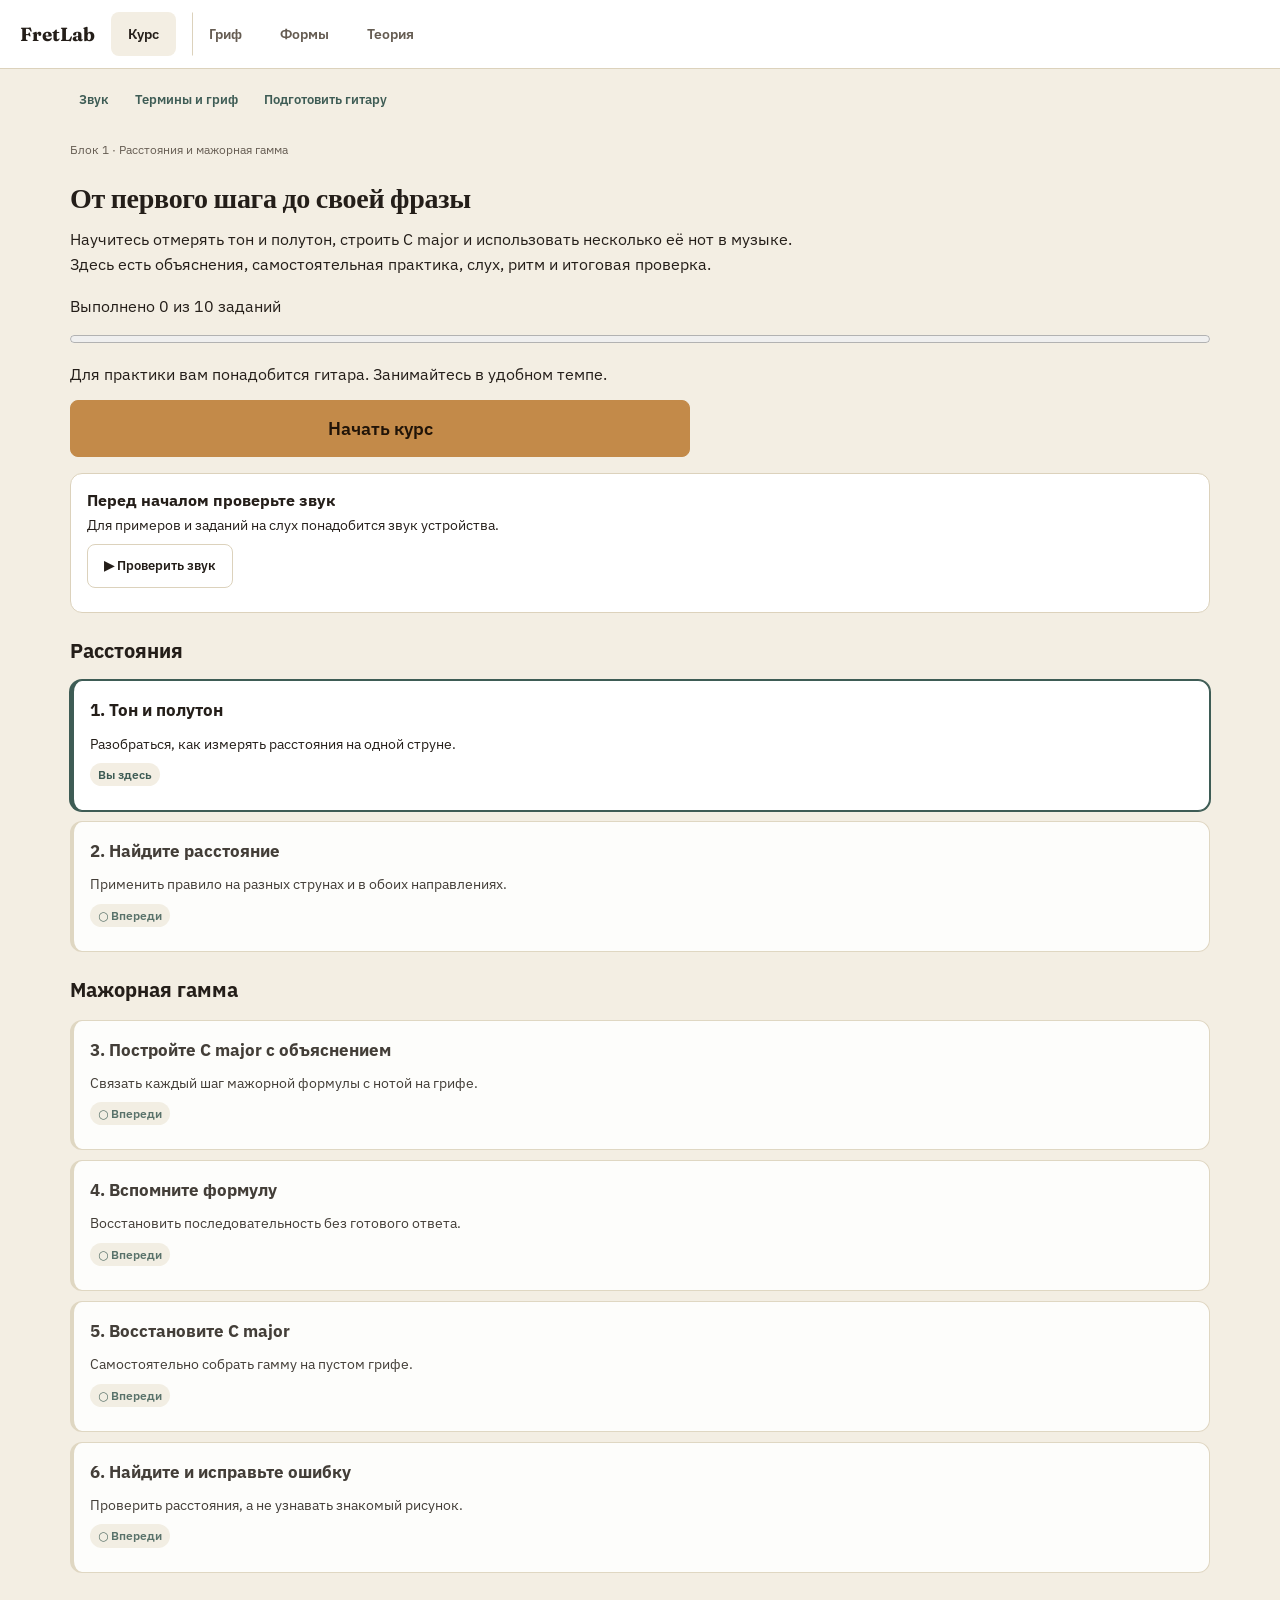
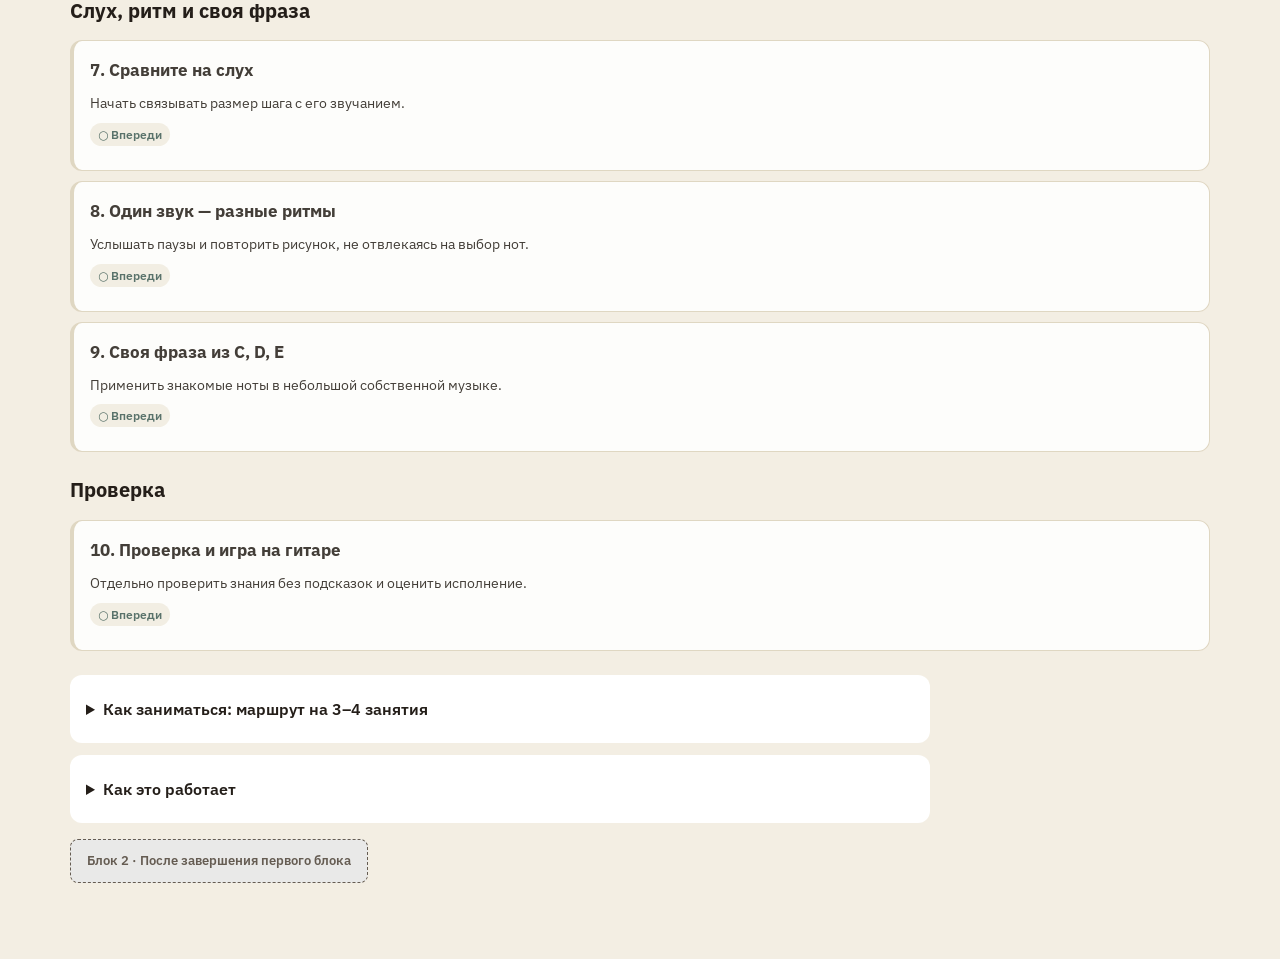
==== course-lab.html @ e0a8e633 "Address full course review: navigation, feedback and accessible controls" ====
<!DOCTYPE html>
<html lang="ru">
<head>
<meta charset="UTF-8">
<meta name="viewport" content="width=device-width, initial-scale=1, viewport-fit=cover">
<title>Fretlab — рабочая песочница курса</title>
<link rel="preconnect" href="https://fonts.googleapis.com">
<link href="https://fonts.googleapis.com/css2?family=Fraunces:opsz,wght@9..144,400;9..144,500;9..144,600&family=IBM+Plex+Sans:wght@400;500;600&family=IBM+Plex+Mono:wght@400;500;600&display=swap" rel="stylesheet">
<style>
  :root{
    --bg:#F3EEE3; --panel:#FFFFFF; --ink:#241E19; --muted:#655C52;
    --wood:#D8C9A8; --wood-dark:#6E472C; --wood-mid:#8E603A; --wood-light:#B88958;
    --brass:#C38A49; --teal:#3E5C55; --tonic-note:#F2C14E; --chord-note:#2F6F69;
    --border:#DCD2BC; --string:#D8D0C2; --fret-wire:#D2C7B4; --danger:#B3453A;
    --warn:#8A6A1E; --warn-bg:#F3E6C4;
    --ov-outside:#D45F43; --ov-common:#3E5C55;
  }
  @media (prefers-color-scheme: dark){
    :root:not([data-theme="light"]){
      --bg:#1B1714; --panel:#241E19; --ink:#EDE7DA; --muted:#B7ADA0;
      --wood:#3B2A20; --wood-dark:#291A12; --wood-mid:#4A2E1E; --wood-light:#6D4931; --brass:#D68C4C; --teal:#6FA093; --tonic-note:#F2C14E; --chord-note:#4A9488;
      --border:#3A3128; --string:#D8D2C4; --fret-wire:#8F8672; --danger:#D97C6F;
      --warn:#E3C878; --warn-bg:#3A2F16;
      --ov-outside:#F07A5A; --ov-common:#6FA093;
    }
  }
  :root[data-theme="dark"]{
    --bg:#1B1714; --panel:#241E19; --ink:#EDE7DA; --muted:#B7ADA0;
    --wood:#3B2A20; --wood-dark:#291A12; --wood-mid:#4A2E1E; --wood-light:#6D4931; --brass:#D68C4C; --teal:#6FA093; --tonic-note:#F2C14E; --chord-note:#4A9488;
    --border:#3A3128; --string:#D8D2C4; --fret-wire:#8F8672; --danger:#D97C6F;
    --warn:#E3C878; --warn-bg:#3A2F16;
    --ov-outside:#F07A5A; --ov-common:#6FA093;
  }
  *{box-sizing:border-box;}
  body{
    margin:0; background:var(--bg); color:var(--ink);
    font-family:'IBM Plex Sans', system-ui, sans-serif;
    padding:28px 20px 60px;
  }
  button{ font-family:inherit; -webkit-appearance:none; appearance:none; margin:0; }
  button:focus-visible{ outline:2px solid var(--teal); outline-offset:2px; }
  .wrap{max-width:980px; margin:0 auto;}
  h1{
    font-family:'Fraunces', Georgia, serif; font-weight:600; font-size:28px;
    margin:0 0 4px; letter-spacing:-0.01em;
  }
  .sub{color:var(--muted); font-size:14px; margin:0 0 28px; max-width:60ch; line-height:1.5;}

  .controls{
    display:grid; grid-template-columns: repeat(auto-fit, minmax(160px,1fr));
    gap:14px; background:var(--panel); border:1px solid var(--border);
    border-radius:10px; padding:18px; margin-bottom:16px;
  }
  .scale-compare-grid{
    display:grid; grid-template-columns:minmax(0,1fr) auto minmax(0,1fr);
    gap:12px; align-items:stretch; margin-bottom:16px;
  }
  .scale-card{
    background:var(--panel); border:1px solid var(--border); border-radius:10px; padding:16px;
  }
  .scale-card.inactive{opacity:.5;}
  .scale-card h2{font-family:'Fraunces',serif; font-size:17px; margin:0 0 12px;}
  .scale-card-fields{display:grid; grid-template-columns:110px 1fr; gap:12px;}
  .scale-card .formula-field{grid-column:1 / -1;}
  .comparison-action{display:flex; align-items:center; justify-content:center;}
  .comparison-details{background:var(--panel); border:1px solid var(--border); border-radius:10px; padding:14px 16px; margin-bottom:16px;}
  @media (max-width:760px){
    .scale-compare-grid{grid-template-columns:1fr;}
    .comparison-action{justify-content:flex-start;}
  }
  label{display:block; font-size:11px; text-transform:uppercase; letter-spacing:.06em; color:var(--muted); margin-bottom:6px;}
  select, input[type=text], input[type=number]{
    width:100%; font-size:15px; padding:9px 10px; border-radius:6px;
    border:1px solid var(--border); background:var(--bg); color:var(--ink);
    font-family:'IBM Plex Mono', monospace;
  }
  select{font-family:'IBM Plex Sans', sans-serif;}
  input:focus-visible, select:focus-visible{outline:2px solid var(--teal); outline-offset:1px;}

  .pill-row{display:flex; gap:5px; margin-bottom:8px; flex-wrap:wrap;}
  .pill{
    flex:1; min-width:38px; text-align:center; padding:10px 4px; border-radius:7px;
    border:1px solid var(--border); background:var(--panel); color:var(--muted);
    font-family:'IBM Plex Mono',monospace; font-size:12px; font-weight:600; cursor:pointer;
    user-select:none;
  }
  .pill.black{background:var(--wood-dark); color:var(--wood);}
  .pill.active{background:var(--teal); color:#fff; border-color:var(--teal);}
  .pill.active.root-pill{background:var(--brass); border-color:var(--brass);}
  .hint{color:var(--muted); font-size:12px; margin:0 0 22px; line-height:1.5;}

  .toggles{display:flex; gap:18px; align-items:center; flex-wrap:wrap; margin-bottom:18px;}
  .toggle-group{
    display:inline-flex; border:1px solid var(--border); border-radius:8px; overflow:hidden;
  }
  .toggle-group button{
    background:var(--panel); color:var(--muted); border:none; padding:8px 14px;
    font-size:13px; font-family:'IBM Plex Sans',sans-serif; cursor:pointer;
  }
  .toggle-group button.active{background:var(--teal); color:#fff;}
  .play-btn{
    padding:8px 16px; border-radius:8px; border:1px solid var(--brass); background:var(--brass);
    color:#211408; font-weight:600; font-size:13px; cursor:pointer; font-family:'IBM Plex Sans',sans-serif;
  }
  .play-btn:hover{opacity:.85;}
  .play-btn:disabled{opacity:.4; cursor:not-allowed;}
  .play-btn.outside{border-color:var(--ov-outside); background:var(--ov-outside); color:#241505;}

  .overlay-toggle-row{margin-bottom:14px;}
  .overlay-btn{
    padding:8px 16px; border-radius:8px; border:1px solid var(--teal); background:var(--panel);
    color:var(--teal); font-weight:600; font-size:13px; cursor:pointer; font-family:'IBM Plex Sans',sans-serif;
  }
  .overlay-btn.active{background:var(--teal); color:#fff;}
  .overlay-panel{
    background:var(--panel); border:1px solid var(--border); border-radius:10px;
    padding:16px; margin-bottom:16px;
  }
  .overlay-grid{display:grid; grid-template-columns: repeat(auto-fit, minmax(160px,1fr)); gap:14px; margin-bottom:12px;}
  .legend{display:flex; gap:16px; flex-wrap:wrap; font-size:12px; color:var(--muted); margin-top:8px;}
  .legend-item{display:flex; align-items:center; gap:6px;}
  .swatch{width:14px; height:14px; border-radius:50%; display:inline-block; border:1px solid rgba(0,0,0,.2);}
  .sw-inside{background:#EFE7D6;} .sw-outside{background:var(--ov-outside);}
  .sw-common{background:var(--ov-common);} .sw-root{background:var(--panel); box-shadow:0 0 0 2px var(--ink) inset;}
  .overlay-lists{display:flex; gap:24px; flex-wrap:wrap; font-family:'IBM Plex Mono',monospace; font-size:12px; color:var(--muted); margin-top:10px;}

  .readout{
    display:flex; flex-direction:column; gap:6px; margin-bottom:22px; font-family:'IBM Plex Mono',monospace;
    font-size:13px; color:var(--muted);
  }
  .readout strong{color:var(--ink); font-weight:600;}
  .degree-table-card{
    margin:0 0 16px; padding:14px 16px; background:var(--panel);
    border:1px solid var(--border); border-radius:10px;
  }
  .degree-table-card h2{margin:0 0 10px; font:600 16px 'Fraunces',serif;}
  .degree-table-scroll{overflow-x:auto;}
  .degree-table{width:100%; min-width:520px; border-collapse:separate; border-spacing:4px; table-layout:fixed;}
  .degree-table th,.degree-table td{
    min-width:54px; padding:9px 8px; text-align:center; border-radius:7px;
    font-family:'IBM Plex Mono',monospace; font-size:13px;
  }
  .degree-table th[scope="row"]{width:92px; text-align:left; color:var(--muted); font-family:'IBM Plex Sans',sans-serif; font-weight:600;}
  .degree-table td{background:var(--bg); border:1px solid var(--border); color:var(--ink); font-weight:600;}
  .degree-table td.degree-root{background:var(--brass); color:#211408; border-color:var(--brass);}
  .err{color:var(--danger); font-size:13px; margin-bottom:14px; font-family:'IBM Plex Mono',monospace; padding:10px 12px; border:1px solid var(--danger); border-radius:8px;}
  .warn{color:var(--warn); font-size:13px; margin-bottom:14px; font-family:'IBM Plex Mono',monospace; padding:10px 12px; border:1px solid var(--warn); background:var(--warn-bg); border-radius:8px;}

  .board-outer{
    position:relative;
    background:
      repeating-linear-gradient(2deg, transparent 0 5px, rgba(255,255,255,.025) 6px, transparent 7px 12px),
      repeating-linear-gradient(178deg, transparent 0 17px, rgba(43,24,12,.09) 18px, transparent 20px 30px),
      linear-gradient(90deg, var(--wood-dark), var(--wood-mid) 16%, var(--wood-light) 48%, var(--wood-mid) 78%, var(--wood-dark));
    border:1px solid rgba(74,43,24,.65); border-radius:14px; padding:20px 16px 26px;
    overflow-x:auto; min-height:322px; contain:layout paint;
    box-shadow:inset 0 1px 0 rgba(255,255,255,.18), inset 0 -12px 24px rgba(36,20,10,.22), 0 8px 22px rgba(50,34,22,.12);
  }
  .board{
    display:grid; min-width:760px;
  }
  .fret-label{
    font-family:'IBM Plex Mono',monospace; font-size:11px;
    color:#F4E8D5; text-align:center; padding-bottom:7px; text-shadow:0 1px 2px rgba(0,0,0,.45);
  }
  .open-label{
    display:flex; align-items:center; justify-content:center;
    font-family:'IBM Plex Mono',monospace; font-size:12px; color:#F4E8D5; text-shadow:0 1px 2px rgba(0,0,0,.5);
  }
  .cell{
    position:relative; height:46px; border-right:2px solid rgba(225,216,198,.66);
    display:flex; align-items:center; justify-content:center;
  }
  .cell::after{
    content:""; position:absolute; top:0; right:-2px; bottom:0; width:2px;
    background:linear-gradient(90deg,rgba(72,58,45,.55),rgba(255,250,236,.72),rgba(92,76,60,.5));
    box-shadow:1px 0 1px rgba(25,15,8,.28); z-index:0;
  }
  .cell.nut{border-right:4px solid #E9DDC4;}
  .cell.nut::after{right:-4px;width:4px;background:linear-gradient(90deg,#BDAF94,#FFF8E8 45%,#B9AA8E);}
  .cell.dimmed{opacity:.28;}
  .string-line{
    position:absolute; left:0; right:0; top:50%; height:var(--string-thickness,1px);
    background:linear-gradient(180deg,#F3EEE4 0%,var(--string) 42%,#776E62 100%);
    transform:translateY(-50%); z-index:0; box-shadow:0 1px 1px rgba(31,20,12,.42);
  }
  .marker-dot{
    position:absolute; bottom:4px; width:6px; height:6px; border-radius:50%;
    background:rgba(240,226,198,.72); opacity:.72; left:50%; transform:translateX(-50%);
    box-shadow:0 1px 2px rgba(30,18,9,.45);
  }
  .note{
    position:relative; z-index:1; width:28px; height:28px; border-radius:50%;
    display:flex; align-items:center; justify-content:center; cursor:pointer;
    font-family:'IBM Plex Mono',monospace; font-size:11px; font-weight:600;
    background:#F5EEDF; color:#241E19; border:1px solid rgba(52,35,22,.28);
    box-shadow:0 2px 5px rgba(30,18,9,.28), inset 0 1px 0 rgba(255,255,255,.7);
    animation:noteSwapIn .18s ease-out;
    transition:background-color .18s ease, color .18s ease, box-shadow .18s ease, transform .14s ease;
  }
  @keyframes noteSwapIn{from{opacity:0;transform:scale(.72)}to{opacity:1;transform:scale(1)}}
  @media (prefers-reduced-motion:reduce){.note{animation:none;transition:none;}}
  .note:active{ transform: scale(0.88); }
  .note.root{ background:var(--tonic-note); color:#211408; font-weight:700; box-shadow:0 0 0 2px rgba(255,250,234,.92), 0 3px 8px rgba(35,20,10,.4); }
  .note.route-note::after{
    content:attr(data-order); position:absolute; right:-7px; top:-8px; min-width:16px; height:16px;
    padding:0 3px; border-radius:9px; background:var(--teal); color:#fff; border:1px solid var(--panel);
    font:600 9px/14px 'IBM Plex Mono',monospace; text-align:center;
  }
  .mode-banner{
    display:flex; align-items:center; justify-content:space-between; gap:12px; flex-wrap:wrap;
    background:var(--panel); border:1px solid var(--border); border-radius:8px; padding:10px 12px;
  }
  .note.ov-inside{ background:#EFE7D6; color:#241E19; }
  .note.ov-outside{ background:var(--ov-outside); color:#241505; }
  .note.ov-common{ background:var(--ov-common); color:#fff; }
  .note.ov-is-root{ box-shadow:0 0 0 2px var(--ink), 0 0 0 4px var(--wood); }

  .chords-section{margin-top:24px;}
  .chords-section h2{font-family:'Fraunces',serif; font-size:16px; font-weight:600; margin:0 0 10px;}
  .chip-row{display:flex; flex-wrap:wrap; gap:6px;}
  .chip{
    padding:6px 10px; border-radius:8px; border:1px solid var(--border);
    background:var(--panel); color:var(--ink); font-family:'IBM Plex Mono',monospace; font-size:13px;
  }
  .chip.clickable{cursor:pointer;}
  .chip.clickable:hover{border-color:var(--teal);}
  .chip.active{background:var(--teal); color:#fff; border-color:var(--teal);}
  .chip.disabled{opacity:.45; cursor:not-allowed;}
  button.chip:disabled{opacity:.4; cursor:not-allowed;}
  .note.dual-label{width:38px; font-size:9px; letter-spacing:-.04em;}
  .range-controls{display:flex; gap:8px; align-items:center; margin-top:8px; flex-wrap:wrap;}
  .range-controls input[type=number]{width:70px;}
  .range-controls label{margin:0; display:inline;}
  .route-info{
    width:100%; margin:4px 0 0; padding:8px 10px; border-radius:8px;
    background:var(--panel); border:1px solid var(--border); color:var(--muted);
    font:12px/1.5 'IBM Plex Mono',monospace;
  }
  .route-info strong{color:var(--ink);}
  .route-tag{display:inline-block; margin-left:6px; color:var(--teal); font-size:11px;}
  .chip.active .route-tag{color:#fff; opacity:.8;}
  .study-picker{
    margin:0 0 14px; padding:14px; border:1px solid var(--border); border-radius:10px; background:var(--panel);
  }
  .study-picker-title{font:600 16px 'Fraunces',serif; margin-bottom:4px;}
  .study-picker .hint{margin:0 0 10px;}
  .study-picker .chip{background:var(--bg);}
  .study-picker .chip.active{background:var(--teal);}
  #rangePresetRow{margin-top:10px; padding-top:10px; border-top:1px solid var(--border);}
  #chordsSection{
    margin:0 0 14px; padding:14px; border:1px solid var(--border); border-radius:10px; background:var(--panel);
  }

  /* ---------- v2 redesign: tab shell + Learn panel (additive, does not restyle Explore) ---------- */
  .v2-topbar{display:flex; align-items:center; gap:16px; padding:12px 20px; flex-wrap:wrap; background:var(--panel); border-bottom:1px solid var(--border); position:sticky; top:0; z-index:20;}
  .v2-brand{font-family:'Fraunces',serif; font-weight:700; font-size:19px; color:var(--ink);}
  .v2-tabs{display:flex; gap:4px;}
  .v2-tab-btn{min-height:44px; padding:9px 16px; border-radius:8px; border:1px solid transparent; background:transparent; color:var(--muted); font-size:14px; font-weight:600; cursor:pointer; font-family:inherit;}
  .v2-tab-btn[aria-selected="true"]{background:var(--bg); color:var(--ink);}
  [role="tabpanel"]{display:none;}
  [role="tabpanel"].v2-active{display:block;}
  .v2-wrap{max-width:1180px; margin:0 auto; padding:20px;}
  .v2-selector-row{display:flex; gap:14px; flex-wrap:wrap; align-items:flex-end; margin-bottom:14px;}
  .v2-field{display:flex; flex-direction:column; gap:6px;}
  .v2-field label{font-size:11px; text-transform:uppercase; letter-spacing:.05em; color:var(--muted); font-weight:600;}
  .v2-form-btns{display:flex; gap:6px; flex-wrap:wrap;}
  .v2-form-btn{width:44px; height:44px; border-radius:8px; border:1px solid var(--border); background:var(--panel); color:var(--ink); font-family:'IBM Plex Mono',monospace; font-weight:700; font-size:15px; cursor:pointer;}
  .v2-form-btn[aria-pressed="true"]{background:var(--teal); color:#fff; border-color:var(--teal);}
  .v2-content-toggle{display:flex; gap:6px; margin:4px 0 16px; flex-wrap:wrap;}
  .v2-content-btn{min-height:44px; padding:10px 16px; border-radius:20px; border:1px solid var(--border); background:var(--panel); color:var(--ink); font-size:14px; font-weight:600; cursor:pointer; font-family:inherit;}
  .v2-content-btn[aria-pressed="true"]{background:var(--root-color,#C2872E); color:#2A1B04; border-color:var(--root-color,#C2872E);}
  .v2-legend{display:flex; gap:16px; flex-wrap:wrap; font-size:12px; color:var(--muted); margin-bottom:14px; min-height:18px;}
  .v2-hint{background:var(--bg); border:1px solid var(--border); border-radius:8px; padding:10px 14px; font-size:13px; margin-bottom:14px;}
  .note.chord-tone{ background:var(--chord-note); color:#fff; border-color:rgba(9,45,40,.55); box-shadow:0 2px 6px rgba(20,45,40,.34), inset 0 1px 0 rgba(255,255,255,.24); }
  .note.chord-tone.root{ background:var(--tonic-note); color:#211408; box-shadow:0 0 0 2px #FFF7E5, 0 3px 8px rgba(35,20,10,.4); }
  .v2-legend .sw-outside{background:var(--chord-note);}
  @media (max-width:480px){
    .v2-topbar{padding:10px 12px;}
    .v2-brand{font-size:15px; flex-basis:100%;}
    .v2-tabs{flex-basis:100%;}
    .v2-wrap{padding:12px;}
    .degree-table-card{padding:12px;}
  }

</style>
</head>
<body>

<div class="v2-topbar">
  <div class="v2-brand">FretLab</div>
  <nav class="v2-tabs" role="tablist" aria-label="Разделы">
    <button class="v2-tab-btn" id="tab-block" role="tab" aria-selected="true" aria-controls="panel-block" tabindex="0">Курс</button>
    <button class="v2-tab-btn" id="tab-sandbox" role="tab" aria-selected="false" aria-controls="panel-sandbox" tabindex="-1">Гриф</button>
    <button class="v2-tab-btn" id="tab-learn" role="tab" aria-selected="false" aria-controls="panel-learn" tabindex="-1">Формы</button>
    <button class="v2-tab-btn" id="tab-explore" role="tab" aria-selected="false" aria-controls="panel-explore" tabindex="-1">Теория</button>
  </nav>
  <button type="button" id="tabsMore" class="play-btn tabs-more" aria-label="Прокрутить разделы вправо" hidden>→</button>
</div>

<section id="panel-block" role="tabpanel" aria-labelledby="tab-block" class="v2-active">
  <div class="course-helpbar v2-wrap"><button type="button" class="play-btn text-btn" data-course-help="sound">Звук</button><button type="button" class="play-btn text-btn" data-course-help="terms">Термины и гриф</button><button type="button" class="play-btn text-btn" data-course-help="setup">Подготовить гитару</button></div>
  <div class="v2-wrap block-wrap" id="blockRoute">
    <div id="blockOverview">
    <p class="hint">Блок 1 · Расстояния и мажорная гамма</p>
    <h1>От первого шага до своей фразы</h1>
    <p class="lesson-copy">Научитесь отмерять тон и полутон, строить C major и использовать несколько её нот в музыке. Здесь есть объяснения, самостоятельная практика, слух, ритм и итоговая проверка.</p>
    <section id="blockCelebration" class="course-celebration" hidden aria-labelledby="blockCelebrationTitle"><span class="reward-seal" aria-hidden="true">✦</span><h2 id="blockCelebrationTitle">Первый блок пройден!</h2><p>От полутона до своей фразы: все 10 заданий завершены. Практика на гитаре отмечена вами отдельно.</p><p>Следующий шаг — ступени и позиция.</p></section>
    <p id="blockSummary" class="sandbox-readout" role="status" aria-live="polite"></p>
    <progress id="blockProgress" max="10" value="0" aria-label="Завершённые части блока"></progress>
    <p>Для практики вам понадобится гитара. Занимайтесь в удобном темпе.</p>
    <p><button type="button" class="play-btn primary-btn" id="blockResume"></button></p>
    <section class="sound-welcome" aria-label="Проверка звука"><strong>Перед началом проверьте звук</strong><p>Для примеров и заданий на слух понадобится звук устройства.</p><button type="button" class="play-btn" data-course-help="sound">▶ Проверить звук</button><span id="courseSoundStatus" role="status"></span></section>
    <div id="blockActivities" class="block-activities" aria-label="Уроки и практика блока"></div>
    <details class="block-plan"><summary>Как заниматься: маршрут на 3–4 занятия</summary>
      <ol><li>Тон и полутон: первый урок, поиск расстояний, затем повторение на гитаре.</li><li>C major: второй урок, восстановление формулы и гаммы. Вернитесь к расстояниям без подсказок.</li><li>Слух, ритм и своя фраза из C, D, E. Повторите построение гаммы перед игрой.</li><li>На следующем занятии пройдите итоговую проверку. При затруднениях вернитесь к соответствующему упражнению.</li></ol>
      <p>Ориентир на занятие: 5 минут повторения, 5 минут объяснения, 10 минут игры, 5 минут слуха/ритма и 5 минут своей музыки. Двигайтесь в удобном темпе и возвращайтесь к трудным заданиям.</p>
    </details>
    <details class="block-plan"><summary>Как это работает</summary><p>Ответы на экране проверяет приложение. Игра и пение — ваша самопроверка или работа с преподавателем.</p><p id="blockStorage" class="hint"></p></details>
    <p><button type="button" class="play-btn text-btn" id="blockNextLesson">Дальше: Блок 2 · Ступени и позиция →</button></p>
    </div>
    <section id="blockWorkspace" class="block-workspace" aria-labelledby="blockTaskTitle" hidden>
      <button type="button" class="play-btn text-btn" id="blockClose">← К маршруту блока</button>
      <h2 id="blockTaskTitle" tabindex="-1"></h2>
      <p id="blockTaskExplanation" class="lesson-copy"></p>
      <p id="blockTaskInstruction" class="task-card"></p>
      <div id="blockTaskBody"></div>
      <p id="blockTaskFeedback" class="sandbox-readout" role="status" aria-live="polite"></p>
      <div class="sandbox-controls" id="blockTaskActions"></div>
    </section>

  </div>
<section id="panel-lesson" role="region" aria-labelledby="lessonTitle" hidden>
  <div class="v2-wrap lesson-wrap">
    <p class="course-breadcrumb"><button type="button" class="play-btn text-btn" id="lessonRoute">← К маршруту</button><span id="lessonBreadcrumb"></span><button type="button" id="lessonReturn" class="play-btn text-btn" hidden>Вернуться к упражнению →</button></p>
    <progress id="lessonProgress" max="9" value="1" aria-label="Шаг урока"></progress>
    <p id="lessonPosition" class="hint"></p>
    <div class="lesson-layout"><div class="lesson-text">
    <h1 id="lessonTitle" tabindex="-1"></h1>
    <p id="lessonExplanation" class="lesson-copy"></p>
    <details id="lessonAlternative" class="lesson-purpose" hidden><summary>Если верхние лады недоступны</summary><p id="lessonAlternativeText"></p></details>
    </div><div class="lesson-work">
    <p id="lessonInstruction" class="task-card" data-label="Послушайте"></p>
    <div id="lessonFormula" class="lesson-formula" aria-label="Формула и текущий шаг"></div>
    <div class="board-outer"><div class="board" id="lessonBoard" aria-label="Учебный гриф, первая струна сверху"></div></div>
    <p class="board-legend"><span class="legend-start">●</span> исходный звук · <span class="legend-answer">●</span> показанные ноты / ваш выбор</p>
    <p id="lessonFeedback" class="sandbox-readout" role="status" aria-live="polite"></p>
    <label id="lessonPracticeLabel" class="lesson-practice"><input type="checkbox" id="lessonPractice"> Я сыграл упражнение на гитаре и проверил себя по критериям выше</label>
    <nav class="sandbox-controls" aria-label="Шаги урока">
      <button type="button" class="play-btn" id="lessonListen">▶ Послушать пример</button>
      <button type="button" class="play-btn text-btn" id="lessonHint">Подсказка</button>

      <button type="button" class="play-btn text-btn" id="lessonBack">← Назад</button>
      <div class="lesson-next-action"><button type="button" class="play-btn primary-btn" id="lessonNext" aria-describedby="lessonNextHelp">Далее →</button><p id="lessonNextHelp" role="status"></p></div>
      <button type="button" class="play-btn text-btn" id="lessonRestart">Начать заново</button>
      <button type="button" class="play-btn primary-btn" id="lessonContinue" hidden>Следующий урок →</button>
    </nav>
    </div></div>
    <p class="hint">Номер струны считаем от тонкой: первая E сверху, шестая E снизу. Номера ладов указаны над грифом. Ноты звучат после нажатия.</p>
    <details class="lesson-purpose"><summary>Другие объяснения</summary>    <label class="lesson-picker">Перейти к объяснению
      <select id="lessonSelect"><option value="0">Блок 1 · Тон и полутон</option><option value="1">Блок 1 · Построение C major</option><option value="2">Блок 2 · Ступени и позиция</option></select>
    </label>
</details>
    <p id="lessonStorage" class="hint">Шаг урока сохраняется в этом браузере. После перезагрузки откройте урок, чтобы продолжить.</p>
  </div>
</section>
</section>
<section id="panel-sandbox" role="tabpanel" aria-labelledby="tab-sandbox">
  <div class="v2-wrap">
    <h1>Свободный гриф</h1>
    <p>Нажмите на любой лад: нота появится и прозвучит. Повторное нажатие убирает её.</p>
    <div class="sandbox-controls">
      <label>Действие <select id="sandboxAction"><option value="mark">Ставить и убирать ноты</option><option value="listen">Только слушать</option><option value="measure">Измерить интервал</option></select></label>
      <label>Названия <select id="sandboxSpelling"><option value="sharp">С диезами ♯</option><option value="flat">С бемолями ♭</option></select></label>
      <button type="button" class="play-btn text-btn" id="sandboxClear">Очистить гриф</button>
    </div>
    <p class="hint" id="sandboxHelp">Отмечайте любые ноты на всех шести струнах. С клавиатуры: Tab — вход на гриф, стрелки — выбор лада и струны, Enter — нота.</p>
    <div class="board-outer"><div class="board" id="sandboxBoard" aria-label="Интерактивный гриф, первая струна сверху"></div></div>
    <div class="sandbox-readout" id="sandboxReadout" role="status" aria-live="polite"></div>
    <div class="sandbox-controls">
      <button type="button" class="play-btn" id="sandboxSequence">▶ По очереди</button>
      <button type="button" class="play-btn" id="sandboxTogether">▶ Вместе</button>
    </div>
    <p class="hint">Первая струна — тонкая E сверху. Лад 0 — открытая струна. В режиме интервала золотая нота — начало, бирюзовая — конец. Название интервала зависит и от букв нот, и от числа полутонов.</p>
  </div>
</section>
<section id="panel-learn" role="tabpanel" aria-labelledby="tab-learn">
  <div class="v2-wrap">
    <div class="v2-selector-row">
      <div class="v2-field">
        <label for="learnRoot">Тоника</label>
        <select id="learnRoot"></select>
      </div>
      <div class="v2-field">
        <label for="learnMode">Лад</label>
        <select id="learnMode"></select>
      </div>
      <div class="v2-field">
        <label id="learnFormLabel">Форма</label>
        <div class="v2-form-btns" id="learnFormBtns" role="group" aria-labelledby="learnFormLabel"></div>
      </div>
    </div>

    <div class="v2-content-toggle" id="contentToggle" role="group" aria-label="Что показать"></div>

    <div class="toggles">
      <div class="toggle-group" id="learnDisplayToggle" role="group" aria-label="Ноты или ступени">
        <button data-mode="notes" class="active" aria-pressed="true">Ноты</button>
        <button data-mode="degrees" aria-pressed="false">Ступени</button>
      </div>
      <button id="learnPlayBtn" class="play-btn">▶ Играть форму</button>
    </div>

    <p class="hint" id="learnExplain" aria-live="polite" style="font-size:15px; color:var(--ink);"></p>
    <div id="learnHintBanner" aria-live="polite"></div>
    <div class="v2-legend" id="learnLegend"></div>
    <div class="board-outer"><div class="board" id="learnBoard"></div></div>

    <div class="chords-section" id="learnDetails" style="display:none;">
      <div class="detail-grid" id="learnDetailGrid" style="display:flex; gap:20px; flex-wrap:wrap; font-family:'IBM Plex Mono',monospace; font-size:13px; color:var(--muted);"></div>
    </div>

    <p class="hint">Нужна вся гамма целиком, пресеты, гаммы Холдсворта или гармонизация? Загляните в «Исследовать».</p>
  </div>
</section>

<section id="panel-explore" role="tabpanel" aria-labelledby="tab-explore">
<div class="wrap">
  <h1>Fretlab — формулы на грифе</h1>
  <p class="sub">Выберите тонику и задайте интервальную формулу — приложение правильно назовёт ноты и покажет их на грифе. Можно вводить любую формулу: <span style="font-family:'IBM Plex Mono',monospace">1 2 b3 4 5 6 7</span> или <span style="font-family:'IBM Plex Mono',monospace">1-b3-5-bb7</span>.</p>

  <div class="scale-compare-grid">
    <section class="scale-card" aria-labelledby="mainScaleHeading">
      <h2 id="mainScaleHeading">Основной лад</h2>
      <div class="scale-card-fields">
        <div>
          <label for="root">Тоника</label>
          <select id="root"></select>
        </div>
        <div>
          <label for="mainScalePreset">Лад</label>
          <select id="mainScalePreset"></select>
        </div>
        <div class="formula-field">
          <label for="formula">Формула</label>
          <input type="text" id="formula" value="1 2 b3 4 5 6 7">
        </div>
      </div>
    </section>

    <div class="comparison-action">
      <button id="overlayToggleBtn" class="overlay-btn" aria-pressed="false">Добавить аутсайд-лад →</button>
    </div>

    <section class="scale-card inactive" id="overlayPanel" aria-labelledby="tensionScaleHeading">
      <h2 id="tensionScaleHeading">Аутсайд-лад</h2>
      <div class="scale-card-fields">
        <div>
          <label for="outsideRoot">Тоника</label>
          <select id="outsideRoot" disabled></select>
        </div>
        <div>
          <label for="outsideScalePreset">Лад</label>
          <select id="outsideScalePreset" disabled></select>
        </div>
        <div class="formula-field">
          <label for="outsideFormula">Формула</label>
          <input type="text" id="outsideFormula" value="1 b2 b3 3 b5 5 6 b7" disabled>
        </div>
      </div>
    </section>
  </div>

  <div class="pill-row" id="pillRow" role="group" aria-label="Выбор хроматических ступеней"></div>
  <p class="hint">Нажмите на ступень, чтобы добавить или убрать её. Формулу также можно вводить вручную через пробелы, дефисы или запятые.</p>

  <div class="toggles">
    <div class="toggle-group" id="displayToggle" role="group" aria-label="Ноты или ступени">
      <button data-mode="notes" class="active" aria-pressed="true">Ноты</button>
      <button data-mode="degrees" aria-pressed="false">Ступени</button>
    </div>
    <button id="playBtn" class="play-btn">▶ Играть</button>
    <button id="playInsideBtn" class="play-btn" style="display:none;">▶ Основной лад</button>
    <button id="playOutsideBtn" class="play-btn outside" style="display:none;">▶ Аутсайд-лад</button>
  </div>

  <div class="comparison-details" id="comparisonDetails" style="display:none;">
    <div class="legend" aria-hidden="true">
      <span class="legend-item"><span class="swatch sw-inside"></span> Основной лад</span>
      <span class="legend-item"><span class="swatch sw-common"></span> Общие ноты</span>
      <span class="legend-item"><span class="swatch sw-outside"></span> Ноты аутсайд-лада</span>
      <span class="legend-item"><span class="swatch sw-root"></span> Тоника</span>
    </div>
    <p class="hint" style="margin:10px 0 0;">Общие ноты входят в оба лада. Ноты аутсайд-лада появляются только при выходе из основного лада.</p>
    <div class="overlay-lists" id="overlayLists"></div>
  </div>

  <div id="errorBox" class="err" style="display:none;" role="alert"></div>
  <div id="warnBox" class="warn" style="display:none;" role="status"></div>

  <div class="readout" id="readout"></div>

  <section class="degree-table-card" aria-labelledby="exploreDegreeTableTitle">
    <h2 id="exploreDegreeTableTitle">Ступени выбранного лада</h2>
    <div class="degree-table-scroll">
      <table class="degree-table" id="exploreDegreeTable">
        <tbody id="exploreDegreeTableBody" aria-live="polite"></tbody>
      </table>
    </div>
  </section>

  <div class="study-picker" id="studyPicker">
    <div class="study-picker-title">Что хотите изучить?</div>
    <p class="hint" id="modeGuideText">Выберите отображение: вся гамма, готовая позиционная форма или арпеджио аккорда.</p>
    <div class="chip-row" id="viewModeRow" role="group" aria-label="Режим изучения"></div>
    <div class="chip-row" id="rangePresetRow" role="group" aria-label="Диапазон ладов" style="display:none;"></div>
  </div>

  <div class="chords-section" id="chordsSection" style="display:none;">
    <h2 id="triadsHeading">1. Выберите трезвучие</h2>
    <div class="chip-row" id="triadsRow"></div>
    <h2 style="margin-top:16px;" id="tetradsHeading">Или выберите септаккорд</h2>
    <div class="chip-row" id="tetradsRow"></div>
    <p class="hint" style="margin-top:8px;" id="harmonizationHint"></p>
  </div>

  <div class="chip-row" id="scaleFormRow" role="group" aria-label="Форма гаммы" style="display:none; margin:8px 0 6px;"></div>
  <div class="route-info" id="scaleRouteInfo" style="display:none;"></div>
  <div class="chip-row" id="arpeggioFormRow" role="group" aria-label="Настройки арпеджио" style="display:none; margin:8px 0 6px;"></div>
  <div class="route-info" id="arpeggioRouteInfo" style="display:none;"></div>
  <div class="range-controls" id="customRangeControls" style="display:none;">
    <label for="rangeFromInput" style="display:inline; margin:0;">От лада</label>
    <input type="number" id="rangeFromInput" min="0" max="16" value="0">
    <label for="rangeToInput" style="display:inline; margin:0;">До лада</label>
    <input type="number" id="rangeToInput" min="0" max="16" value="4">
  </div>
  <p class="hint" id="formWarning" style="display:none;"></p>

  <div class="board-outer">
    <div class="board" id="board"></div>
  </div>

</div>
</section>

<script>
const LETTERS = ['C','D','E','F','G','A','B'];
const NATURAL_PC = {C:0,D:2,E:4,F:5,G:7,A:9,B:11};
const DEGREE_NATURAL = {1:0,2:2,3:4,4:5,5:7,6:9,7:11};
const ACC_SYMBOL = {'-2':'bb','-1':'b','0':'','1':'#','2':'##'};

const TRIAD_QUALITY = { '3,7':'m', '4,7':'maj', '3,6':'dim', '4,8':'aug', '2,7':'sus2', '5,7':'sus4' };
// Fixed: '2,7,10' has a 2nd and a 5th and a b7, but NO 4th — calling it
// "9sus4" was wrong (there's nothing to "sus" a 4th into). It's a dominant
// 7th with the 3rd replaced by the 2nd: 7sus2. Also renamed '4,6,11' to
// maj7b5 for naming consistency with the '4,6,10' -> 7b5 entry above it.
const TETRAD_QUALITY = {
  '3,7,10':'m7', '4,7,11':'maj7', '4,7,10':'7', '3,6,10':'m7b5', '3,6,9':'dim7',
  '3,7,11':'mMaj7', '4,7,9':'6', '3,7,9':'m6', '4,8,11':'maj7#5', '4,8,10':'7#5',
  '4,6,10':'7b5', '4,6,11':'maj7b5', '5,7,10':'7sus4', '2,7,10':'7sus2'
};
function nameChord(rootNote, otherNotes){
  const key = otherNotes.map(n => ((n.semitone - rootNote.semitone) % 12 + 12) % 12).sort((a,b)=>a-b).join(',');
  const table = otherNotes.length === 2 ? TRIAD_QUALITY : TETRAD_QUALITY;
  const quality = table[key];
  if(quality) return rootNote.noteName + quality;
  return rootNote.noteName + '(' + [rootNote, ...otherNotes].map(n=>n.noteName).join(' ') + ')';
}
// Generalized harmonization: stack every other scale tone, wrapping by the
// scale's own length (not by 7) — this is what makes it work for 6/8/9-note
// scales, not just standard diatonic ones. For exactly-7-note scales this
// produces standard tertian triads/7th chords; the caller decides which
// heading/framing to show based on note count (see render()).
function harmonizeScale(uniqueNotesSorted, size){
  const n = uniqueNotesSorted.length;
  if(n < size) return [];
  const chords = [];
  for(let start=0; start<n; start++){
    const idxs = [];
    for(let k=0; k<size; k++) idxs.push((start + 2*k) % n);
    if(new Set(idxs).size < size) continue;
    const notes = idxs.map(i => uniqueNotesSorted[i]);
    chords.push({ label: nameChord(notes[0], notes.slice(1)), pcs: notes.map(nt => nt.pc) });
  }
  return chords;
}
function buildAliasMap(chords){
  const map = new Map();
  chords.forEach(c => {
    const key = [...c.pcs].sort((a,b)=>a-b).join(',');
    if(!map.has(key)) map.set(key, []);
    map.get(key).push(c.label);
  });
  return map;
}

const ROOTS = [
  {name:'C',pc:0,letter:'C'},
  {name:'C#',pc:1,letter:'C'}, {name:'Db',pc:1,letter:'D'},
  {name:'D',pc:2,letter:'D'},
  {name:'D#',pc:3,letter:'D'}, {name:'Eb',pc:3,letter:'E'},
  {name:'E',pc:4,letter:'E'},
  {name:'F',pc:5,letter:'F'},
  {name:'F#',pc:6,letter:'F'}, {name:'Gb',pc:6,letter:'G'},
  {name:'G',pc:7,letter:'G'},
  {name:'G#',pc:8,letter:'G'}, {name:'Ab',pc:8,letter:'A'},
  {name:'A',pc:9,letter:'A'},
  {name:'A#',pc:10,letter:'A'}, {name:'Bb',pc:10,letter:'B'},
  {name:'B',pc:11,letter:'B'}
];
function findRootIndex(name){ return ROOTS.findIndex(r => r.name === name); }

const OPEN_STRINGS_TOP_TO_BOTTOM = [
  {label:'e', pc:4, midi:64}, {label:'B', pc:11, midi:59}, {label:'G', pc:7, midi:55},
  {label:'D', pc:2, midi:50}, {label:'A', pc:9, midi:45}, {label:'E', pc:4, midi:40}
];
const FRET_COUNT = 16;
const MARKER_FRETS = new Set([3,5,7,9,12,15]);
const DOUBLE_MARKER_FRETS = new Set([12]);

const PRESETS_DIATONIC = [
  ['Ионийский / мажор','1 2 3 4 5 6 7'], ['Дорийский','1 2 b3 4 5 6 b7'],
  ['Фригийский','1 b2 b3 4 5 b6 b7'], ['Лидийский','1 2 3 #4 5 6 7'],
  ['Миксолидийский','1 2 3 4 5 6 b7'], ['Эолийский / натуральный минор','1 2 b3 4 5 b6 b7'],
  ['Локрийский','1 b2 b3 4 b5 b6 b7']
];
const PRESETS_OTHER = [
  ['Гармонический минор','1 2 b3 4 5 b6 7'], ['Мелодический минор','1 2 b3 4 5 6 7'],
  ['Мажорная пентатоника','1 2 3 5 6'], ['Минорная пентатоника','1 b3 4 5 b7'],
  ['Блюзовая','1 b3 4 b5 5 b7'], ['Целотонная','1 2 3 #4 #5 b7'],
  ['Фригийский доминантовый','1 b2 3 4 5 b6 b7'], ['Лидийский доминантовый','1 2 3 #4 5 6 b7'],
  ['Уменьшённая тон-полутон','1 2 b3 4 b5 b6 6 7'], ['Уменьшённая полутон-тон','1 b2 b3 3 b5 5 6 b7']
];
const PRESETS_HOLDSWORTH = [
  ['Дорийский','D','1 2 b3 4 5 6 b7'],
  ['Мелодический минор','D','1 2 b3 4 5 6 7'],
  ['Гармонический минор','A','1 2 b3 4 5 b6 7'],
  ['Мелодический минор #4','A','1 2 b3 #4 5 6 7'],
  ['Доминантовая уменьшённая (M2)','G','1 b2 b3 3 #4 5 6 b7'],
  ['Джазовый мажор','Bb','1 2 3 4 5 b6 6 7'],
  ['Джазовый доминантовый','C','1 2 3 4 5 6 b7 7'],
  ['Бибоп-дорийский','B','1 2 b3 4 5 6 b7 7'],
  ['Бибоп-мелодический минор','A','1 2 b3 4 5 b6 6 7'],
  ['Черепнин (M3)','C','1 2 b3 3 #4 5 b6 b7 7'],
  ['Джазовый минор (добавлена #4)','Db','1 2 b3 4 #4 5 6 7'],
  ['Джазовый доминантовый (добавлены b3 и 7)','C','1 2 b3 3 4 5 6 b7 7'],
  ['Джазовый мажор (добавлены b3 и b6)','C','1 2 b3 3 4 5 b6 6 7'],
  ['Миксолидийский #9','C','1 b3 3 4 5 6 b7'],
  ['Целотонная','F','1 2 3 #4 #5 b7']
];

const SCALE_PRESET_OPTIONS = [
  ...PRESETS_DIATONIC.map(([name, formula], i) => ({id:`diatonic-${i}`, group:'Диатонические лады', name, formula})),
  ...PRESETS_OTHER.map(([name, formula], i) => ({id:`other-${i}`, group:'Другие гаммы', name, formula})),
  ...PRESETS_HOLDSWORTH.map(([name, root, formula], i) => ({id:`holdsworth-${i}`, group:'Гаммы Холдсворта', name:`${name} [Холдсворт]`, formula}))
];

function formulaSignature(text){
  return text.split(/[\s,\-]+/).filter(Boolean).join(' ');
}
function populateScaleSelect(select){
  const groups = new Map();
  SCALE_PRESET_OPTIONS.forEach(preset => {
    if(!groups.has(preset.group)){
      const group = document.createElement('optgroup');
      group.label = preset.group;
      groups.set(preset.group, group);
      select.appendChild(group);
    }
    const option = document.createElement('option');
    option.value = preset.id;
    option.textContent = preset.name;
    groups.get(preset.group).appendChild(option);
  });
  const custom = document.createElement('option');
  custom.value = 'custom'; custom.textContent = 'Своя формула';
  select.appendChild(custom);
}
function syncScaleSelect(select, formula){
  const match = SCALE_PRESET_OPTIONS.find(p => formulaSignature(p.formula) === formulaSignature(formula));
  select.value = match ? match.id : 'custom';
}

const DEGREE_PILLS = [
  {semitone:0, token:'1'}, {semitone:1, token:'b2'}, {semitone:2, token:'2'},
  {semitone:3, token:'b3'}, {semitone:4, token:'3'}, {semitone:5, token:'4'},
  {semitone:6, token:'b5'}, {semitone:7, token:'5'}, {semitone:8, token:'b6'},
  {semitone:9, token:'6'}, {semitone:10, token:'b7'}, {semitone:11, token:'7'}
];
function tokenSemitoneMod12(tok){
  const p = parseToken(tok);
  if(!p) return null;
  const baseDegree = ((p.degree - 1) % 7) + 1;
  return ((DEGREE_NATURAL[baseDegree] + p.acc) % 12 + 12) % 12;
}
function semitoneSetKey(formulaText){
  const set = new Set(formulaText.split(/[\s,\-]+/).filter(Boolean).map(tokenSemitoneMod12).filter(s => s !== null));
  return [...set].sort((a,b)=>a-b).join(',');
}

const DIATONIC_KEYS = PRESETS_DIATONIC.map(([name, formula]) => ({name, key: semitoneSetKey(formula)}));
const OTHER_KEYS = PRESETS_OTHER.map(([name, formula]) => ({name, key: semitoneSetKey(formula)}));
const HOLDSWORTH_KEYS = PRESETS_HOLDSWORTH.map(([name, root, formula]) => ({name: name + ' [Холдсворт]', key: semitoneSetKey(formula)}));
const ALL_NAMED_SCALES = [...DIATONIC_KEYS, ...OTHER_KEYS, ...HOLDSWORTH_KEYS];

let state = {
  root: findRootIndex('A'), formula: '1 2 b3 4 5 6 7', mode: 'notes',
  selectedChordId: null, selectedChordPcs: null,
  selectedChordLabel: null, selectedChordQuality: null,
  arpeggioForm: 'E',
  scaleForm: 'E',
  viewMode: 'whole', // 'whole' | 'range' | 'scaleShape' | 'arpeggioShape'
  rangePreset: null, // '0-4' | '5-9' | '10-16' | 'custom' | null
  rangeFrom: 0, rangeTo: 4,
  overlayEnabled: false,
  overlayPathMode: 'compare', // 'main' | 'tension' | 'compare'
  outsideRoot: findRootIndex('A'), outsideFormula: '1 b2 b3 3 b5 5 6 b7'
};

function clearSelectedChord(){
  state.selectedChordId = null;
  state.selectedChordPcs = null;
  state.selectedChordLabel = null;
  state.selectedChordQuality = null;
}
let currentPlayableMidi = [];
let insidePlayableMidi = [];
let outsidePlayableMidi = [];
let lastGoodFormulaValid = true;

let audioCtx = null;
function getAudioCtx(){
  if(!audioCtx) audioCtx = new (window.AudioContext || window.webkitAudioContext)();
  if(audioCtx.state === 'suspended') audioCtx.resume();
  return audioCtx;
}
// Short, low wooden-style metronome tap; synthesized independently of lesson notes.
function playMetronome(when,accent=false,peak=.12){
  const ctx=getAudioCtx(),t=when===undefined?ctx.currentTime:when;
  const duration=.055,buffer=ctx.createBuffer(1,Math.ceil(ctx.sampleRate*duration),ctx.sampleRate);
  const data=buffer.getChannelData(0),freq=accent?700:480;
  for(let i=0;i<data.length;i++){
    const x=i/ctx.sampleRate,attack=Math.min(1,x/.0015);
    data[i]=attack*Math.exp(-x/ .009)*(Math.sin(2*Math.PI*freq*x)+.25*Math.sin(2*Math.PI*freq*1.7*x));
  }
  const source=ctx.createBufferSource(),gain=ctx.createGain();source.buffer=buffer;gain.gain.value=peak;
  source.connect(gain);gain.connect(ctx.destination);
  source.addEventListener('ended',()=>{source.disconnect();gain.disconnect();});source.start(t);
  let stopped=false;
  return {get stopped(){return stopped;},stop(){if(stopped)return;stopped=true;const now=ctx.currentTime;gain.gain.setValueAtTime(now<t?0:peak,now);gain.gain.linearRampToValueAtTime(0,now+.008);source.stop(now+.01);}};
}
function playMidi(midi, when, dur, peak = 0.22, position = null){
  if(!Number.isFinite(midi)) return; // guard: never hand NaN/Infinity to Web Audio
  const ctx = getAudioCtx();
  const t = when !== undefined ? when : ctx.currentTime;
  const d = dur !== undefined ? dur : .9;
  const freq = 440 * Math.pow(2, (midi - 69) / 12);
  if(!Number.isFinite(freq) || freq <= 0) return;
  const osc = ctx.createOscillator();
  const gain = ctx.createGain();
  // A rounded, harmonic-rich synthetic tone; no sampled guitar recording.
  const partials = new Float32Array([0, 1, .28, .16, .07, .045, .025]);
  osc.setPeriodicWave(ctx.createPeriodicWave(new Float32Array(partials.length), partials));
  osc.frequency.value = freq;
  const filter = ctx.createBiquadFilter();
  filter.type = 'lowpass'; filter.Q.value = .5;
  filter.frequency.setValueAtTime(Math.min(6000, freq * 10), t);
  filter.frequency.exponentialRampToValueAtTime(Math.min(6000, Math.max(1000, freq * 3.5)), t + d);
  const attack = Math.min(.012, d * .18), settle = Math.min(.08, d * .32);
  gain.gain.setValueAtTime(0.0001, t);
  gain.gain.exponentialRampToValueAtTime(peak, t + attack);
  gain.gain.exponentialRampToValueAtTime(peak * .65, t + settle);
  gain.gain.exponentialRampToValueAtTime(peak * .45, t + d * .68);
  gain.gain.exponentialRampToValueAtTime(0.0001, t + d);
  osc.connect(filter); filter.connect(gain); gain.connect(ctx.destination);
  osc.addEventListener('ended', ()=>{osc.disconnect();filter.disconnect();gain.disconnect();});
  osc.start(t); osc.stop(t + d + 0.05);
  // Release from the actual envelope level, including voices scheduled in the future.
  let stopped=false;
  const envelope=[[t,.0001],[t+attack,peak],[t+settle,peak*.65],[t+d*.68,peak*.45],[t+d,.0001]];
  const voice={
    get stopped(){return stopped;},
    addEventListener:(...args)=>osc.addEventListener(...args),
    stop(){
      if(stopped)return;stopped=true;
      const now=ctx.currentTime;
      let level=.0001;
      for(let i=1;i<envelope.length;i++){
        const [a,x]=envelope[i-1],[b,y]=envelope[i];
        if(now>=a&&now<b){level=x*Math.pow(y/x,(now-a)/(b-a));break;}
      }
      gain.gain.cancelScheduledValues(now);
      gain.gain.setValueAtTime(now<t?0:level,now);
      gain.gain.linearRampToValueAtTime(0,now+.025);
      osc.stop(now+.03);
    }
  };
  if(typeof CourseSandbox!=='undefined')CourseSandbox.trackVoice(voice,midi,t,d,ctx,position);
  return voice;
}
let sequenceVoices=[], sequenceEnd=null;
function stopSequence(){
  sequenceVoices.forEach(v=>{try{v?.stop();}catch{}});sequenceVoices=[];
  const finish=sequenceEnd;sequenceEnd=null;finish?.();
}
function playSequence(midiList,{step=.32,duration=.5,positions=[],onend=null}={}){
  stopSequence();
  if(!midiList || !midiList.length){onend?.();return;}
  const ctx = getAudioCtx();
  let t = ctx.currentTime + 0.03;
  sequenceEnd=onend;
  midiList.forEach((midi,i) => { sequenceVoices.push(playMidi(midi, t, duration,.22,positions[i])); t += step; });
  const last=sequenceVoices.at(-1);
  last?.addEventListener('ended',()=>{
    if(sequenceVoices.at(-1)!==last)return;
    sequenceVoices=[];const finish=sequenceEnd;sequenceEnd=null;finish?.();
  });
}
function ascendingMidiFromPcs(pcsOrdered, firstMidi){
  if(!pcsOrdered || !pcsOrdered.length || !Number.isFinite(firstMidi)) return [];
  const result = [firstMidi];
  let prev = firstMidi;
  for(let i=1; i<pcsOrdered.length; i++){
    let candidate = prev + (((pcsOrdered[i] - (prev % 12)) % 12 + 12) % 12);
    if(candidate <= prev) candidate += 12;
    result.push(candidate);
    prev = candidate;
  }
  return result;
}
function lowestFretboardMidiForPc(pc){
  if(!Number.isFinite(pc)) return NaN;
  let best = Infinity;
  OPEN_STRINGS_TOP_TO_BOTTOM.forEach(str => {
    const fret = ((pc - str.midi) % 12 + 12) % 12;
    const midi = str.midi + fret;
    if(midi < best) best = midi;
  });
  return best;
}

// ---------- Curated positional scale forms ----------
// These are literal transcriptions of the supplied E/D/C/A/G diagrams.
// Scale geometry is independent from Popov chord geometry. Relationships are
// recorded separately below and may be verified or mismatching per form.
function prepareScaleForms(scaleId,formulaKey,forms){
  return forms.map(form=>({...form,scaleId,formulaKey,positions:form.positions.map(([stringIdx,fretOffset,degree],i)=>({
    id:`${scaleId}-${form.id}-${i+1}`,stringIdx,fretOffset,degree
  }))}));
}

const SCALE_DEGREE_SEMITONES={
  '1':0,'b2':1,'2':2,'b3':3,'3':4,'4':5,'b5':6,'#4':6,'5':7,'b6':8,'6':9,'b7':10,'7':11
};

const CURATED_MAJOR_SCALE_FORMS=prepareScaleForms('major','0,2,4,5,7,9,11',[
  {
    id:'E',name:'E',anchorStringIdx:5,provenance:'source-transcription',reviewStatus:'verified',
    positions:[
      [0,-1,'7'],[0,0,'1'],[0,2,'2'],[1,0,'5'],[1,2,'6'],
      [2,-1,'2'],[2,1,'3'],[2,2,'4'],[3,-1,'6'],[3,1,'7'],[3,2,'1'],
      [4,-1,'3'],[4,0,'4'],[4,2,'5'],[5,0,'1'],[5,2,'2']
    ]
  },
  {
    id:'D',name:'D',anchorStringIdx:5,provenance:'source-transcription',reviewStatus:'verified',
    positions:[
      [0,2,'2'],[0,4,'3'],[0,5,'4'],[1,2,'6'],[1,4,'7'],[1,5,'1'],
      [2,1,'3'],[2,2,'4'],[2,4,'5'],[3,1,'7'],[3,2,'1'],[3,4,'2'],
      [4,0,'4'],[4,2,'5'],[4,4,'6'],[5,0,'1'],[5,2,'2'],[5,4,'3']
    ]
  },
  {
    id:'C',name:'C',anchorStringIdx:4,provenance:'source-transcription',reviewStatus:'verified',
    positions:[
      [0,-3,'3'],[0,-2,'4'],[0,0,'5'],[1,-3,'7'],[1,-2,'1'],[1,0,'2'],
      [2,-3,'5'],[2,-1,'6'],[3,-3,'2'],[3,-1,'3'],[3,0,'4'],[4,0,'1']
    ]
  },
  {
    id:'A',name:'A',anchorStringIdx:4,provenance:'source-transcription',reviewStatus:'verified',
    positions:[
      [0,0,'5'],[0,2,'6'],[0,4,'7'],[1,0,'2'],[1,2,'3'],[1,3,'4'],
      [2,-1,'6'],[2,1,'7'],[2,2,'1'],[3,-1,'3'],[3,0,'4'],[3,2,'5'],
      [4,0,'1'],[4,2,'2']
    ]
  },
  {
    id:'G',name:'G',anchorStringIdx:5,provenance:'source-transcription',reviewStatus:'verified',
    positions:[
      [0,-3,'6'],[0,-1,'7'],[0,0,'1'],[1,-3,'3'],[1,-2,'4'],[1,0,'5'],
      [2,-4,'7'],[2,-3,'1'],[2,-1,'2'],[3,-5,'4'],[3,-3,'5'],[3,-1,'6'],
      [4,-5,'1'],[4,-3,'2'],[4,-1,'3'],[4,0,'4'],[5,0,'1']
    ]
  }
]);

const CURATED_NATURAL_MINOR_SCALE_FORMS=prepareScaleForms('naturalMinor','0,2,3,5,7,8,10',[
  {
    id:'E',name:'E',anchorStringIdx:5,provenance:'source-transcription',reviewStatus:'verified',
    positions:[
      [0,0,'1'],[0,2,'2'],[0,3,'b3'],[1,0,'5'],[1,1,'b6'],[1,3,'b7'],
      [2,-1,'2'],[2,0,'b3'],[2,2,'4'],[3,0,'b7'],[3,2,'1'],
      [4,0,'4'],[4,2,'5'],[4,3,'b6'],[5,0,'1'],[5,2,'2'],[5,3,'b3']
    ]
  },
  {
    id:'D',name:'D',anchorStringIdx:3,provenance:'source-transcription',reviewStatus:'verified',
    positions:[
      [0,0,'2'],[0,1,'b3'],[0,3,'4'],[1,1,'b7'],[1,3,'1'],
      [2,0,'4'],[2,2,'5'],[2,3,'b6'],[3,0,'1'],[3,2,'2'],[3,3,'b3']
    ]
  },
  {
    id:'C',name:'C',anchorStringIdx:4,provenance:'source-transcription',reviewStatus:'verified',
    positions:[
      [0,-2,'4'],[0,0,'5'],[0,1,'b6'],[1,-2,'1'],[1,0,'2'],[1,1,'b3'],
      [2,-3,'5'],[2,-2,'b6'],[2,0,'b7'],[3,-3,'2'],[3,-2,'b3'],[3,0,'4'],
      [4,0,'1']
    ]
  },
  {
    id:'A',name:'A',anchorStringIdx:4,provenance:'source-transcription',reviewStatus:'verified',
    positions:[
      [0,0,'5'],[0,1,'b6'],[0,3,'b7'],[1,0,'2'],[1,1,'b3'],[1,3,'4'],
      [2,0,'b7'],[2,2,'1'],[3,0,'4'],[3,2,'5'],[3,3,'b6'],
      [4,0,'1'],[4,2,'2'],[4,3,'b3']
    ]
  },
  {
    id:'G',name:'G',anchorStringIdx:5,provenance:'source-transcription',reviewStatus:'verified',
    positions:[
      [0,-2,'b7'],[0,0,'1'],[1,-2,'4'],[1,0,'5'],[1,1,'b6'],
      [2,-3,'1'],[2,-1,'2'],[2,0,'b3'],[3,-3,'5'],[3,-2,'b6'],[3,0,'b7'],
      [4,-3,'2'],[4,-2,'b3'],[4,0,'4'],[5,0,'1']
    ]
  }
]);

// First modal pilot: literal, independently stored candidates derived offline from
// the reviewed Natural Minor forms. Only b6 points move one fret upward to degree 6.
const DORIAN_MUTATION=[{fromDegree:'b6',toDegree:'6',fretDelta:1}];
const CURATED_DORIAN_SCALE_FORMS=prepareScaleForms('dorian','0,2,3,5,7,9,10',[
  {
    id:'E',name:'E',anchorStringIdx:5,parentScaleId:'naturalMinor',
    provenance:'derived-candidate',reviewStatus:'verified',mutationMap:DORIAN_MUTATION,
    corrections:[{
      kind:'unison-relocation',sourceIndex:6,degree:'2',
      fromStringIdx:2,fromFretOffset:-1,toStringIdx:3,toFretOffset:4,
      reason:'hands-on-continuity'
    }],
    positions:[
      [0,0,'1'],[0,2,'2'],[0,3,'b3'],[1,0,'5'],[1,2,'6'],[1,3,'b7'],
      [3,4,'2'],[2,0,'b3'],[2,2,'4'],[3,0,'b7'],[3,2,'1'],
      [4,0,'4'],[4,2,'5'],[4,4,'6'],[5,0,'1'],[5,2,'2'],[5,3,'b3']
    ]
  },
  {
    id:'D',name:'D',anchorStringIdx:3,parentScaleId:'naturalMinor',
    provenance:'derived-candidate',reviewStatus:'verified',mutationMap:DORIAN_MUTATION,
    positions:[
      [0,0,'2'],[0,1,'b3'],[0,3,'4'],[1,1,'b7'],[1,3,'1'],
      [2,0,'4'],[2,2,'5'],[2,4,'6'],[3,0,'1'],[3,2,'2'],[3,3,'b3']
    ]
  },
  {
    id:'C',name:'C',anchorStringIdx:4,parentScaleId:'naturalMinor',
    provenance:'derived-candidate',reviewStatus:'verified',mutationMap:DORIAN_MUTATION,
    positions:[
      [0,-2,'4'],[0,0,'5'],[0,2,'6'],[1,-2,'1'],[1,0,'2'],[1,1,'b3'],
      [2,-3,'5'],[2,-1,'6'],[2,0,'b7'],[3,-3,'2'],[3,-2,'b3'],[3,0,'4'],
      [4,0,'1']
    ]
  },
  {
    id:'A',name:'A',anchorStringIdx:4,parentScaleId:'naturalMinor',
    provenance:'derived-candidate',reviewStatus:'verified',mutationMap:DORIAN_MUTATION,
    positions:[
      [0,0,'5'],[0,2,'6'],[0,3,'b7'],[1,0,'2'],[1,1,'b3'],[1,3,'4'],
      [2,0,'b7'],[2,2,'1'],[3,0,'4'],[3,2,'5'],[3,4,'6'],
      [4,0,'1'],[4,2,'2'],[4,3,'b3']
    ]
  },
  {
    id:'G',name:'G',anchorStringIdx:5,parentScaleId:'naturalMinor',
    provenance:'derived-candidate',reviewStatus:'verified',mutationMap:DORIAN_MUTATION,
    corrections:[{
      kind:'unison-relocation',sourceIndex:4,degree:'6',
      fromStringIdx:1,fromFretOffset:2,toStringIdx:0,toFretOffset:-3,
      reason:'hands-on-continuity'
    }],
    positions:[
      [0,-2,'b7'],[0,0,'1'],[1,-2,'4'],[1,0,'5'],[0,-3,'6'],
      [2,-3,'1'],[2,-1,'2'],[2,0,'b3'],[3,-3,'5'],[3,-1,'6'],[3,0,'b7'],
      [4,-3,'2'],[4,-2,'b3'],[4,0,'4'],[5,0,'1']
    ]
  }
]);

// Major-parent pilot: literal Mixolydian candidates. Only degree 7 moves one fret
// downward to b7; every unaffected parent point and tonic anchor stays unchanged.
const MIXOLYDIAN_MUTATION=[{fromDegree:'7',toDegree:'b7',fretDelta:-1}];
const CURATED_MIXOLYDIAN_SCALE_FORMS=prepareScaleForms('mixolydian','0,2,4,5,7,9,10',[
  {
    id:'E',name:'E',anchorStringIdx:5,parentScaleId:'major',
    provenance:'derived-candidate',reviewStatus:'verified',mutationMap:MIXOLYDIAN_MUTATION,
    positions:[
      [0,-2,'b7'],[0,0,'1'],[0,2,'2'],[1,0,'5'],[1,2,'6'],
      [2,-1,'2'],[2,1,'3'],[2,2,'4'],[3,-1,'6'],[3,0,'b7'],[3,2,'1'],
      [4,-1,'3'],[4,0,'4'],[4,2,'5'],[5,0,'1'],[5,2,'2']
    ]
  },
  {
    id:'D',name:'D',anchorStringIdx:5,parentScaleId:'major',
    provenance:'derived-candidate',reviewStatus:'verified',mutationMap:MIXOLYDIAN_MUTATION,
    positions:[
      [0,2,'2'],[0,4,'3'],[0,5,'4'],[1,2,'6'],[1,3,'b7'],[1,5,'1'],
      [2,1,'3'],[2,2,'4'],[2,4,'5'],[3,0,'b7'],[3,2,'1'],[3,4,'2'],
      [4,0,'4'],[4,2,'5'],[4,4,'6'],[5,0,'1'],[5,2,'2'],[5,4,'3']
    ]
  },
  {
    id:'C',name:'C',anchorStringIdx:4,parentScaleId:'major',
    provenance:'derived-candidate',reviewStatus:'verified',mutationMap:MIXOLYDIAN_MUTATION,
    positions:[
      [0,-3,'3'],[0,-2,'4'],[0,0,'5'],[1,-4,'b7'],[1,-2,'1'],[1,0,'2'],
      [2,-3,'5'],[2,-1,'6'],[3,-3,'2'],[3,-1,'3'],[3,0,'4'],[4,0,'1']
    ]
  },
  {
    id:'A',name:'A',anchorStringIdx:4,parentScaleId:'major',
    provenance:'derived-candidate',reviewStatus:'verified',mutationMap:MIXOLYDIAN_MUTATION,
    positions:[
      [0,0,'5'],[0,2,'6'],[0,3,'b7'],[1,0,'2'],[1,2,'3'],[1,3,'4'],
      [2,-1,'6'],[2,0,'b7'],[2,2,'1'],[3,-1,'3'],[3,0,'4'],[3,2,'5'],
      [4,0,'1'],[4,2,'2']
    ]
  },
  {
    id:'G',name:'G',anchorStringIdx:5,parentScaleId:'major',
    provenance:'derived-candidate',reviewStatus:'verified',mutationMap:MIXOLYDIAN_MUTATION,
    positions:[
      [0,-3,'6'],[0,-2,'b7'],[0,0,'1'],[1,-3,'3'],[1,-2,'4'],[1,0,'5'],
      [2,-5,'b7'],[2,-3,'1'],[2,-1,'2'],[3,-5,'4'],[3,-3,'5'],[3,-1,'6'],
      [4,-5,'1'],[4,-3,'2'],[4,-1,'3'],[4,0,'4'],[5,0,'1']
    ]
  }
]);

// Lydian candidates are independently stored Major forms with the sole declared
// mutation 4 -> #4, one fret upward on the original string.
const LYDIAN_MUTATION=[{fromDegree:'4',toDegree:'#4',fretDelta:1}];
const CURATED_LYDIAN_SCALE_FORMS=prepareScaleForms('lydian','0,2,4,6,7,9,11',[
  {
    id:'E',name:'E',anchorStringIdx:5,parentScaleId:'major',
    provenance:'derived-candidate',reviewStatus:'verified',mutationMap:LYDIAN_MUTATION,
    corrections:[{
      kind:'unison-relocation',sourceIndex:7,degree:'#4',
      fromStringIdx:2,fromFretOffset:3,toStringIdx:1,toFretOffset:-1,
      reason:'hands-on-continuity'
    }],
    positions:[
      [0,-1,'7'],[0,0,'1'],[0,2,'2'],[1,0,'5'],[1,2,'6'],
      [2,-1,'2'],[2,1,'3'],[1,-1,'#4'],[3,-1,'6'],[3,1,'7'],[3,2,'1'],
      [4,-1,'3'],[4,1,'#4'],[4,2,'5'],[5,0,'1'],[5,2,'2']
    ]
  },
  {
    id:'D',name:'D',anchorStringIdx:5,parentScaleId:'major',
    provenance:'derived-candidate',reviewStatus:'verified',mutationMap:LYDIAN_MUTATION,
    positions:[
      [0,2,'2'],[0,4,'3'],[0,6,'#4'],[1,2,'6'],[1,4,'7'],[1,5,'1'],
      [2,1,'3'],[2,3,'#4'],[2,4,'5'],[3,1,'7'],[3,2,'1'],[3,4,'2'],
      [4,1,'#4'],[4,2,'5'],[4,4,'6'],[5,0,'1'],[5,2,'2'],[5,4,'3']
    ]
  },
  {
    id:'C',name:'C',anchorStringIdx:4,parentScaleId:'major',
    provenance:'derived-candidate',reviewStatus:'verified',mutationMap:LYDIAN_MUTATION,
    positions:[
      [0,-3,'3'],[0,-1,'#4'],[0,0,'5'],[1,-3,'7'],[1,-2,'1'],[1,0,'2'],
      [2,-3,'5'],[2,-1,'6'],[3,-3,'2'],[3,-1,'3'],[3,1,'#4'],[4,0,'1']
    ]
  },
  {
    id:'A',name:'A',anchorStringIdx:4,parentScaleId:'major',
    provenance:'derived-candidate',reviewStatus:'verified',mutationMap:LYDIAN_MUTATION,
    positions:[
      [0,0,'5'],[0,2,'6'],[0,4,'7'],[1,0,'2'],[1,2,'3'],[1,4,'#4'],
      [2,-1,'6'],[2,1,'7'],[2,2,'1'],[3,-1,'3'],[3,1,'#4'],[3,2,'5'],
      [4,0,'1'],[4,2,'2']
    ]
  },
  {
    id:'G',name:'G',anchorStringIdx:5,parentScaleId:'major',
    provenance:'derived-candidate',reviewStatus:'verified',mutationMap:LYDIAN_MUTATION,
    positions:[
      [0,-3,'6'],[0,-1,'7'],[0,0,'1'],[1,-3,'3'],[1,-1,'#4'],[1,0,'5'],
      [2,-4,'7'],[2,-3,'1'],[2,-1,'2'],[3,-4,'#4'],[3,-3,'5'],[3,-1,'6'],
      [4,-5,'1'],[4,-3,'2'],[4,-1,'3'],[4,1,'#4'],[5,0,'1']
    ]
  }
]);

// Guitar-reviewed Phrygian forms preserve every Natural Minor point except degree 2,
// which moves one fret downward on its original string and becomes b2.
const PHRYGIAN_MUTATION=[{fromDegree:'2',toDegree:'b2',fretDelta:-1}];
const CURATED_PHRYGIAN_SCALE_FORMS=prepareScaleForms('phrygian','0,1,3,5,7,8,10',[
  {
    id:'E',name:'E',anchorStringIdx:5,parentScaleId:'naturalMinor',
    provenance:'derived-candidate',reviewStatus:'verified',mutationMap:PHRYGIAN_MUTATION,
    corrections:[{
      kind:'unison-relocation',sourceIndex:6,degree:'b2',
      fromStringIdx:2,fromFretOffset:-2,toStringIdx:3,toFretOffset:3,
      reason:'hands-on-continuity'
    }],
    positions:[
      [0,0,'1'],[0,1,'b2'],[0,3,'b3'],[1,0,'5'],[1,1,'b6'],[1,3,'b7'],
      [3,3,'b2'],[2,0,'b3'],[2,2,'4'],[3,0,'b7'],[3,2,'1'],
      [4,0,'4'],[4,2,'5'],[4,3,'b6'],[5,0,'1'],[5,1,'b2'],[5,3,'b3']
    ]
  },
  {
    id:'D',name:'D',anchorStringIdx:3,parentScaleId:'naturalMinor',
    provenance:'derived-candidate',reviewStatus:'verified',mutationMap:PHRYGIAN_MUTATION,
    positions:[
      [0,-1,'b2'],[0,1,'b3'],[0,3,'4'],[1,1,'b7'],[1,3,'1'],
      [2,0,'4'],[2,2,'5'],[2,3,'b6'],[3,0,'1'],[3,1,'b2'],[3,3,'b3']
    ]
  },
  {
    id:'C',name:'C',anchorStringIdx:4,parentScaleId:'naturalMinor',
    provenance:'derived-candidate',reviewStatus:'verified',mutationMap:PHRYGIAN_MUTATION,
    positions:[
      [0,-2,'4'],[0,0,'5'],[0,1,'b6'],[1,-2,'1'],[1,-1,'b2'],[1,1,'b3'],
      [2,-3,'5'],[2,-2,'b6'],[2,0,'b7'],[3,-4,'b2'],[3,-2,'b3'],[3,0,'4'],
      [4,0,'1']
    ]
  },
  {
    id:'A',name:'A',anchorStringIdx:4,parentScaleId:'naturalMinor',
    provenance:'derived-candidate',reviewStatus:'verified',mutationMap:PHRYGIAN_MUTATION,
    corrections:[{
      kind:'unison-relocation',sourceIndex:3,degree:'b2',
      fromStringIdx:1,fromFretOffset:-1,toStringIdx:2,toFretOffset:3,
      reason:'hands-on-continuity'
    }],
    positions:[
      [0,0,'5'],[0,1,'b6'],[0,3,'b7'],[2,3,'b2'],[1,1,'b3'],[1,3,'4'],
      [2,0,'b7'],[2,2,'1'],[3,0,'4'],[3,2,'5'],[3,3,'b6'],
      [4,0,'1'],[4,1,'b2'],[4,3,'b3']
    ]
  },
  {
    id:'G',name:'G',anchorStringIdx:5,parentScaleId:'naturalMinor',
    provenance:'derived-candidate',reviewStatus:'verified',mutationMap:PHRYGIAN_MUTATION,
    positions:[
      [0,-2,'b7'],[0,0,'1'],[1,-2,'4'],[1,0,'5'],[1,1,'b6'],
      [2,-3,'1'],[2,-2,'b2'],[2,0,'b3'],[3,-3,'5'],[3,-2,'b6'],[3,0,'b7'],
      [4,-4,'b2'],[4,-2,'b3'],[4,0,'4'],[5,0,'1']
    ]
  }
]);

// Guitar-reviewed Locrian forms preserve every Natural Minor point except degrees 2 and 5,
// which each move one fret downward on their original strings to b2 and b5.
const LOCRIAN_MUTATION=[
  {fromDegree:'2',toDegree:'b2',fretDelta:-1},
  {fromDegree:'5',toDegree:'b5',fretDelta:-1}
];
const CURATED_LOCRIAN_SCALE_FORMS=prepareScaleForms('locrian','0,1,3,5,6,8,10',[
  {
    id:'E',name:'E',anchorStringIdx:5,parentScaleId:'naturalMinor',
    provenance:'derived-candidate',reviewStatus:'verified',mutationMap:LOCRIAN_MUTATION,
    corrections:[
      {
        kind:'unison-relocation',sourceIndex:3,degree:'b5',
        fromStringIdx:1,fromFretOffset:-1,toStringIdx:2,toFretOffset:3,
        reason:'hands-on-continuity'
      },
      {
        kind:'unison-relocation',sourceIndex:6,degree:'b2',
        fromStringIdx:2,fromFretOffset:-2,toStringIdx:3,toFretOffset:3,
        reason:'hands-on-continuity'
      }
    ],
    positions:[
      [0,0,'1'],[0,1,'b2'],[0,3,'b3'],[2,3,'b5'],[1,1,'b6'],[1,3,'b7'],
      [3,3,'b2'],[2,0,'b3'],[2,2,'4'],[3,0,'b7'],[3,2,'1'],
      [4,0,'4'],[4,1,'b5'],[4,3,'b6'],[5,0,'1'],[5,1,'b2'],[5,3,'b3']
    ]
  },
  {
    id:'D',name:'D',anchorStringIdx:3,parentScaleId:'naturalMinor',
    provenance:'derived-candidate',reviewStatus:'verified',mutationMap:LOCRIAN_MUTATION,
    positions:[
      [0,-1,'b2'],[0,1,'b3'],[0,3,'4'],[1,1,'b7'],[1,3,'1'],
      [2,0,'4'],[2,1,'b5'],[2,3,'b6'],[3,0,'1'],[3,1,'b2'],[3,3,'b3']
    ]
  },
  {
    id:'C',name:'C',anchorStringIdx:4,parentScaleId:'naturalMinor',
    provenance:'derived-candidate',reviewStatus:'verified',mutationMap:LOCRIAN_MUTATION,
    positions:[
      [0,-2,'4'],[0,-1,'b5'],[0,1,'b6'],[1,-2,'1'],[1,-1,'b2'],[1,1,'b3'],
      [2,-4,'b5'],[2,-2,'b6'],[2,0,'b7'],[3,-4,'b2'],[3,-2,'b3'],[3,0,'4'],
      [4,0,'1']
    ]
  },
  {
    id:'A',name:'A',anchorStringIdx:4,parentScaleId:'naturalMinor',
    provenance:'derived-candidate',reviewStatus:'verified',mutationMap:LOCRIAN_MUTATION,
    positions:[
      [0,-1,'b5'],[0,1,'b6'],[0,3,'b7'],[1,-1,'b2'],[1,1,'b3'],[1,3,'4'],
      [2,0,'b7'],[2,2,'1'],[3,0,'4'],[3,1,'b5'],[3,3,'b6'],
      [4,0,'1'],[4,1,'b2'],[4,3,'b3']
    ]
  },
  {
    id:'G',name:'G',anchorStringIdx:5,parentScaleId:'naturalMinor',
    provenance:'derived-candidate',reviewStatus:'verified',mutationMap:LOCRIAN_MUTATION,
    positions:[
      [0,-2,'b7'],[0,0,'1'],[1,-2,'4'],[1,-1,'b5'],[1,1,'b6'],
      [2,-3,'1'],[2,-2,'b2'],[2,0,'b3'],[3,-4,'b5'],[3,-2,'b6'],[3,0,'b7'],
      [4,-4,'b2'],[4,-2,'b3'],[4,0,'4'],[5,0,'1']
    ]
  }
]);

const SCALE_FORM_LIBRARY={
  major:CURATED_MAJOR_SCALE_FORMS,
  naturalMinor:CURATED_NATURAL_MINOR_SCALE_FORMS,
  dorian:CURATED_DORIAN_SCALE_FORMS,
  mixolydian:CURATED_MIXOLYDIAN_SCALE_FORMS,
  lydian:CURATED_LYDIAN_SCALE_FORMS,
  phrygian:CURATED_PHRYGIAN_SCALE_FORMS,
  locrian:CURATED_LOCRIAN_SCALE_FORMS
};

const SCALE_FORMULA_LIBRARY={
  '0,2,4,5,7,9,11':'major',
  '0,2,3,5,7,8,10':'naturalMinor',
  '0,2,3,5,7,9,10':'dorian',
  '0,2,4,5,7,9,10':'mixolydian',
  '0,2,4,6,7,9,11':'lydian',
  '0,1,3,5,7,8,10':'phrygian',
  '0,1,3,5,6,8,10':'locrian'
};

const SCALE_CHORD_FORM_RELATIONSHIPS=[
  {scaleId:'major',formId:'E',chordQuality:'maj',status:'verified'},
  {scaleId:'major',formId:'D',chordQuality:'maj',status:'verified'},
  {scaleId:'major',formId:'C',chordQuality:'maj',status:'verified'},
  {scaleId:'major',formId:'A',chordQuality:'maj',status:'verified'},
  {scaleId:'major',formId:'G',chordQuality:'maj',status:'mismatch'},
  {scaleId:'major',formId:'E',chordQuality:'maj7',status:'verified'},
  {scaleId:'major',formId:'D',chordQuality:'maj7',status:'verified'},
  {scaleId:'major',formId:'C',chordQuality:'maj7',status:'verified'},
  {scaleId:'major',formId:'A',chordQuality:'maj7',status:'verified'},
  {scaleId:'major',formId:'G',chordQuality:'maj7',status:'mismatch'},
  {scaleId:'naturalMinor',formId:'E',chordQuality:'min',status:'verified'},
  {scaleId:'naturalMinor',formId:'D',chordQuality:'min',status:'mismatch'},
  {scaleId:'naturalMinor',formId:'C',chordQuality:'min',status:'mismatch'},
  {scaleId:'naturalMinor',formId:'A',chordQuality:'min',status:'verified'},
  {scaleId:'naturalMinor',formId:'G',chordQuality:'min',status:'verified'},
  {scaleId:'naturalMinor',formId:'E',chordQuality:'m7',status:'verified'},
  {scaleId:'naturalMinor',formId:'D',chordQuality:'m7',status:'mismatch'},
  {scaleId:'naturalMinor',formId:'C',chordQuality:'m7',status:'mismatch'},
  {scaleId:'naturalMinor',formId:'A',chordQuality:'m7',status:'verified'},
  {scaleId:'naturalMinor',formId:'G',chordQuality:'m7',status:'verified'},
  {scaleId:'dorian',formId:'E',chordQuality:'min',status:'verified'},
  {scaleId:'dorian',formId:'D',chordQuality:'min',status:'mismatch'},
  {scaleId:'dorian',formId:'C',chordQuality:'min',status:'mismatch'},
  {scaleId:'dorian',formId:'A',chordQuality:'min',status:'verified'},
  {scaleId:'dorian',formId:'G',chordQuality:'min',status:'verified'},
  {scaleId:'dorian',formId:'E',chordQuality:'m7',status:'verified'},
  {scaleId:'dorian',formId:'D',chordQuality:'m7',status:'mismatch'},
  {scaleId:'dorian',formId:'C',chordQuality:'m7',status:'mismatch'},
  {scaleId:'dorian',formId:'A',chordQuality:'m7',status:'verified'},
  {scaleId:'dorian',formId:'G',chordQuality:'m7',status:'verified'},
  {scaleId:'mixolydian',formId:'E',chordQuality:'maj',status:'verified'},
  {scaleId:'mixolydian',formId:'D',chordQuality:'maj',status:'verified'},
  {scaleId:'mixolydian',formId:'C',chordQuality:'maj',status:'verified'},
  {scaleId:'mixolydian',formId:'A',chordQuality:'maj',status:'verified'},
  {scaleId:'mixolydian',formId:'G',chordQuality:'maj',status:'mismatch'},
  {scaleId:'mixolydian',formId:'E',chordQuality:'7',status:'mismatch'},
  {scaleId:'mixolydian',formId:'D',chordQuality:'7',status:'verified'},
  {scaleId:'mixolydian',formId:'C',chordQuality:'7',status:'mismatch'},
  {scaleId:'mixolydian',formId:'A',chordQuality:'7',status:'verified'},
  {scaleId:'mixolydian',formId:'G',chordQuality:'7',status:'mismatch'},
  {scaleId:'lydian',formId:'E',chordQuality:'maj',status:'verified'},
  {scaleId:'lydian',formId:'D',chordQuality:'maj',status:'verified'},
  {scaleId:'lydian',formId:'C',chordQuality:'maj',status:'verified'},
  {scaleId:'lydian',formId:'A',chordQuality:'maj',status:'verified'},
  {scaleId:'lydian',formId:'G',chordQuality:'maj',status:'mismatch'},
  {scaleId:'lydian',formId:'E',chordQuality:'maj7',status:'verified'},
  {scaleId:'lydian',formId:'D',chordQuality:'maj7',status:'verified'},
  {scaleId:'lydian',formId:'C',chordQuality:'maj7',status:'verified'},
  {scaleId:'lydian',formId:'A',chordQuality:'maj7',status:'verified'},
  {scaleId:'lydian',formId:'G',chordQuality:'maj7',status:'mismatch'},
  {scaleId:'phrygian',formId:'E',chordQuality:'min',status:'verified'},
  {scaleId:'phrygian',formId:'D',chordQuality:'min',status:'mismatch'},
  {scaleId:'phrygian',formId:'C',chordQuality:'min',status:'mismatch'},
  {scaleId:'phrygian',formId:'A',chordQuality:'min',status:'verified'},
  {scaleId:'phrygian',formId:'G',chordQuality:'min',status:'verified'},
  {scaleId:'phrygian',formId:'E',chordQuality:'m7',status:'verified'},
  {scaleId:'phrygian',formId:'D',chordQuality:'m7',status:'mismatch'},
  {scaleId:'phrygian',formId:'C',chordQuality:'m7',status:'mismatch'},
  {scaleId:'phrygian',formId:'A',chordQuality:'m7',status:'verified'},
  {scaleId:'phrygian',formId:'G',chordQuality:'m7',status:'verified'},
  {scaleId:'locrian',formId:'E',chordQuality:'dim',status:'verified'},
  {scaleId:'locrian',formId:'D',chordQuality:'dim',status:'mismatch'},
  {scaleId:'locrian',formId:'C',chordQuality:'dim',status:'mismatch'},
  {scaleId:'locrian',formId:'A',chordQuality:'dim',status:'mismatch'},
  {scaleId:'locrian',formId:'G',chordQuality:'dim',status:'verified'},
  {scaleId:'locrian',formId:'E',chordQuality:'m7b5',status:'verified'},
  {scaleId:'locrian',formId:'D',chordQuality:'m7b5',status:'mismatch'},
  {scaleId:'locrian',formId:'C',chordQuality:'m7b5',status:'mismatch'},
  {scaleId:'locrian',formId:'A',chordQuality:'m7b5',status:'mismatch'},
  {scaleId:'locrian',formId:'G',chordQuality:'m7b5',status:'verified'}
];

function realizeScaleForm(rootPc,scaleId,formId,maxFret=FRET_COUNT){
  const forms=SCALE_FORM_LIBRARY[scaleId]||[];
  const form=forms.find(entry=>entry.id===formId);
  if(!form||!Number.isFinite(rootPc))return {complete:false,positions:[],form:null,reason:'missing'};
  const anchorString=OPEN_STRINGS_TOP_TO_BOTTOM[form.anchorStringIdx];
  const lowestAnchor=((rootPc-anchorString.pc)%12+12)%12;
  let anchorFret=null;
  for(let candidate=lowestAnchor;candidate<=maxFret;candidate+=12){
    const frets=form.positions.map(position=>candidate+position.fretOffset);
    if(frets.every(fret=>fret>=0&&fret<=maxFret)){anchorFret=candidate;break;}
  }
  if(anchorFret===null)return {complete:false,positions:[],form,reason:'outside'};
  const positions=form.positions.map(position=>{
    const str=OPEN_STRINGS_TOP_TO_BOTTOM[position.stringIdx];
    const fret=anchorFret+position.fretOffset;
    return {...position,str,fret,midi:str.midi+fret};
  });
  const invalid=positions.find(position=>{
    const expected=(rootPc+SCALE_DEGREE_SEMITONES[position.degree])%12;
    return position.midi%12!==expected;
  });
  if(invalid)return {complete:false,positions:[],form,reason:'invalid'};
  const playbackMidi=[...new Set(positions.map(position=>position.midi))].sort((a,b)=>a-b);
  const orderedPositions=positions.map(position=>({...position,order:playbackMidi.indexOf(position.midi)+1}));
  return {complete:true,positions:orderedPositions,playbackMidi,form,anchorFret,reason:null};
}

// ---------- Playable Shape (arpeggio mode) ----------
// Curated chord-form library. These shapes preserve the geometry of the
// chord forms described by Popov; they are data, not scoring results.
// Every fret offset is measured from the form's circled root anchor.
function preparePopovForms(quality,forms){
  return forms.map(form=>({...form,quality,positions:form.positions.map(([stringIdx,fretOffset,degree],i)=>({
    id:`${quality}-${form.id}-${i+1}`,stringIdx,fretOffset,degree
  }))}));
}

const POPOV_MAJ7_FORMS = preparePopovForms('maj7',[
  {
    id:'E', name:'E', anchorStringIdx:5,
    positions:[
      [0,-1,'7'],[0,0,'1'],[1,0,'5'],[2,1,'3'],[3,1,'7'],
      [3,2,'1'],[4,-1,'3'],[4,2,'5'],[5,0,'1']
    ]
  },
  {
    id:'D', name:'D', anchorStringIdx:5,
    positions:[
      [1,4,'7'],[1,5,'1'],[2,1,'3'],[2,4,'5'],[3,1,'7'],
      [3,2,'1'],[4,2,'5'],[5,0,'1'],[5,4,'3']
    ]
  },
  {
    id:'C', name:'C', anchorStringIdx:4,
    positions:[
      [0,-3,'3'],[0,0,'5'],[1,-3,'7'],[1,-2,'1'],
      [2,-3,'5'],[3,-1,'3'],[4,0,'1']
    ]
  },
  {
    id:'A', name:'A', anchorStringIdx:4,
    positions:[
      [0,0,'5'],[0,4,'7'],[1,2,'3'],[2,1,'7'],
      [2,2,'1'],[3,-1,'3'],[3,2,'5'],[4,0,'1']
    ]
  },
  {
    id:'G', name:'G', anchorStringIdx:5,
    positions:[
      [0,-1,'7'],[0,0,'1'],[1,0,'5'],[2,-4,'7'],[2,-3,'1'],
      [2,1,'3'],[3,-3,'5'],[4,-1,'3'],[5,0,'1']
    ]
  }
]);

const POPOV_DOM7_FORMS = preparePopovForms('7',[
  {
    id:'E', name:'E', anchorStringIdx:5,
    positions:[
      [0,0,'1'],[0,4,'3'],[1,0,'5'],[1,3,'b7'],[2,1,'3'],
      [3,0,'b7'],[3,2,'1'],[4,-1,'3'],[4,2,'5'],[5,0,'1']
    ]
  },
  {
    id:'D', name:'D', anchorStringIdx:5,
    positions:[
      [0,4,'3'],[1,3,'b7'],[1,5,'1'],[2,1,'3'],[2,4,'5'],
      [3,0,'b7'],[3,2,'1'],[4,2,'5'],[5,0,'1'],[5,4,'3']
    ]
  },
  {
    id:'C', name:'C', anchorStringIdx:4,
    positions:[
      [0,-3,'3'],[0,0,'5'],[1,-2,'1'],[2,-3,'5'],
      [2,0,'b7'],[3,-1,'3'],[4,0,'1']
    ]
  },
  {
    id:'A', name:'A', anchorStringIdx:4,
    positions:[
      [0,0,'5'],[0,3,'b7'],[1,2,'3'],[2,0,'b7'],
      [2,2,'1'],[3,-1,'3'],[3,2,'5'],[4,0,'1']
    ]
  },
  {
    id:'G', name:'G', anchorStringIdx:5,
    positions:[
      [0,-2,'b7'],[0,0,'1'],[1,0,'5'],[2,-3,'1'],[2,1,'3'],
      [3,-3,'5'],[3,0,'b7'],[4,-1,'3'],[5,0,'1']
    ]
  }
]);

const POPOV_M7_FORMS = preparePopovForms('m7',[
  {
    id:'E', name:'E', anchorStringIdx:5,
    positions:[
      [0,0,'1'],[0,3,'b3'],[1,0,'5'],[1,3,'b7'],[2,0,'b3'],
      [3,0,'b7'],[3,2,'1'],[4,2,'5'],[5,0,'1'],[5,3,'b3']
    ]
  },
  {
    id:'D', name:'D', anchorStringIdx:3,
    positions:[
      [0,1,'b3'],[0,5,'5'],[1,1,'b7'],[1,3,'1'],
      [2,2,'5'],[3,0,'1'],[3,3,'b3']
    ]
  },
  {
    id:'C', name:'C', anchorStringIdx:4,
    positions:[
      [0,-4,'b3'],[0,0,'5'],[1,-2,'1'],[2,-3,'5'],
      [2,0,'b7'],[3,-2,'b3'],[4,0,'1']
    ]
  },
  {
    id:'A', name:'A', anchorStringIdx:4,
    positions:[
      [0,0,'5'],[0,3,'b7'],[1,1,'b3'],[2,0,'b7'],
      [2,2,'1'],[3,2,'5'],[4,0,'1'],[4,3,'b3']
    ]
  },
  {
    id:'G', name:'G', anchorStringIdx:5,
    positions:[
      [0,-2,'b7'],[0,0,'1'],[1,0,'5'],[2,-3,'1'],[2,0,'b3'],
      [3,-3,'5'],[3,0,'b7'],[4,-2,'b3'],[5,0,'1']
    ]
  }
]);

const POPOV_M7B5_FORMS = preparePopovForms('m7b5',[
  {
    id:'E', name:'E', anchorStringIdx:5,
    positions:[
      [0,0,'1'],[0,3,'b3'],[1,3,'b7'],[2,0,'b3'],[2,3,'b5'],
      [3,0,'b7'],[3,2,'1'],[4,1,'b5'],[5,0,'1'],[5,3,'b3']
    ]
  },
  {
    id:'D', name:'D', anchorStringIdx:3,
    positions:[
      [0,1,'b3'],[0,4,'b5'],[1,1,'b7'],[1,3,'1'],
      [2,1,'b5'],[3,0,'1'],[3,3,'b3']
    ]
  },
  {
    id:'C', name:'C', anchorStringIdx:4,
    positions:[
      [0,-1,'b5'],[0,3,'b7'],[1,-2,'1'],[1,1,'b3'],
      [2,0,'b7'],[3,-2,'b3'],[3,1,'b5'],[4,0,'1']
    ]
  },
  {
    id:'A', name:'A', anchorStringIdx:4,
    positions:[
      [0,3,'b7'],[1,1,'b3'],[1,4,'b5'],[2,0,'b7'],
      [2,2,'1'],[3,1,'b5'],[4,0,'1'],[4,3,'b3']
    ]
  },
  {
    id:'G', name:'G', anchorStringIdx:5,
    positions:[
      [0,-2,'b7'],[0,0,'1'],[1,-1,'b5'],[2,-3,'1'],[2,0,'b3'],
      [3,-4,'b5'],[3,0,'b7'],[4,-2,'b3'],[5,0,'1']
    ]
  }
]);

const POPOV_DIM7_FORMS = preparePopovForms('dim7',[
  {
    id:'E/G', name:'E/G', anchorStringIdx:5,
    positions:[
      [0,0,'1'],[0,3,'b3'],[1,2,'bb7'],[2,0,'b3'],
      [3,-1,'bb7'],[3,2,'1'],[4,-2,'b3'],[4,1,'b5'],[5,0,'1']
    ]
  },
  {
    id:'D', name:'D', anchorStringIdx:3,
    positions:[
      [0,1,'b3'],[0,4,'b5'],[1,0,'bb7'],[1,3,'1'],
      [2,1,'b5'],[3,0,'1'],[3,3,'b3']
    ]
  },
  {
    id:'C', name:'C', anchorStringIdx:4,
    positions:[
      [0,-1,'b5'],[0,2,'bb7'],[1,-2,'1'],[1,1,'b3'],
      [2,-1,'bb7'],[3,-2,'b3'],[3,1,'b5'],[4,0,'1']
    ]
  },
  {
    id:'A', name:'A', anchorStringIdx:4,
    positions:[
      [0,2,'bb7'],[0,5,'1'],[1,1,'b3'],[1,4,'b5'],[2,2,'1'],
      [3,1,'b5'],[3,4,'bb7'],[4,0,'1'],[4,3,'b3']
    ]
  }
]);

// Curated triads are stored independently from their seventh-chord sources.
// Their geometry is the literal 1/3/5 subset of the corresponding Popov form:
// maj <- maj7, min <- m7, dim <- m7b5. The diminished E and C subsets retain
// their source-derived string skips instead of silently relocating chord tones.
const POPOV_MAJOR_TRIAD_FORMS=preparePopovForms('maj',[
  {id:'E',name:'E',anchorStringIdx:5,positions:[[0,0,'1'],[1,0,'5'],[2,1,'3'],[3,2,'1'],[4,-1,'3'],[4,2,'5'],[5,0,'1']]},
  {id:'D',name:'D',anchorStringIdx:5,positions:[[1,5,'1'],[2,1,'3'],[2,4,'5'],[3,2,'1'],[4,2,'5'],[5,0,'1'],[5,4,'3']]},
  {id:'C',name:'C',anchorStringIdx:4,positions:[[0,-3,'3'],[0,0,'5'],[1,-2,'1'],[2,-3,'5'],[3,-1,'3'],[4,0,'1']]},
  {id:'A',name:'A',anchorStringIdx:4,positions:[[0,0,'5'],[1,2,'3'],[2,2,'1'],[3,-1,'3'],[3,2,'5'],[4,0,'1']]},
  {id:'G',name:'G',anchorStringIdx:5,positions:[[0,0,'1'],[1,0,'5'],[2,-3,'1'],[2,1,'3'],[3,-3,'5'],[4,-1,'3'],[5,0,'1']]}
]);

const POPOV_MINOR_TRIAD_FORMS=preparePopovForms('min',[
  {id:'E',name:'E',anchorStringIdx:5,positions:[[0,0,'1'],[0,3,'b3'],[1,0,'5'],[2,0,'b3'],[3,2,'1'],[4,2,'5'],[5,0,'1'],[5,3,'b3']]},
  {id:'D',name:'D',anchorStringIdx:3,positions:[[0,1,'b3'],[0,5,'5'],[1,3,'1'],[2,2,'5'],[3,0,'1'],[3,3,'b3']]},
  {id:'C',name:'C',anchorStringIdx:4,positions:[[0,-4,'b3'],[0,0,'5'],[1,-2,'1'],[2,-3,'5'],[3,-2,'b3'],[4,0,'1']]},
  {id:'A',name:'A',anchorStringIdx:4,positions:[[0,0,'5'],[1,1,'b3'],[2,2,'1'],[3,2,'5'],[4,0,'1'],[4,3,'b3']]},
  {id:'G',name:'G',anchorStringIdx:5,positions:[[0,0,'1'],[1,0,'5'],[2,-3,'1'],[2,0,'b3'],[3,-3,'5'],[4,-2,'b3'],[5,0,'1']]}
]);

const POPOV_DIM_TRIAD_FORMS=preparePopovForms('dim',[
  {id:'E',name:'E',anchorStringIdx:5,sourceGapStringIdx:1,positions:[[0,0,'1'],[0,3,'b3'],[2,0,'b3'],[2,3,'b5'],[3,2,'1'],[4,1,'b5'],[5,0,'1'],[5,3,'b3']]},
  {id:'D',name:'D',anchorStringIdx:3,positions:[[0,1,'b3'],[0,4,'b5'],[1,3,'1'],[2,1,'b5'],[3,0,'1'],[3,3,'b3']]},
  {id:'C',name:'C',anchorStringIdx:4,sourceGapStringIdx:2,positions:[[0,-1,'b5'],[1,-2,'1'],[1,1,'b3'],[3,-2,'b3'],[3,1,'b5'],[4,0,'1']]},
  {id:'A',name:'A',anchorStringIdx:4,positions:[[1,1,'b3'],[1,4,'b5'],[2,2,'1'],[3,1,'b5'],[4,0,'1'],[4,3,'b3']]},
  {id:'G',name:'G',anchorStringIdx:5,positions:[[0,0,'1'],[1,-1,'b5'],[2,-3,'1'],[2,0,'b3'],[3,-4,'b5'],[4,-2,'b3'],[5,0,'1']]}
]);

const POPOV_FORM_LIBRARY={
  maj:POPOV_MAJOR_TRIAD_FORMS,
  min:POPOV_MINOR_TRIAD_FORMS,
  dim:POPOV_DIM_TRIAD_FORMS,
  maj7:POPOV_MAJ7_FORMS,
  '7':POPOV_DOM7_FORMS,
  m7:POPOV_M7_FORMS,
  m7b5:POPOV_M7B5_FORMS,
  dim7:POPOV_DIM7_FORMS
};

const CHORD_DEGREE_SEMITONES={'1':0,'b3':3,'3':4,'b5':6,'5':7,'bb7':9,'b7':10,'7':11};

function realizePopovForm(rootPc,quality,formId,maxFret=FRET_COUNT){
  const forms=POPOV_FORM_LIBRARY[quality]||[];
  const form=forms.find(entry=>entry.id===formId);
  if(!form||!Number.isFinite(rootPc))return {complete:false,path:[],form:null,reason:'missing'};
  const anchorString=OPEN_STRINGS_TOP_TO_BOTTOM[form.anchorStringIdx];
  const lowestAnchor=((rootPc-anchorString.pc)%12+12)%12;
  let anchorFret=null;
  for(let candidate=lowestAnchor;candidate<=maxFret;candidate+=12){
    const frets=form.positions.map(position=>candidate+position.fretOffset);
    if(frets.every(fret=>fret>=0&&fret<=maxFret)){anchorFret=candidate;break;}
  }
  if(anchorFret===null)return {complete:false,path:[],form,reason:'outside'};
  const positions=form.positions.map(position=>{
    const str=OPEN_STRINGS_TOP_TO_BOTTOM[position.stringIdx];
    const fret=anchorFret+position.fretOffset;
    return {...position,str,fret,midi:str.midi+fret};
  });
  const invalid=positions.find(position=>{
    const expected=(rootPc+CHORD_DEGREE_SEMITONES[position.degree])%12;
    return position.midi%12!==expected;
  });
  if(invalid)return {complete:false,path:[],form,reason:'invalid'};
  const path=[...positions].sort((a,b)=>a.midi-b.midi).map((position,index)=>({...position,order:index+1}));
  return {complete:true,path,form,anchorFret,reason:null};
}

function realizePopovMaj7Form(rootPc,formId,maxFret=FRET_COUNT){
  return realizePopovForm(rootPc,'maj7',formId,maxFret);
}

function detectChordQuality(pcs){
  if(!pcs || (pcs.length!==3&&pcs.length!==4)) return null;
  const root = pcs[0];
  const key = pcs.slice(1).map(pc => ((pc-root)%12+12)%12).sort((a,b)=>a-b).join(',');
  const qualities=pcs.length===3
    ? {'4,7':'maj','3,7':'min','3,6':'dim'}
    : {'4,7,11':'maj7','4,7,10':'7','3,7,10':'m7','3,6,10':'m7b5','3,6,9':'dim7'};
  return qualities[key]||null;
}

function arpeggioRouteFeatures(route){
  const frets=route.map(p=>p.fret);
  return {fretSpan:Math.max(...frets)-Math.min(...frets)};
}

function chordIntervalLabel(pc, rootPc){
  return ['R','b2','2','b3','3','4','b5','5','#5','6','b7','7'][((pc-rootPc)%12+12)%12];
}

function parseToken(tok){
  const m = tok.match(/^(b{0,2}|#{0,2})(\d{1,2})$/i);
  if(!m) return null;
  const [, accStr, degStr] = m;
  const acc = accStr[0] === 'b' ? -accStr.length : accStr.length;
  const degree = parseInt(degStr, 10);
  if(degree < 1) return null;
  return {degree, acc, raw: tok};
}

function buildScale(rootPc, rootLetter, formulaText){
  const tokens = formulaText.split(/[\s,\-]+/).filter(Boolean);
  if(tokens.length === 0) throw new Error('Введите хотя бы одну ступень, например 1');
  const rootLetterIdx = LETTERS.indexOf(rootLetter);
  const notes = [];
  for(const tok of tokens){
    const parsed = parseToken(tok);
    if(!parsed) throw new Error(`Не удалось распознать «${tok}». Используйте обозначения 1, b3, #4 или bb7`);
    const baseDegree = ((parsed.degree - 1) % 7) + 1;
    const octaveShift = Math.floor((parsed.degree - 1) / 7) * 12;
    const semitone = DEGREE_NATURAL[baseDegree] + parsed.acc + octaveShift;
    const absolutePc = ((rootPc + semitone) % 12 + 12) % 12;
    const letterIdx = (rootLetterIdx + (baseDegree - 1)) % 7;
    const letter = LETTERS[letterIdx];
    let diff = absolutePc - NATURAL_PC[letter];
    while(diff > 6) diff -= 12;
    while(diff < -6) diff += 12;
    const accSymbol = ACC_SYMBOL[String(diff)];
    const spelled = accSymbol !== undefined ? letter + accSymbol : letter + '(' + (diff>0?'+':'') + diff + ')';
    notes.push({
      pc: absolutePc, degreeLabel: (parsed.acc<0?'b'.repeat(-parsed.acc):'#'.repeat(parsed.acc)) + parsed.degree,
      noteName: spelled, semitone, isRoot: parsed.degree === 1 && parsed.acc === 0
    });
  }
  return notes;
}

// Detects degrees that collapse onto the same pitch class (e.g. "1 #7 8").
// Returns null if there's no conflict, otherwise a list of {pc, notes}.
function findPitchClassConflicts(scale){
  const byPc = new Map();
  scale.forEach(n => { if(!byPc.has(n.pc)) byPc.set(n.pc, []); byPc.get(n.pc).push(n); });
  const conflicts = [...byPc.values()].filter(list => list.length > 1);
  return conflicts.length ? conflicts : null;
}

function setBoardDimmed(dimmed){
  document.getElementById('board').classList.toggle('dimmed-board', dimmed);
}

function renderExploreDegreeTable(scale, overlayEnabled){
  const title = document.getElementById('exploreDegreeTableTitle');
  const body = document.getElementById('exploreDegreeTableBody');
  title.textContent = overlayEnabled ? 'Ступени основного лада' : 'Ступени выбранного лада';
  body.innerHTML = '';
  const ordered = [...scale].sort((a,b)=>a.semitone-b.semitone);
  const rows = [
    ['Ступень', note=>note.degreeLabel],
    ['Нота', note=>note.noteName]
  ];
  rows.forEach(([label,valueFor])=>{
    const row=document.createElement('tr');
    const heading=document.createElement('th');
    heading.scope='row'; heading.textContent=label; row.appendChild(heading);
    ordered.forEach(note=>{
      const cell=document.createElement('td');
      cell.textContent=valueFor(note);
      if(note.degreeLabel==='1') cell.classList.add('degree-root');
      row.appendChild(cell);
    });
    body.appendChild(row);
  });
}

function render(){
  const stableBoardOuter = document.getElementById('board')?.parentElement;
  const stableBoardRect = stableBoardOuter?.getBoundingClientRect();
  const keepBoardInPlace = Boolean(stableBoardRect && stableBoardRect.bottom>0 && stableBoardRect.top<window.innerHeight);
  const rootObj = ROOTS[state.root];
  const errorBox = document.getElementById('errorBox');
  const warnBox = document.getElementById('warnBox');
  const playBtn = document.getElementById('playBtn');
  const playInsideBtn = document.getElementById('playInsideBtn');
  const playOutsideBtn = document.getElementById('playOutsideBtn');

  let scale;
  try{
    scale = buildScale(rootObj.pc, rootObj.letter, state.formula);
    errorBox.style.display = 'none';
  }catch(e){
    // Stop here entirely: don't touch the board, chords, or readout, so the
    // last valid state stays visible instead of half-updating or crashing.
    errorBox.style.display = 'block';
    errorBox.textContent = e.message;
    playBtn.disabled = true;
    playInsideBtn.disabled = true;
    playOutsideBtn.disabled = true;
    updatePillHighlights();
    return;
  }
  playBtn.disabled = false;
  playInsideBtn.disabled = false;
  playOutsideBtn.disabled = false;
  updatePillHighlights();

  const conflicts = findPitchClassConflicts(scale);
  if(conflicts){
    const parts = conflicts.map(list => `${list.map(n=>n.degreeLabel).join(' и ')} совпадают на ноте ${list[0].noteName}`);
    warnBox.style.display = 'block';
    warnBox.textContent = `Некоторые ступени совпадают по высоте: ${parts.join('; ')}. На каждой позиции показана одна нота; гармонизация для такой формулы отключена.`;
  } else {
    warnBox.style.display = 'none';
  }

  const pcMap = new Map();
  scale.forEach(n => { if(!pcMap.has(n.pc)) pcMap.set(n.pc, n); });

  const sortedBySemitone = [...scale].sort((a,b)=>a.semitone-b.semitone);
  const semitones = sortedBySemitone.map(n=>n.semitone);
  let pattern = [];
  for(let i=0;i<semitones.length;i++){
    const next = i+1<semitones.length ? semitones[i+1] : semitones[0]+12;
    pattern.push(next - semitones[i]);
  }

  const currentKey = [...new Set(semitones.map(s => ((s%12)+12)%12))].sort((a,b)=>a-b).join(',');
  const matches = currentKey ? ALL_NAMED_SCALES.filter(s => s.key === currentKey).map(s => s.name) : [];
  const matchLabel = matches.length ? matches.join(', ') : (currentKey ? 'Своя формула / без названия' : '—');

  const arpeggioMode = Boolean(state.selectedChordPcs) && !state.overlayEnabled;
  renderExploreDegreeTable(sortedBySemitone, state.overlayEnabled);
  const readout = document.getElementById('readout');
  readout.innerHTML = `${arpeggioMode ? `
    <div class="mode-banner"><span>Арпеджио: <strong>${state.selectedChordLabel}</strong></span><button type="button" class="chip clickable" id="backToScaleBtn">← Вернуться к ладу</button></div>` : ''}
    <div>${state.overlayEnabled ? 'Сравнение' : 'Гамма'}: <strong>${matchLabel}</strong></div>
    <div>Полутоновая структура: <strong>${pattern.join('-')}</strong></div>
  `;
  if(arpeggioMode) document.getElementById('backToScaleBtn').addEventListener('click',()=>{
    clearSelectedChord(); state.viewMode='whole'; render();
  });

  const uniqueNotes = [...pcMap.values()].sort((a,b)=>a.semitone-b.semitone);
  const pcsForPlayback = state.selectedChordPcs ? state.selectedChordPcs : uniqueNotes.map(n => n.pc);
  currentPlayableMidi = ascendingMidiFromPcs(pcsForPlayback, lowestFretboardMidiForPc(pcsForPlayback[0]));
  const insideOrderedPcs = uniqueNotes.map(n=>n.pc);
  insidePlayableMidi = ascendingMidiFromPcs(insideOrderedPcs, lowestFretboardMidiForPc(insideOrderedPcs[0]));

  // ---- Harmonization: only when there are no pitch-class conflicts ----
  const chordsSection = document.getElementById('chordsSection');
  const harmonizationHint = document.getElementById('harmonizationHint');
  chordsSection.style.display = !state.overlayEnabled&&state.viewMode==='arpeggioShape' ? 'block' : 'none';
  if(conflicts){
    chordsSection.style.opacity = '.5';
    document.getElementById('triadsRow').innerHTML = '<div class="chip">—</div>';
    document.getElementById('tetradsRow').innerHTML = '<div class="chip">—</div>';
    harmonizationHint.textContent = 'Гармонизация отключена: в формуле есть ступени, совпадающие по высоте.';
  } else {
    chordsSection.style.opacity = '1';
    const triads = harmonizeScale(uniqueNotes, 3);
    const tetrads = harmonizeScale(uniqueNotes, 4);
    const isSevenNote = uniqueNotes.length === 7;
    document.getElementById('triadsHeading').textContent = isSevenNote ? '1. Выберите трезвучие' : '1. Выберите трезвучие по ступени';
    document.getElementById('tetradsHeading').textContent = isSevenNote ? 'Или выберите септаккорд' : 'Или выберите четырёхзвучный аккорд';
    harmonizationHint.textContent = isSevenNote
      ? 'Стандартная терцовая гармония: трезвучия и септаккорды строятся по ступеням семинотной гаммы.'
      : `В этой гамме ${uniqueNotes.length} нот. Аккорды строятся через одну ступень и не всегда имеют стандартное название.`;

    function renderChordRow(containerId, chords){
      const row = document.getElementById(containerId);
      row.innerHTML = '';
      if(chords.length === 0){ row.innerHTML = '<div class="chip">—</div>'; return; }
      const aliasMap = buildAliasMap(chords);
      chords.forEach((chord, i) => {
        const id = containerId + '-' + i;
        const key = [...chord.pcs].sort((a,b)=>a-b).join(',');
        const aliases = aliasMap.get(key).filter(l => l !== chord.label);
        const quality = detectChordQuality(chord.pcs);
        const hasCuratedForms = Boolean(quality && POPOV_FORM_LIBRARY[quality]?.length);
        const chip = document.createElement(hasCuratedForms ? 'button' : 'span');
        if(hasCuratedForms) chip.type = 'button';
        chip.className = 'chip' + (hasCuratedForms ? ' clickable' : '') + (state.selectedChordId === id ? ' active' : '');
        chip.textContent = chord.label;
        const aliasHint = aliases.length ? `Те же ноты: ${aliases.join(', ')} — построено от другой ступени гаммы. ` : '';
        chip.title = aliasHint + (hasCuratedForms ? 'Открыть проверенные аппликатуры.' : 'Проверенная аппликатура пока не добавлена.');
        if(hasCuratedForms){
          chip.setAttribute('aria-pressed', state.selectedChordId === id ? 'true' : 'false');
          chip.addEventListener('click', ()=>{
            if(state.selectedChordId === id){
              clearSelectedChord();
            } else {
              state.selectedChordId = id; state.selectedChordPcs = chord.pcs.slice();
              state.selectedChordLabel = chord.label;
              state.selectedChordQuality = quality;
              state.viewMode = 'arpeggioShape';
            }
            render();
          });
        }
        row.appendChild(chip);
      });
    }
    renderChordRow('triadsRow', triads);
    renderChordRow('tetradsRow', tetrads);
  }

  // ---- Visible fretboard area: whole neck / fret range / curated forms ----
  const viewModeRow = document.getElementById('viewModeRow');
  viewModeRow.innerHTML = '';
  if(state.overlayEnabled && state.viewMode !== 'whole') state.viewMode = 'whole';
  const modeButtons = state.overlayEnabled
    ? [{key:'whole',label:'Сравнение гамм'}]
    : [
        {key:'whole',label:'Вся гамма'},
        {key:'scaleShape',label:'Формы гаммы'},
        {key:'arpeggioShape',label:'Арпеджио'}
      ];
  const currentModeKey=state.viewMode==='range'?'whole':state.viewMode;
  document.getElementById('modeGuideText').textContent=state.overlayEnabled
    ? 'Сейчас показано сравнение основного и аутсайд-лада.'
    : 'Выберите отображение: вся гамма, готовая позиционная форма или арпеджио аккорда.';
  modeButtons.forEach(m => {
    const btn = document.createElement('button');
    btn.type = 'button';
    btn.className = 'chip clickable' + (currentModeKey === m.key ? ' active' : '');
    btn.setAttribute('aria-pressed', currentModeKey === m.key ? 'true' : 'false');
    btn.textContent = m.label;
    btn.addEventListener('click', ()=>{
      if(m.key === 'whole'){
        clearSelectedChord(); state.viewMode='whole'; state.rangePreset=null;
      }
      else if(m.key === 'scaleShape'){
        clearSelectedChord(); state.viewMode='scaleShape';
      }
      else if(m.key === 'arpeggioShape'){ state.viewMode = 'arpeggioShape'; }
      render();
    });
    viewModeRow.appendChild(btn);
  });

  const rangePresetRow=document.getElementById('rangePresetRow');
  rangePresetRow.innerHTML='';
  rangePresetRow.style.display=!state.overlayEnabled&&(state.viewMode==='whole'||state.viewMode==='range')?'flex':'none';
  const rangeButtons=[
    {key:'whole',label:'Все лады'},
    {key:'0-4',label:'Лады 0–4'},
    {key:'5-9',label:'Лады 5–9'},
    {key:'10-16',label:'Лады 10–16'},
    {key:'custom',label:'Свой диапазон'}
  ];
  const activeRangeKey=state.viewMode==='range'?(state.rangePreset||'custom'):'whole';
  rangeButtons.forEach(range=>{
    const btn=document.createElement('button');
    btn.type='button';
    btn.className='chip clickable'+(activeRangeKey===range.key?' active':'');
    btn.setAttribute('aria-pressed',activeRangeKey===range.key?'true':'false');
    btn.textContent=range.label;
    btn.addEventListener('click',()=>{
      if(range.key==='whole'){
        state.viewMode='whole'; state.rangePreset=null;
      }else{
        state.viewMode='range'; state.rangePreset=range.key;
        if(range.key==='0-4'){state.rangeFrom=0;state.rangeTo=4;}
        else if(range.key==='5-9'){state.rangeFrom=5;state.rangeTo=9;}
        else if(range.key==='10-16'){state.rangeFrom=10;state.rangeTo=16;}
      }
      render();
    });
    rangePresetRow.appendChild(btn);
  });
  const rangeFromInput = document.getElementById('rangeFromInput');
  const rangeToInput = document.getElementById('rangeToInput');
  rangeFromInput.value = state.rangeFrom;
  rangeToInput.value = state.rangeTo;
  document.getElementById('customRangeControls').style.display = (state.viewMode === 'range' && state.rangePreset === 'custom') ? 'flex' : 'none';

  const scaleFormRow=document.getElementById('scaleFormRow');
  const scaleRouteInfo=document.getElementById('scaleRouteInfo');
  const currentScaleId=SCALE_FORMULA_LIBRARY[currentKey]||null;
  let currentScaleForm=null;
  scaleFormRow.innerHTML='';
  scaleFormRow.style.display=state.viewMode==='scaleShape'?'flex':'none';
  scaleRouteInfo.style.display='none';
  if(state.viewMode==='scaleShape'){
    const curatedScaleForms=currentScaleId?(SCALE_FORM_LIBRARY[currentScaleId]||[]):[];
    if(curatedScaleForms.length){
      const scaleRealizations=curatedScaleForms.map(form=>({form,result:realizeScaleForm(rootObj.pc,currentScaleId,form.id,FRET_COUNT)}));
      const availableScaleForms=scaleRealizations.filter(entry=>entry.result.complete);
      if(!availableScaleForms.some(entry=>entry.form.id===state.scaleForm)){
        state.scaleForm=availableScaleForms[0]?.form.id||curatedScaleForms[0].id;
      }
      const label=document.createElement('span');
      label.className='hint'; label.style.margin='6px 4px 0 0';
      label.textContent='Форма гаммы:';
      scaleFormRow.appendChild(label);
      curatedScaleForms.forEach(form=>{
        const realization=scaleRealizations.find(entry=>entry.form.id===form.id).result;
        const btn=document.createElement('button');
        btn.type='button';
        btn.disabled=!realization.complete;
        btn.className='chip'+(realization.complete?' clickable':' disabled')+(state.scaleForm===form.id?' active':'');
        btn.setAttribute('aria-pressed',state.scaleForm===form.id?'true':'false');
        btn.textContent=form.name;
        btn.title=realization.complete
          ? (form.reviewStatus==='pending'?'Показать кандидата, ожидающего проверки на гитаре.':'Показать проверенную форму.')
          : 'Форма не помещается на отображаемом грифе.';
        btn.addEventListener('click',()=>{state.scaleForm=form.id;render();});
        scaleFormRow.appendChild(btn);
      });
      const note=document.createElement('span');
      note.className='hint'; note.style.margin='6px 0 0 10px';
      const scaleFormMessages={
        major:'Проверенные на гитаре формы мажорной гаммы.',
        naturalMinor:'Проверенные на гитаре формы натурального минора.',
        dorian:'Проверенные на гитаре формы дорийского лада.',
        mixolydian:'Проверенные на гитаре формы миксолидийского лада.',
        lydian:'Проверенные на гитаре формы лидийского лада.',
        phrygian:'Проверенные на гитаре формы фригийского лада.',
        locrian:'Проверенные на гитаре формы локрийского лада.'
      };
      note.textContent=scaleFormMessages[currentScaleId]||'';
      scaleFormRow.appendChild(note);
      currentScaleForm=scaleRealizations.find(entry=>entry.form.id===state.scaleForm)?.result||null;
      if(currentScaleForm.complete){
        const frets=currentScaleForm.positions.map(position=>position.fret);
        const strings=[...new Set(currentScaleForm.positions.map(position=>position.stringIdx+1))];
        const fretSpan=Math.max(...frets)-Math.min(...frets);
        scaleRouteInfo.style.display='block';
        const reviewLabel=currentScaleForm.form.reviewStatus==='pending'?' · статус: ожидает проверки на гитаре':'';
        scaleRouteInfo.innerHTML=`<strong>Форма ${currentScaleForm.form.name}</strong> · ${currentScaleForm.positions.length} позиций · ${currentScaleForm.playbackMidi.length} высот · диапазон: ${fretSpan} ладов · струны: ${strings.join(', ')}${reviewLabel}`;
      }
    }else{
      const message=document.createElement('span');
      message.className='hint'; message.style.margin='6px 0 0';
      message.textContent='Формы доступны для всех семи диатонических ладов:';
      scaleFormRow.appendChild(message);
      [
        {label:'Открыть мажор',formula:'1 2 3 4 5 6 7'},
        {label:'Открыть натуральный минор',formula:'1 2 b3 4 5 b6 b7'},
        {label:'Открыть дорийский',formula:'1 2 b3 4 5 6 b7'},
        {label:'Открыть миксолидийский',formula:'1 2 3 4 5 6 b7'},
        {label:'Открыть лидийский',formula:'1 2 3 #4 5 6 7'},
        {label:'Открыть фригийский',formula:'1 b2 b3 4 5 b6 b7'},
        {label:'Открыть локрийский',formula:'1 b2 b3 4 b5 b6 b7'}
      ].forEach(option=>{
        const btn=document.createElement('button');
        btn.type='button'; btn.className='chip clickable'; btn.textContent=option.label;
        btn.addEventListener('click',()=>{
          state.formula=option.formula;
          document.getElementById('formula').value=option.formula;
          syncScaleSelect(document.getElementById('mainScalePreset'),option.formula);
          render();
        });
        scaleFormRow.appendChild(btn);
      });
    }
  }

  const arpeggioFormRow = document.getElementById('arpeggioFormRow');
  const arpeggioRouteInfo = document.getElementById('arpeggioRouteInfo');
  let currentCuratedForm = null;
  arpeggioFormRow.innerHTML = '';
  arpeggioRouteInfo.style.display = 'none';
  arpeggioFormRow.style.display = state.viewMode === 'arpeggioShape' ? 'flex' : 'none';
  if(state.viewMode === 'arpeggioShape'){
    if(!arpeggioMode){
      const message = document.createElement('span');
      message.className = 'hint'; message.style.margin = '6px 0 0';
      message.textContent = 'Сначала выберите трезвучие или септаккорд в списке выше.';
      arpeggioFormRow.appendChild(message);
    } else {
      const quality=detectChordQuality(state.selectedChordPcs);
      const allCuratedForms=POPOV_FORM_LIBRARY[quality]||[];
      const curatedForms=allCuratedForms.filter(form=>form.availability!=='blocked-gap');
      const blockedForms=allCuratedForms.filter(form=>form.availability==='blocked-gap');
      const stringSkipForms=curatedForms.filter(form=>Number.isInteger(form.sourceGapStringIdx));
      if(curatedForms.length){
        const arpeggioRealizations=curatedForms.map(form=>({form,result:realizePopovForm(state.selectedChordPcs[0],quality,form.id,FRET_COUNT)}));
        const availableArpeggioForms=arpeggioRealizations.filter(entry=>entry.result.complete);
        if(!availableArpeggioForms.some(entry=>entry.form.id===state.arpeggioForm)){
          state.arpeggioForm=availableArpeggioForms[0]?.form.id||curatedForms[0].id;
        }
        const label = document.createElement('span');
        label.className = 'hint'; label.style.margin = '6px 4px 0 0';
        label.textContent = '2. Выберите форму:';
        arpeggioFormRow.appendChild(label);
        curatedForms.forEach(form => {
          const realization=arpeggioRealizations.find(entry=>entry.form.id===form.id).result;
          const btn = document.createElement('button');
          btn.type = 'button';
          btn.disabled=!realization.complete;
          btn.className='chip'+(realization.complete?' clickable':' disabled')+(state.arpeggioForm===form.id?' active':'');
          btn.setAttribute('aria-pressed', state.arpeggioForm === form.id ? 'true' : 'false');
          btn.textContent = form.name;
          btn.title=realization.complete?'Показать эту форму.':'Форма не помещается на отображаемом грифе.';
          btn.addEventListener('click', ()=>{ state.arpeggioForm=form.id; render(); });
          arpeggioFormRow.appendChild(btn);
        });
        const note=document.createElement('span');
        note.className='hint'; note.style.margin='6px 0 0 10px';
        note.textContent=blockedForms.length
          ? `Формы ${blockedForms.map(form=>form.name).join(' и ')} скрыты: после удаления септимы в них остаётся разрыв между струнами.`
          : stringSkipForms.length
            ? `Формы ${stringSkipForms.map(form=>form.name).join(' и ')} сохраняют исходный пропуск струны; сыграйте их со string skip.`
          : 'Проверенные на гитаре формы E/D/C/A/G на основе системы Попова.';
        arpeggioFormRow.appendChild(note);
        currentCuratedForm=arpeggioRealizations.find(entry=>entry.form.id===state.arpeggioForm)?.result||null;
      }else{
        const message=document.createElement('span');
        message.className='hint'; message.style.margin='6px 0 0';
        message.textContent='Для этого типа аккорда проверенные формы пока не добавлены.';
        arpeggioFormRow.appendChild(message);
      }
    }
  }

  // ---- Curated scale/arpeggio path ----
  let activePath = [];
  const formWarning = document.getElementById('formWarning');
  formWarning.style.display = 'none';
  if(state.viewMode === 'scaleShape'){
    const shapeResult=currentScaleForm||{complete:false,positions:[],playbackMidi:[],reason:'missing'};
    activePath=shapeResult.positions;
    currentPlayableMidi=shapeResult.playbackMidi;
    if(!shapeResult.complete){
      formWarning.style.display='block';
      formWarning.textContent=shapeResult.reason==='outside'
        ? 'Эта форма гаммы выходит за пределы отображаемого грифа.'
        : 'Для этой гаммы проверенная форма пока не добавлена.';
    }
  } else if(state.viewMode === 'arpeggioShape' && arpeggioMode){
    const shapeResult=currentCuratedForm||{complete:false,path:[],reason:'missing'};
    activePath=shapeResult.path;
    currentPlayableMidi = activePath.map(p => p.midi);
    if(shapeResult.complete){
      const features=arpeggioRouteFeatures(activePath);
      const strings=[...new Set(activePath.map(p=>p.stringIdx+1))];
      arpeggioRouteInfo.style.display='block';
      arpeggioRouteInfo.innerHTML=`<strong>Форма ${shapeResult.form.name}</strong> · ${activePath.length} нот · диапазон: ${features.fretSpan} ладов · струны: ${strings.join(', ')}`;
    }
    if(!shapeResult.complete){
      formWarning.style.display='block';
      formWarning.textContent=shapeResult.reason==='outside'
        ? 'Эта аккордовая форма выходит за пределы отображаемого грифа.'
        : 'Для этого аккорда проверенная аппликатура пока не добавлена.';
    }
  }

  // ---- Inside/Outside overlay data ----
  let overlayInfo = null;
  let outsideActivePath = [];
  if(state.overlayEnabled){
    const outRootObj = ROOTS[state.outsideRoot];
    let outsideScale = [];
    let outsideError = null;
    try{ outsideScale = buildScale(outRootObj.pc, outRootObj.letter, state.outsideFormula); }
    catch(e){ outsideError = e.message; }
    const outsidePcMap = new Map();
    outsideScale.forEach(n => { if(!outsidePcMap.has(n.pc)) outsidePcMap.set(n.pc, n); });
    const insidePcs = new Set(pcMap.keys());
    const outsidePcs = new Set(outsidePcMap.keys());
    const commonPcs = [...insidePcs].filter(pc => outsidePcs.has(pc));
    const insideOnlyPcs = [...insidePcs].filter(pc => !outsidePcs.has(pc));
    const outsideOnlyPcs = [...outsidePcs].filter(pc => !insidePcs.has(pc));
    overlayInfo = outsideError ? null : { insidePcMap: pcMap, outsidePcMap, insideRootPc: rootObj.pc, outsideRootPc: outRootObj.pc, commonPcs, insideOnlyPcs, outsideOnlyPcs, outsideError };
    const outsideOrderedPcs = [...outsidePcMap.values()].sort((a,b)=>a.semitone-b.semitone).map(n=>n.pc);
    outsidePlayableMidi = outsideOrderedPcs.length ? ascendingMidiFromPcs(outsideOrderedPcs, lowestFretboardMidiForPc(outsideOrderedPcs[0])) : [];
    playOutsideBtn.disabled = Boolean(outsideError) || outsidePlayableMidi.length === 0;

    const listsEl = document.getElementById('overlayLists');
    const nameFor = (pc, map) => map.has(pc) ? map.get(pc).noteName : '';
    listsEl.innerHTML = outsideError
      ? `<div style="color:var(--danger)"><strong>Ошибка в формуле аутсайд-лада</strong><br>${outsideError}</div>`
      : `
        <div><strong>Общие ноты</strong><br>${commonPcs.length ? commonPcs.map(pc=>nameFor(pc,pcMap)).join(' ') : '—'}</div>
        <div><strong>Ноты аутсайд-лада</strong><br>${outsideOnlyPcs.length ? outsideOnlyPcs.map(pc=>nameFor(pc,outsidePcMap)).join(' ') : '—'}</div>
      `;
  }

  // ---- Board ----
  const board = document.getElementById('board');
  board.innerHTML = '';
  board.style.gridTemplateColumns = `40px repeat(${FRET_COUNT + 1}, 1fr)`;

  board.appendChild(document.createElement('div'));
  for(let f=0; f<=FRET_COUNT; f++){
    const lbl = document.createElement('div');
    lbl.className = 'fret-label';
    lbl.textContent = f;
    board.appendChild(lbl);
  }

  const rangeActive = state.viewMode === 'range';
  const pathActive = state.viewMode === 'scaleShape' || state.viewMode === 'arpeggioShape';

  OPEN_STRINGS_TOP_TO_BOTTOM.forEach((str, stringIdx) => {
    const openLbl = document.createElement('div');
    openLbl.className = 'open-label';
    openLbl.textContent = `${stringIdx+1} ${str.label}`;
    openLbl.dataset.string=String(stringIdx);
    board.appendChild(openLbl);

    for(let f=0; f<=FRET_COUNT; f++){
      const cell = document.createElement('div');
      cell.className = 'cell' + (f === 0 ? ' nut' : '');
      cell.dataset.midi=String(str.midi+f);
      cell.style['--string-thickness'] = `${[1,1.15,1.35,1.7,2.1,2.55][stringIdx]}px`;
      const line = document.createElement('div');
      line.className = 'string-line';
      cell.appendChild(line);

      if(f>0 && MARKER_FRETS.has(f) && str.label === 'D'){
        const dot = document.createElement('div');
        dot.className = 'marker-dot';
        cell.appendChild(dot);
        if(DOUBLE_MARKER_FRETS.has(f)){
          const dot2 = document.createElement('div');
          dot2.className = 'marker-dot';
          dot2.style.bottom = '18px';
          cell.appendChild(dot2);
        }
      }

      const pc = (str.pc + f) % 12;
      const inRange = !rangeActive || (f >= state.rangeFrom && f <= state.rangeTo);
      const inInsidePath = !pathActive || activePath.some(p => p.str === str && p.fret === f);
      const inOutsidePath = !pathActive || outsideActivePath.some(p => p.str === str && p.fret === f);
      const areaOk = inRange && inInsidePath;
      let overlayAreaOk = inRange;
      if(pathActive){
        if(state.overlayPathMode === 'main') overlayAreaOk = inInsidePath;
        else if(state.overlayPathMode === 'tension') overlayAreaOk = inOutsidePath;
        else overlayAreaOk = inInsidePath || inOutsidePath;
      }

      if(state.overlayEnabled && overlayInfo){
        const inInside = overlayInfo.insidePcMap.has(pc);
        const inOutside = overlayInfo.outsidePcMap.has(pc);
        const belongsToSelectedPath = !pathActive ||
          (state.overlayPathMode === 'main' ? (inInside && inInsidePath) :
           state.overlayPathMode === 'tension' ? (inOutside && inOutsidePath) :
           ((inInside && inInsidePath) || (inOutside && inOutsidePath)));
        if(overlayAreaOk && belongsToSelectedPath && (inInside || inOutside)){
          const isRootMark = pc === overlayInfo.insideRootPc || pc === overlayInfo.outsideRootPc;
          let ovClass = inInside && inOutside ? 'ov-common' : (inInside ? 'ov-inside' : 'ov-outside');
          const insideInfo = inInside ? overlayInfo.insidePcMap.get(pc) : null;
          const outsideInfo = inOutside ? overlayInfo.outsidePcMap.get(pc) : null;
          const insideLabel = insideInfo ? (state.mode === 'notes' ? insideInfo.noteName : insideInfo.degreeLabel) : '';
          const outsideLabel = outsideInfo ? (state.mode === 'notes' ? outsideInfo.noteName : outsideInfo.degreeLabel) : '';
          const label = insideLabel && outsideLabel && insideLabel !== outsideLabel
            ? `${insideLabel}/${outsideLabel}`
            : (insideLabel || outsideLabel);
          const noteEl = document.createElement('button');
          noteEl.type = 'button';
          noteEl.className = 'note ' + ovClass + (isRootMark ? ' ov-is-root' : '') + (label.includes('/') ? ' dual-label' : '');
          noteEl.textContent = label;
          const midiHere = str.midi + f;
          noteEl.setAttribute('aria-label', `${label}, лад ${f}, струна ${str.label}. Воспроизвести ноту.`);
          noteEl.addEventListener('click', (e)=>{ e.stopPropagation(); playMidi(midiHere,undefined,undefined,.22,{boardId:'board',index:stringIdx*(FRET_COUNT+1)+f}); });
          cell.appendChild(noteEl);
        }
      } else if(pcMap.has(pc) && areaOk && (!state.selectedChordPcs || state.selectedChordPcs.includes(pc))){
        const info = pcMap.get(pc);
        const isChordRoot = state.selectedChordPcs ? pc === state.selectedChordPcs[0] : info.isRoot;
        const routePosition = state.viewMode === 'arpeggioShape' || state.viewMode === 'scaleShape'
          ? activePath.find(p => p.str === str && p.fret === f)
          : null;
        const noteEl = document.createElement('button');
        noteEl.type = 'button';
        noteEl.className = 'note' + (isChordRoot ? ' root' : '') + (routePosition ? ' route-note' : '');
        if(routePosition) noteEl.dataset.order = routePosition.order;
        const label = state.mode === 'notes'
          ? info.noteName
          : (state.selectedChordPcs
            ? chordIntervalLabel(pc,state.selectedChordPcs[0])
            : info.degreeLabel);
        noteEl.textContent = label;
        const midiHere = str.midi + f;
        noteEl.setAttribute('aria-label', `${info.noteName}, лад ${f}, струна ${str.label}. Воспроизвести ноту.`);
        noteEl.addEventListener('click', (e)=>{ e.stopPropagation(); playMidi(midiHere,undefined,undefined,.22,{boardId:'board',index:stringIdx*(FRET_COUNT+1)+f}); });
        cell.appendChild(noteEl);
      }
      const cellIsActive = state.overlayEnabled && overlayInfo ? overlayAreaOk : areaOk;
      if(!cellIsActive) cell.classList.add('dimmed');
      board.appendChild(cell);
    }
  });

  // Controls above the neck can gain or lose helper rows. If the neck is
  // already visible, compensate that height change so the grid stays fixed
  // in the viewport while only its notes appear to change.
  if(keepBoardInPlace){
    requestAnimationFrame(()=>{
      const nextTop=stableBoardOuter.getBoundingClientRect().top;
      const delta=nextTop-stableBoardRect.top;
      if(Math.abs(delta)>.5) window.scrollBy(0,delta);
    });
  }
}

function updatePillHighlights(){
  const activeTokensBySemitone = new Map();
  state.formula.split(/[\s,\-]+/).filter(Boolean).forEach(token=>{
    const semitone=tokenSemitoneMod12(token);
    if(semitone!==null&&!activeTokensBySemitone.has(semitone))activeTokensBySemitone.set(semitone,token);
  });
  document.querySelectorAll('#pillRow .pill').forEach(p=>{
    const s = parseInt(p.dataset.semitone, 10);
    const activeToken=activeTokensBySemitone.get(s);
    if(activeToken)p.dataset.preferredToken=activeToken;
    const shownToken=activeToken||p.dataset.preferredToken||p.dataset.defaultToken;
    p.textContent=shownToken;
    p.setAttribute('aria-label', `Toggle degree ${shownToken}`);
    p.classList.toggle('active', activeToken!==undefined);
    p.setAttribute('aria-pressed', activeToken!==undefined?'true':'false');
  });
}

function init(){
  const rootSel = document.getElementById('root');
  ROOTS.forEach((r,i)=>{
    const opt = document.createElement('option');
    opt.value = i; opt.textContent = r.name;
    if(i === state.root) opt.selected = true;
    rootSel.appendChild(opt);
  });
  rootSel.addEventListener('change', e=>{ state.root = parseInt(e.target.value); clearSelectedChord(); render(); });

  const formulaInput = document.getElementById('formula');
  const mainScalePreset = document.getElementById('mainScalePreset');
  populateScaleSelect(mainScalePreset);
  syncScaleSelect(mainScalePreset, state.formula);
  mainScalePreset.addEventListener('change', ()=>{
    if(mainScalePreset.value === 'custom') return;
    const preset = SCALE_PRESET_OPTIONS.find(p => p.id === mainScalePreset.value);
    if(!preset) return;
    formulaInput.value = preset.formula; state.formula = preset.formula;
    clearSelectedChord(); render();
  });
  formulaInput.addEventListener('input', e=>{
    state.formula = e.target.value; syncScaleSelect(mainScalePreset, state.formula);
    clearSelectedChord(); render();
  });

  const outsideRootSel = document.getElementById('outsideRoot');
  ROOTS.forEach((r,i)=>{
    const opt = document.createElement('option');
    opt.value = i; opt.textContent = r.name;
    if(i === state.outsideRoot) opt.selected = true;
    outsideRootSel.appendChild(opt);
  });
  outsideRootSel.addEventListener('change', e=>{ state.outsideRoot = parseInt(e.target.value); render(); });
  const outsideFormulaInput = document.getElementById('outsideFormula');
  const outsideScalePreset = document.getElementById('outsideScalePreset');
  populateScaleSelect(outsideScalePreset);
  syncScaleSelect(outsideScalePreset, state.outsideFormula);
  outsideScalePreset.addEventListener('change', ()=>{
    if(outsideScalePreset.value === 'custom') return;
    const preset = SCALE_PRESET_OPTIONS.find(p => p.id === outsideScalePreset.value);
    if(!preset) return;
    outsideFormulaInput.value = preset.formula; state.outsideFormula = preset.formula; render();
  });
  outsideFormulaInput.addEventListener('input', e=>{
    state.outsideFormula = e.target.value; syncScaleSelect(outsideScalePreset, state.outsideFormula); render();
  });

  const overlayToggleBtn = document.getElementById('overlayToggleBtn');
  overlayToggleBtn.addEventListener('click', ()=>{
    state.overlayEnabled = !state.overlayEnabled;
    overlayToggleBtn.classList.toggle('active', state.overlayEnabled);
    overlayToggleBtn.setAttribute('aria-pressed', state.overlayEnabled ? 'true' : 'false');
    overlayToggleBtn.textContent = state.overlayEnabled ? 'Убрать аутсайд-лад' : 'Добавить аутсайд-лад →';
    document.getElementById('overlayPanel').classList.toggle('inactive', !state.overlayEnabled);
    outsideRootSel.disabled = !state.overlayEnabled;
    outsideScalePreset.disabled = !state.overlayEnabled;
    outsideFormulaInput.disabled = !state.overlayEnabled;
    document.getElementById('comparisonDetails').style.display = state.overlayEnabled ? 'block' : 'none';
    document.getElementById('playBtn').style.display = state.overlayEnabled ? 'none' : 'inline-block';
    document.getElementById('playInsideBtn').style.display = state.overlayEnabled ? 'inline-block' : 'none';
    document.getElementById('playOutsideBtn').style.display = state.overlayEnabled ? 'inline-block' : 'none';
    if(state.overlayEnabled) clearSelectedChord();
    render();
  });

  document.querySelectorAll('#displayToggle button').forEach(btn=>{
    btn.addEventListener('click', ()=>{
      document.querySelectorAll('#displayToggle button').forEach(b=>{ b.classList.remove('active'); b.setAttribute('aria-pressed','false'); });
      btn.classList.add('active'); btn.setAttribute('aria-pressed','true');
      state.mode = btn.dataset.mode;
      render();
    });
  });

  document.getElementById('playBtn').addEventListener('click', ()=>{ playSequence(currentPlayableMidi); });
  document.getElementById('playInsideBtn').addEventListener('click', ()=>{ playSequence(insidePlayableMidi); });
  document.getElementById('playOutsideBtn').addEventListener('click', ()=>{ playSequence(outsidePlayableMidi); });

  const rangeFromInput = document.getElementById('rangeFromInput');
  const rangeToInput = document.getElementById('rangeToInput');
  function applyCustomRange(){
    let from = parseInt(rangeFromInput.value, 10);
    let to = parseInt(rangeToInput.value, 10);
    if(!Number.isFinite(from)) from = 0;
    if(!Number.isFinite(to)) to = FRET_COUNT;
    from = Math.max(0, Math.min(FRET_COUNT, from));
    to = Math.max(0, Math.min(FRET_COUNT, to));
    if(from > to) to = from; // From can't exceed To
    rangeFromInput.value = from; rangeToInput.value = to;
    state.rangeFrom = from; state.rangeTo = to;
    state.viewMode = 'range'; state.rangePreset = 'custom';
    render();
  }
  rangeFromInput.addEventListener('change', applyCustomRange);
  rangeToInput.addEventListener('change', applyCustomRange);

  const BLACK_SEMITONES = new Set([1,3,6,8,10]);
  const pillRow = document.getElementById('pillRow');
  DEGREE_PILLS.forEach(({semitone, token})=>{
    const p = document.createElement('button');
    p.type = 'button';
    p.className = 'pill' + (BLACK_SEMITONES.has(semitone) ? ' black' : '') + (semitone === 0 ? ' root-pill' : '');
    p.dataset.semitone = semitone;
    p.dataset.defaultToken = token;
    p.dataset.preferredToken = token;
    p.textContent = token;
    p.setAttribute('aria-label', `Toggle degree ${token}`);
    p.setAttribute('aria-pressed', 'false');
    p.addEventListener('click', ()=>{
      const tokens = state.formula.split(/[\s,\-]+/).filter(Boolean);
      const existingIdx = tokens.findIndex(t => tokenSemitoneMod12(t) === semitone);
      if(existingIdx >= 0){ tokens.splice(existingIdx, 1); }
      else { tokens.push(p.dataset.preferredToken||token); }
      tokens.sort((a,b) => tokenSemitoneMod12(a) - tokenSemitoneMod12(b));
      state.formula = tokens.join(' ');
      formulaInput.value = state.formula;
      syncScaleSelect(mainScalePreset, state.formula);
      clearSelectedChord();
      render();
    });
    pillRow.appendChild(p);
  });

  render();
}
init();

// ============================================================
// v2 redesign — Learn tab. Additive only: calls the existing engine
// functions/data above (realizeScaleForm, realizePopovForm, buildScale,
// SCALE_FORM_LIBRARY, SCALE_CHORD_FORM_RELATIONSHIPS, playMidi,
// playSequence) as the single source of truth. Does not redefine or
// duplicate any of them, and does not modify render()/init() above.
// ============================================================
const V2_MODE_LIST = [
  {id:'major', label:'Мажор (Ionian)', formula:'1 2 3 4 5 6 7'},
  {id:'dorian', label:'Дорийский', formula:'1 2 b3 4 5 6 b7'},
  {id:'phrygian', label:'Фригийский', formula:'1 b2 b3 4 5 b6 b7'},
  {id:'lydian', label:'Лидийский', formula:'1 2 3 #4 5 6 7'},
  {id:'mixolydian', label:'Миксолидийский', formula:'1 2 3 4 5 6 b7'},
  {id:'naturalMinor', label:'Натуральный минор (Aeolian)', formula:'1 2 b3 4 5 b6 b7'},
  {id:'locrian', label:'Локрийский', formula:'1 b2 b3 4 b5 b6 b7'}
];
const V2_MODE_BY_ID = Object.fromEntries(V2_MODE_LIST.map(m=>[m.id,m]));
const V2_MODE_CHORD_QUALITY = {
  major:{triad:'maj',seventh:'maj7'}, dorian:{triad:'min',seventh:'m7'}, phrygian:{triad:'min',seventh:'m7'},
  lydian:{triad:'maj',seventh:'maj7'}, mixolydian:{triad:'maj',seventh:'7'}, naturalMinor:{triad:'min',seventh:'m7'},
  locrian:{triad:'dim',seventh:'m7b5'}
};
const V2_CHORD_SUFFIX = {maj:'',min:'m',dim:'dim',maj7:'maj7',m7:'m7','7':'7',m7b5:'m7b5'};
const V2_STRING_NAMES = ['первая','вторая','третья','четвёртая','пятая','шестая'];
const V2_STRING_LOCATIONS = ['первой','второй','третьей','четвёртой','пятой','шестой'];

let v2State = { root: findRootIndex('C'), mode:'major', form:'E', content:'scale', display:'notes' };
let v2PlaybackMidi = [];

function v2DegreeSpelling(rootPc, rootLetter, formula){
  const notes = buildScale(rootPc, rootLetter, formula);
  const map = new Map();
  notes.forEach(n => map.set(n.degreeLabel, n.noteName));
  return map;
}

function v2RenderBoard(cellsMap, boardId = 'learnBoard'){
  const board = document.getElementById(boardId);
  board.innerHTML = '';
  board.style.display = 'grid';
  board.style.gridTemplateColumns = `38px repeat(${FRET_COUNT + 1}, 1fr)`;
  board.appendChild(document.createElement('div'));
  for(let f=0; f<=FRET_COUNT; f++){
    const lbl = document.createElement('div');
    lbl.className = 'fret-label'; lbl.textContent = f;
    board.appendChild(lbl);
  }
  OPEN_STRINGS_TOP_TO_BOTTOM.forEach((str, stringIdx) => {
    const openLbl = document.createElement('div');
    openLbl.className = 'open-label';
    openLbl.textContent = `${stringIdx+1} ${str.label}`;
    openLbl.dataset.string=String(stringIdx);
    board.appendChild(openLbl);
    for(let f=0; f<=FRET_COUNT; f++){
      const cell = document.createElement('div');
      cell.className = 'cell' + (f === 0 ? ' nut' : '');
      cell.dataset.midi=String(str.midi+f);
      cell.style.position='relative'; cell.style.height='44px'; cell.style.display='flex';
      cell.style.alignItems='center'; cell.style.justifyContent='center';
      cell.style['--string-thickness'] = `${[1,1.15,1.35,1.7,2.1,2.55][stringIdx]}px`;
      const line = document.createElement('div');
      line.className = 'string-line';
      cell.appendChild(line);
      if(f>0 && MARKER_FRETS.has(f) && str.label === 'D'){
        const marker = document.createElement('div');
        marker.className = 'marker-dot';
        cell.appendChild(marker);
        if(DOUBLE_MARKER_FRETS.has(f)){
          const marker2 = document.createElement('div');
          marker2.className = 'marker-dot';
          marker2.style.bottom = '18px';
          cell.appendChild(marker2);
        }
      }
      const key = `${stringIdx}:${f}`;
      const info = cellsMap.get(key);
      if(info){
        const dot = document.createElement('button');
        dot.type='button'; dot.className = 'note' + (info.tonic?' root':'') + (info.chord?' chord-tone':'');
        dot.textContent = info.label;
        dot.setAttribute('aria-label', `${info.label}, лад ${f}, ${str.label} струна`);
        const midi = str.midi + f;
        dot.addEventListener('click', ()=>playMidi(midi,undefined,undefined,.22,{boardId:board.id,index:stringIdx*(FRET_COUNT+1)+f}));
        cell.appendChild(dot);
      }
      board.appendChild(cell);
    }
  });
}

function v2ComputeAvailability(rootPc, modeId){
  return ['E','D','C','A','G'].map(id => ({ id, ok: realizeScaleForm(rootPc, modeId, id, FRET_COUNT).complete }));
}
function v2FindRelationship(scaleId, formId, chordQuality){
  return SCALE_CHORD_FORM_RELATIONSHIPS.find(r=>r.scaleId===scaleId && r.formId===formId && r.chordQuality===chordQuality);
}

// Scale and Popov forms are stored relative to their own anchors. When both
// realizers choose different octaves (for example Mixolydian C-form in C), a
// verified literal subset can still appear twelve frets away. Align only by
// whole octaves and only when every chord coordinate lands inside the scale.
function v2AlignChordPathToScale(chordPath, scalePositions){
  const scaleKeys = new Set(scalePositions.map(p=>`${p.stringIdx}:${p.fret}`));
  const shifts = [0, 12, -12, 24, -24];
  for(const shift of shifts){
    const shifted = chordPath.map(p=>({...p, fret:p.fret+shift}));
    const fits = shifted.every(p=>
      p.fret>=0 && p.fret<=FRET_COUNT && scaleKeys.has(`${p.stringIdx}:${p.fret}`)
    );
    if(fits) return shifted;
  }
  return null;
}

function renderLearn(){
  const rootObj = ROOTS[v2State.root];
  const mode = V2_MODE_BY_ID[v2State.mode];

  const availability = v2ComputeAvailability(rootObj.pc, v2State.mode);
  if(!availability.find(a=>a.id===v2State.form && a.ok)){
    const firstOk = availability.find(a=>a.ok);
    if(firstOk) v2State.form = firstOk.id;
  }
  const formBtnRow = document.getElementById('learnFormBtns');
  formBtnRow.innerHTML = '';
  availability.forEach(a => {
    const btn = document.createElement('button');
    btn.type='button'; btn.className='v2-form-btn';
    btn.setAttribute('aria-pressed', a.id===v2State.form ? 'true':'false');
    btn.textContent = a.id; btn.disabled = !a.ok;
    if(!a.ok) btn.title = 'Эта форма не помещается на грифе для выбранной тоники';
    btn.addEventListener('click', ()=>{ v2State.form=a.id; renderLearn(); });
    formBtnRow.appendChild(btn);
  });

  const contentRow = document.getElementById('contentToggle');
  contentRow.innerHTML = '';
  [['scale','Гамма'],['triad','Трезвучие'],['seventh','Септаккорд'],['together','Вместе']].forEach(([id,label])=>{
    const btn = document.createElement('button');
    btn.type='button'; btn.className='v2-content-btn';
    btn.setAttribute('aria-pressed', v2State.content===id ? 'true':'false');
    btn.textContent = label;
    btn.addEventListener('click', ()=>{ v2State.content=id; renderLearn(); });
    contentRow.appendChild(btn);
  });

  const result = realizeScaleForm(rootObj.pc, v2State.mode, v2State.form, FRET_COUNT);
  const hintBanner = document.getElementById('learnHintBanner');
  const explainEl = document.getElementById('learnExplain');
  const detailGrid = document.getElementById('learnDetailGrid');
  const detailsBox = document.getElementById('learnDetails');
  hintBanner.innerHTML = '';

  if(!result.complete){
    document.getElementById('learnBoard').innerHTML = '';
    explainEl.textContent = 'Эта форма не помещается на отображаемом грифе для выбранной тоники. Выберите другую форму слева.';
    document.getElementById('learnLegend').innerHTML = '';
    detailsBox.style.display = 'none';
    v2PlaybackMidi = [];
    return;
  }

  const spelling = v2DegreeSpelling(rootObj.pc, rootObj.letter, mode.formula);
  const quality = V2_MODE_CHORD_QUALITY[v2State.mode];
  const tonicName = spelling.get('1');
  const cellsMap = new Map();
  let legendCats = new Set();
  let tail = '';
  let tonicFrets = [];

  if(v2State.content === 'scale'){
    result.positions.forEach(p=>{
      cellsMap.set(`${p.stringIdx}:${p.fret}`, { label: v2State.display==='notes'?spelling.get(p.degree):p.degree, tonic:p.degree==='1', chord:false });
      if(p.degree==='1') tonicFrets.push(p.fret);
    });
    v2PlaybackMidi = result.playbackMidi.slice();
    legendCats = new Set(['tonic','scale']);
    tail = `Показана вся форма — ${result.positions.length} позиций, ${result.playbackMidi.length} различных высот.`;

  } else if(v2State.content === 'triad' || v2State.content === 'seventh'){
    const qualityId = v2State.content==='triad' ? quality.triad : quality.seventh;
    const chordName = tonicName + V2_CHORD_SUFFIX[qualityId];
    const chordResult = realizePopovForm(rootObj.pc, qualityId, v2State.form, FRET_COUNT);
    if(chordResult.complete){
      chordResult.path.forEach(p=>{
        cellsMap.set(`${p.stringIdx}:${p.fret}`, { label: v2State.display==='notes'?spelling.get(p.degree):p.degree, tonic:p.degree==='1', chord:true });
        if(p.degree==='1') tonicFrets.push(p.fret);
      });
      v2PlaybackMidi = chordResult.path.map(p=>p.midi);
      legendCats = new Set(['tonic','chord']);
      tail = `${chordName}: отдельно проверенная аппликатура Попова, ${chordResult.path.length} позиций.`;
    } else {
      v2PlaybackMidi = [];
      tail = `Аппликатура ${chordName} не помещается на отображаемом грифе для этой тоники.`;
    }

  } else if(v2State.content === 'together'){
    result.positions.forEach(p=>{
      cellsMap.set(`${p.stringIdx}:${p.fret}`, { label: v2State.display==='notes'?spelling.get(p.degree):p.degree, tonic:p.degree==='1', chord:false });
      if(p.degree==='1') tonicFrets.push(p.fret);
    });
    v2PlaybackMidi = result.playbackMidi.slice();
    const seventhRel = v2FindRelationship(v2State.mode, v2State.form, quality.seventh);
    const triadRel = v2FindRelationship(v2State.mode, v2State.form, quality.triad);
    const chosen = (seventhRel && seventhRel.status==='verified') ? quality.seventh
                 : ((triadRel && triadRel.status==='verified') ? quality.triad : null);
    if(chosen){
      const chordResult = realizePopovForm(rootObj.pc, chosen, v2State.form, FRET_COUNT);
      if(chordResult.complete){
        const alignedPath = v2AlignChordPathToScale(chordResult.path, result.positions);
        (alignedPath || []).forEach(p=>{
          const existing = cellsMap.get(`${p.stringIdx}:${p.fret}`);
          if(existing) existing.chord = true;
        });
        if(alignedPath){
          legendCats = new Set(['tonic','scale','chord']);
          tail = `Тоника — выделена, тона ${tonicName}${V2_CHORD_SUFFIX[chosen]} — синим (точные координаты формы Попова), остальные ноты гаммы — обычным цветом.`;
        } else {
          legendCats = new Set(['tonic','scale']);
          tail = 'Показана только гамма: отдельную аппликатуру аккорда нельзя честно наложить на эту позицию.';
        }
      } else {
        legendCats = new Set(['tonic','scale']);
        tail = 'Показана только гамма.';
      }
    } else {
      legendCats = new Set(['tonic','scale']);
      hintBanner.innerHTML = `<p class="hint" style="background:var(--bg); border:1px solid var(--border); border-radius:8px; padding:10px 14px;">Аккорд этой формы использует отдельную аппликатуру — переключитесь на
        <button type="button" id="v2SwitchTriad" style="background:none;border:none;color:var(--ink);text-decoration:underline;font-weight:700;cursor:pointer;">Трезвучие</button> или
        <button type="button" id="v2SwitchSeventh" style="background:none;border:none;color:var(--ink);text-decoration:underline;font-weight:700;cursor:pointer;">Септаккорд</button>, чтобы её увидеть.</p>`;
      document.getElementById('v2SwitchTriad').addEventListener('click', ()=>{ v2State.content='triad'; renderLearn(); });
      document.getElementById('v2SwitchSeventh').addEventListener('click', ()=>{ v2State.content='seventh'; renderLearn(); });
      tail = 'Показана только гамма — совместить с аккордом в одной геометрии здесь нельзя честно.';
    }
  }

  v2RenderBoard(cellsMap);

  const legend = document.getElementById('learnLegend');
  const legendParts = [];
  if(legendCats.has('tonic')) legendParts.push('<span class="legend-item"><span class="swatch sw-root"></span> Тоника</span>');
  if(legendCats.has('scale')) legendParts.push('<span class="legend-item"><span class="swatch sw-inside"></span> Нота гаммы</span>');
  if(legendCats.has('chord')) legendParts.push('<span class="legend-item"><span class="swatch sw-outside"></span> Тон аккорда</span>');
  legend.innerHTML = legendParts.join('');

  const rangeText = tonicFrets.length ? `Тоника на ладах: ${[...new Set(tonicFrets)].sort((a,b)=>a-b).join(', ')}.` : '';
  explainEl.innerHTML = `<strong>${v2State.form}-форма ${tonicName} ${mode.label}.</strong> Якорь формы находится на ${V2_STRING_LOCATIONS[result.form.anchorStringIdx]} струне. ${rangeText} ${tail}`;

  const allFrets = [...cellsMap.keys()].map(k=>parseInt(k.split(':')[1],10));
  if(allFrets.length){
    detailsBox.style.display = 'block';
    detailGrid.innerHTML = `
      <div>Позиций на грифе: <strong>${cellsMap.size}</strong></div>
      <div>Диапазон ладов: <strong>${Math.min(...allFrets)}–${Math.max(...allFrets)}</strong></div>
      <div>Якорная струна: <strong>${V2_STRING_NAMES[result.form.anchorStringIdx]}</strong></div>
    `;
  } else {
    detailsBox.style.display = 'none';
  }
}

function v2InitTabs(){
  const learnTab = document.getElementById('tab-learn');
  const exploreTab = document.getElementById('tab-explore');
  const tabs = [document.getElementById('tab-block'), document.getElementById('tab-sandbox'), learnTab, exploreTab];
  function activate(tab){
    stopSequence();
    tabs.forEach(t=>{
      const isActive = t===tab;
      const selected = isActive;
      t.setAttribute('aria-selected', selected?'true':'false');
      t.tabIndex = selected ? 0 : -1;
      document.getElementById('panel-'+t.id.slice(4)).classList.toggle('v2-active', isActive);
    });
    tab.focus();
  }
  const visibleTabs=tabs;
  tabs.forEach(tab=>{
    const i=visibleTabs.indexOf(tab);
    tab.addEventListener('click', ()=>activate(tab));
    tab.addEventListener('keydown', (e)=>{
      if(e.key==='ArrowRight') { e.preventDefault(); visibleTabs[(i+1)%visibleTabs.length].click(); }
      if(e.key==='ArrowLeft') { e.preventDefault(); visibleTabs[(i-1+visibleTabs.length)%visibleTabs.length].click(); }
    });
  });
  if(document.defaultView){
    const strip=document.querySelector('.v2-tabs'),more=document.getElementById('tabsMore');
    function updateScroll(){
      more.hidden=strip.scrollWidth<=strip.clientWidth+1;
      const end=strip.scrollLeft+strip.clientWidth>=strip.scrollWidth-2;
      more.textContent=end?'←':'→';more.setAttribute('aria-label',end?'Прокрутить разделы в начало':'Прокрутить разделы вправо');
    }
    more.addEventListener('click',()=>{
      const end=strip.scrollLeft+strip.clientWidth>=strip.scrollWidth-2;
      strip.scrollTo({left:end?0:strip.scrollLeft+strip.clientWidth*.7,behavior:'auto'});
    });
    strip.addEventListener('scroll',updateScroll);
    document.defaultView.addEventListener('resize',updateScroll);
    updateScroll();
  }

}

function v2Init(){
  const rootSel = document.getElementById('learnRoot');
  ROOTS.forEach((r,i)=>{
    const opt = document.createElement('option'); opt.value=i; opt.textContent=r.name;
    if(i===v2State.root) opt.selected = true;
    rootSel.appendChild(opt);
  });
  rootSel.addEventListener('change', e=>{ v2State.root=parseInt(e.target.value,10); renderLearn(); });

  const modeSel = document.getElementById('learnMode');
  V2_MODE_LIST.forEach(m=>{
    const opt = document.createElement('option'); opt.value=m.id; opt.textContent=m.label;
    if(m.id===v2State.mode) opt.selected=true;
    modeSel.appendChild(opt);
  });
  modeSel.addEventListener('change', e=>{ v2State.mode=e.target.value; renderLearn(); });

  document.querySelectorAll('#learnDisplayToggle button').forEach(btn=>{
    btn.addEventListener('click', ()=>{
      document.querySelectorAll('#learnDisplayToggle button').forEach(b=>{ b.classList.remove('active'); b.setAttribute('aria-pressed','false'); });
      btn.classList.add('active'); btn.setAttribute('aria-pressed','true');
      v2State.display=btn.dataset.mode; renderLearn();
    });
  });
  document.getElementById('learnPlayBtn').addEventListener('click', ()=>playSequence(v2PlaybackMidi));

  v2InitTabs();
  renderLearn();
}
v2Init();

</script>
<link rel="stylesheet" href="course-sandbox.css">
<script src="course-sandbox.js"></script>
<script src="course-lessons-content.js"></script>
<script src="course-lesson.js"></script>
<script src="course-block-one.js"></script>
<script src="course-help.js"></script>
</body>
</html>
---- course-sandbox.css ----
.sandbox-controls{display:flex;align-items:end;flex-wrap:wrap;gap:12px;margin:16px 0}
.sandbox-controls label{display:grid;gap:6px;font-size:14px}
.sandbox-controls select{max-width:100%;min-height:44px}
.sandbox-readout{min-height:64px;padding:16px;background:var(--panel);border:1px solid var(--border);border-radius:12px;margin:14px 0;line-height:1.7}
.board .sandbox-hit{position:absolute;inset:0;display:flex;align-items:center;justify-content:center;width:100%;height:100%;padding:0;border:0;border-radius:0;background:transparent;cursor:pointer;z-index:2}
.board .sandbox-hit::before{content:'';position:absolute;left:50%;top:50%;width:36px;height:36px;border:2px solid rgba(255,247,225,.85);border-radius:50%;background:rgba(255,247,225,.1);box-shadow:0 0 12px rgba(242,193,78,.25);opacity:0;transform:translate(-50%,-50%) scale(.8);transition:opacity .18s ease,transform .18s ease;pointer-events:none}
.board .sandbox-hit:focus-visible{outline:none}
.board .sandbox-hit:focus-visible::before{opacity:1;transform:translate(-50%,-50%) scale(1);border-color:#fff7e1;box-shadow:0 0 0 2px #49301e}
@media(hover:hover) and (pointer:fine){
  .board .sandbox-hit:hover::before{opacity:1;transform:translate(-50%,-50%) scale(1)}
  .board .sandbox-hit:hover .note{transform:scale(1.08)}
}
.board .sandbox-hit:active .note{transform:scale(.96)}
.board .sandbox-hit .note{pointer-events:none;animation:none;flex-shrink:0}
.lesson-copy{max-width:760px;font-size:18px;line-height:1.65;white-space:pre-line}
.lesson-purpose{border-left:4px solid var(--chord-note);padding:12px 18px;background:var(--panel);margin:18px 0;max-width:760px}
.lesson-purpose p{margin:6px 0 0;line-height:1.6}
.lesson-practice{display:flex;align-items:start;gap:10px;line-height:1.6;max-width:760px}
.lesson-practice input{width:22px;height:22px;flex-shrink:0}
.lesson-wrap progress{width:100%;accent-color:var(--chord-note)}
.lesson-wrap [hidden]{display:none!important}
.lesson-muted{opacity:.3}
.lesson-picker{display:grid;gap:8px;max-width:600px;margin:12px 0 20px}
.lesson-picker select{min-height:44px;width:100%}
.lesson-formula{display:flex;gap:8px;flex-wrap:wrap;margin:16px 0;font-family:'IBM Plex Mono',monospace;line-height:1.7}
.lesson-formula span{padding:5px 10px;background:var(--panel);border-radius:8px}
.lesson-formula .current-step{background:var(--chord-note);color:white;font-weight:bold;outline:2px solid var(--ink)}
.block-wrap [hidden]{display:none!important}
.block-plan{max-width:860px;padding:16px;background:var(--panel);border-radius:12px;line-height:1.7}
.block-plan summary{cursor:pointer;font-weight:600}
.block-activities{display:grid;grid-template-columns:repeat(auto-fit,minmax(250px,1fr));gap:16px;margin:22px 0}
.block-card{padding:18px;background:var(--panel);border:1px solid var(--border);border-radius:12px;line-height:1.6}
.block-card h2{font-size:19px;margin-top:0}
.block-workspace{margin:22px 0;padding:20px 0;border-top:1px solid var(--border)}
.block-workspace button,.block-card button{min-height:44px}
.rhythm-option{border:1px solid var(--border);border-radius:10px;padding:12px;margin:12px 0;overflow-wrap:anywhere}
.rhythm-option p:last-of-type{font-family:'IBM Plex Mono',monospace;font-size:13px}
.phrase-timeline{display:flex;gap:8px;flex-wrap:wrap;list-style:none;padding:0}
.phrase-timeline li{padding:10px;background:var(--panel);border-radius:8px;border:1px solid var(--border)}
.block-workspace input[type=number]{max-width:100px;min-height:44px}
.block-workspace .lesson-practice{margin:14px 0}
#blockTaskTitle,#lessonTitle{scroll-margin-top:175px}
.mobile-board-tip{display:none}
@media(max-width:600px){.mobile-board-tip{display:block}}
@media(max-width:600px){.sandbox-controls label{width:100%}.sandbox-controls select{width:100%}.sandbox-controls button{min-height:44px}.v2-tabs{flex-wrap:wrap}}

/* Course presentation: one primary action, compact navigation and task-first lessons. */
.play-btn{background:var(--panel);border-color:var(--border);color:var(--ink);min-height:44px}
.play-btn.primary-btn{background:var(--brass);border-color:var(--brass);color:#211408}
.play-btn.text-btn{background:transparent;border-color:transparent;color:var(--teal)}
[hidden]{display:none!important}
.v2-tabs{flex-wrap:nowrap;overflow-x:auto;min-width:0;max-width:100%}
.v2-tab-btn{white-space:nowrap;flex-shrink:0}
#tab-sandbox{border-left:1px solid var(--border);border-radius:0 8px 8px 0;margin-left:12px}
.v2-topbar{flex-wrap:nowrap}
.v2-wrap{min-width:0}
.lesson-copy{font-size:16px;line-height:1.55;margin:12px 0}
.lesson-picker{max-width:420px;margin:8px 0}
.lesson-picker select{font-size:14px}
.lesson-purpose{margin:12px 0;padding:10px 12px;font-size:14px}
.lesson-purpose summary{cursor:pointer;font-weight:600}
.task-card{font-size:16px;line-height:1.5;font-weight:500;border-left:4px solid var(--teal);background:var(--panel);padding:14px 16px;margin:0 0 12px;white-space:pre-line}
.task-card::before{content:'Задание';display:block;font-size:12px;color:var(--teal);font-weight:600;margin-bottom:4px}
.lesson-layout{display:grid;grid-template-columns:minmax(220px,1fr) minmax(0,2.5fr);gap:24px;align-items:start}
.lesson-text h1{font-size:25px}
.lesson-work{min-width:0}
.lesson-work .board{min-width:700px}
.lesson-work .sandbox-readout{min-height:0;margin:10px 0;padding:12px}
.lesson-work .sandbox-controls{margin:10px 0}
.course-breadcrumb{display:flex;align-items:center;gap:8px;flex-wrap:wrap;margin:0;font-size:13px;color:var(--muted)}
.block-plan{margin:12px 0;padding:12px 16px}
#blockSummary{min-height:0;background:none;border:0;padding:0;margin:16px 0 8px}
#blockProgress{width:100%;accent-color:var(--teal)}
.block-activities{display:block}
.block-stage{margin:24px 0}
.block-stage h2{font-size:20px}
.block-stage-cards{display:grid;grid-template-columns:repeat(auto-fit,minmax(240px,1fr));gap:12px}
.block-card{padding:16px}
.block-card h3{font-size:17px;margin:0}
.block-card p{margin:8px 0;font-size:14px}
.block-status{display:flex;gap:6px;flex-wrap:wrap}
.block-status span{background:var(--bg);border-radius:12px;padding:2px 8px;font-size:12px}
.block-workspace{margin:0;border:0;padding:0}
#blockTaskTitle,#lessonTitle{scroll-margin-top:80px}
@media(max-width:850px){.lesson-layout{grid-template-columns:1fr;gap:12px}.lesson-text h1{font-size:23px}}
@media(max-width:600px){.v2-topbar{padding:6px 10px;gap:8px}.v2-brand{flex-basis:auto;font-size:15px}.v2-tabs{flex-basis:auto;flex-wrap:nowrap}.v2-tab-btn{padding:8px 12px}.lesson-copy{font-size:15px}.course-breadcrumb{gap:4px}.board-outer{padding-left:8px;padding-right:8px}}

.step-half{--step-color:var(--brass)}
.step-whole{--step-color:var(--teal)}
.lesson-formula span{border:2px solid var(--step-color,var(--border));font-size:12px;padding:4px 7px}
.lesson-formula .current-step{background:var(--step-color,var(--teal));color:var(--panel);outline:2px solid var(--ink)}
.interval-arc{position:absolute;left:50%;top:-10px;height:20px;border-top:3px solid var(--step-color);border-radius:50% 50% 0 0;z-index:4;pointer-events:none;text-align:center;color:var(--step-color);font:700 12px/14px 'IBM Plex Mono',monospace;text-shadow:0 0 3px var(--panel);background:var(--panel)}
.cell.sounding::before{content:'';position:absolute;left:50%;top:50%;width:38px;height:38px;border-radius:50%;background:rgba(242,193,78,.24);box-shadow:0 0 14px rgba(242,193,78,.5);transform:translate(-50%,-50%);pointer-events:none;z-index:1}
.cell.sounding .note{outline:3px solid var(--tonic-note);outline-offset:3px;transform:scale(1.12)}

body{padding:0 0 40px}
.lesson-work .hint:empty{display:none}
.lesson-work .sandbox-controls{gap:8px}

@media(prefers-reduced-motion:reduce){.board .sandbox-hit::before,.board .sandbox-hit .note{transition:none}.board .sandbox-hit:hover .note,.board .sandbox-hit:active .note,.cell.sounding .note{transform:none}}

/* Keep the blocked action and its reason together, with readable contrast. */
.lesson-next-action{display:flex;align-items:center;gap:10px;flex-wrap:wrap}
#lessonNextHelp{font-size:15px;font-weight:500;line-height:1.4;color:var(--ink);margin:0;max-width:280px}
#lessonNextHelp:empty{display:none}
.tabs-more{flex:none;min-width:44px;min-height:44px;padding:4px;color:var(--teal)}
.v2-tabs{scrollbar-width:thin}

/* Course route and rewards: no penalties, timers or interrupting dialogs. */
#blockResume{font-size:18px;padding:16px 24px;min-height:56px;width:min(100%,620px)}
.block-stage-cards{grid-template-columns:1fr;gap:10px}
.block-card{position:relative;border-left:4px solid var(--border);opacity:.85}
.block-card.route-current{border-color:var(--teal);opacity:1;background:var(--panel);box-shadow:0 0 0 1px var(--teal)}
.route-open{position:absolute;inset:0;width:100%;height:100%;border:0;background:transparent;color:transparent;cursor:pointer;border-radius:12px}
.route-open:focus-visible{outline:3px solid var(--teal);outline-offset:3px}
.block-card:hover{opacity:1;border-color:var(--teal)}
.task-card::before{content:attr(data-label)}
.answer-success{border-color:var(--teal);background:var(--panel);box-shadow:inset 4px 0 var(--teal);animation:reward-arrive .32s ease-out}
.task-reward{font-size:18px;line-height:1.6;padding:20px!important;border:2px solid var(--brass)!important;border-radius:16px;background:var(--panel);box-shadow:inset 5px 0 var(--brass)}
.course-celebration{border:2px solid var(--brass);border-radius:20px;background:var(--panel);padding:24px;margin:24px 0;text-align:center;animation:reward-arrive .45s ease-out}
.reward-seal{display:inline-grid;place-items:center;width:60px;height:60px;border-radius:50%;background:var(--brass);color:#211408;font-size:36px}
.block-status span:first-child{color:var(--teal);font-weight:600}
#blockProgress{transition:filter .3s}
#blockProgress::-webkit-progress-value{transition:width .4s ease}
#blockTaskTitle:focus:not(:focus-visible),#lessonTitle:focus:not(:focus-visible){outline:none}
.board-legend{font-size:12px;color:var(--muted);margin:8px 0;line-height:1.5}
.legend-start{color:var(--brass)}.legend-answer{color:var(--teal)}
.active-string-label{color:var(--teal)!important;font-weight:700;background:var(--panel);border-radius:4px}
.cell.active-string .string-line{box-shadow:0 0 3px rgba(240,200,120,.4)}
.audio-options{margin:12px 0;color:var(--muted)}.audio-options summary{cursor:pointer;font-size:14px}
.audio-options label{text-transform:none;letter-spacing:normal}
.phrase-toolbar{position:sticky;top:64px;z-index:6;background:var(--panel);border:1px solid var(--border);border-radius:12px;padding:10px;display:flex;align-items:center;gap:10px;flex-wrap:wrap;margin:12px 0}
.phrase-toolbar p{margin:0;font-size:14px}
.phrase-toolbar .primary-btn{margin-left:auto}
.phrase-meter{display:flex;gap:3px;flex:1;min-width:160px}
.phrase-meter span{flex:1;text-align:center;border:1px solid var(--border);border-radius:4px;font:14px/28px monospace;background:linear-gradient(to right,var(--brass) var(--filled),transparent var(--filled));color:var(--ink)}
.phrase-meter span:nth-child(5){margin-left:8px}
.duration-choice[aria-pressed=true]{outline:2px solid var(--teal);background:var(--panel);color:var(--teal)}
@keyframes reward-arrive{from{opacity:.6;transform:translateY(4px)}to{opacity:1;transform:none}}
@media(max-width:600px){.v2-tab-btn{padding:8px;font-size:13px}#tab-sandbox{margin-left:2px}.v2-topbar{gap:5px}.phrase-toolbar{top:58px}.phrase-toolbar .primary-btn{width:100%;margin:0}.block-card{padding:12px}.block-card h3{font-size:16px}}
@media(prefers-reduced-motion:reduce){.answer-success,.course-celebration{animation:none}#blockProgress::-webkit-progress-value{transition:none}}

/* Read rhythm by beats; labels remain meaningful without colour. */
.rhythm-grid{display:grid;grid-template-columns:repeat(4,minmax(0,1fr));gap:6px;margin:12px 0;max-width:640px}
.rhythm-beat{display:grid;grid-template-columns:1fr 1fr;border:1px solid var(--border);border-radius:8px;padding:8px 2px;background:var(--bg)}
.rhythm-half{text-align:center;min-width:0}.rhythm-half span,.rhythm-half strong{display:block}
.rhythm-half span{font-size:13px;margin-bottom:8px}.rhythm-half strong{font-size:14px}
.rhythm-intro{max-width:720px}.rhythm-intro h3{margin-top:24px}.rhythm-intro .play-btn{min-height:44px}

.rhythm-rest-label{grid-column:1/-1;text-align:center;font-size:14px}.rhythm-option p{font-family:inherit;white-space:normal;font-size:15px;line-height:1.5}

/* Original rhythm notation: one rhythmic line, same pitch played throughout. */
.rhythm-score{display:block;width:100%;max-width:640px;height:auto;color:var(--ink);background:var(--panel);border:1px solid var(--border);border-radius:10px;margin:12px 0}
.rhythm-support summary{min-height:44px;padding:10px 0;cursor:pointer;font-size:14px}
.rhythm-question{border:1px solid var(--border);border-radius:10px;padding:12px;margin:20px 0}.rhythm-question legend{font-weight:600}.rhythm-question button{margin:4px;min-height:44px}
.study-pulse{display:flex;gap:12px;margin:16px 0}.study-pulse span{display:grid;place-items:center;width:52px;height:52px;border:2px solid var(--teal);border-radius:50%;font-size:22px}
.rhythm-next-help{font-weight:600;font-size:14px;line-height:1.5}.rhythm-intro>p{font-size:15px;line-height:1.6}

/* Practice is readable body text, not a muted field caption. */
label.lesson-practice{font-size:16px;text-transform:none;letter-spacing:normal;color:var(--ink);line-height:1.55;min-height:44px;align-items:center}
.play-btn:disabled{opacity:1;color:var(--ink);background:var(--panel);border:1px solid var(--border);cursor:not-allowed}
.course-helpbar{display:flex;gap:8px;flex-wrap:wrap;padding-top:8px;padding-bottom:0}
.course-helpbar button{font-size:13px;min-height:44px;padding:8px}
.sound-welcome{border:1px solid var(--border);border-radius:12px;padding:16px;margin:16px 0;background:var(--panel)}
.sound-welcome p{margin:6px 0 10px;font-size:14px}.sound-welcome span{display:block;font-size:14px;margin-top:8px}
.course-help-dialog{color:var(--ink);background:var(--panel);border:1px solid var(--border);border-radius:16px;padding:24px;width:min(640px,calc(100% - 24px));max-height:85dvh;overflow:auto;line-height:1.6}
.course-help-dialog::backdrop{background:#0008}.course-help-dialog h2{margin-top:0}.course-help-dialog dt{font-weight:700;margin-top:16px}.course-help-dialog dd{margin:4px 0 0}.course-help-dialog button{min-height:44px}
.rhythm-next-help{flex-basis:100%;margin:4px 0}.phrase-toolbar{position:static}

/* Review: readable status, distinct disabled controls and consistent landmarks. */
.play-btn:disabled,.play-btn.primary-btn:disabled,.play-btn.text-btn:disabled{
  opacity:1;background:color-mix(in srgb,var(--ink) 10%,var(--panel));
  color:var(--muted);border:1px dashed var(--muted);box-shadow:none;cursor:not-allowed;
}
.legend-start{color:var(--tonic-note);-webkit-text-stroke:1px #6b4b16}
#lessonFeedback:empty{display:none}
.block-plan summary,.lesson-purpose summary,.audio-options summary{
  min-height:44px;box-sizing:border-box;padding:11px 0;line-height:22px;
}
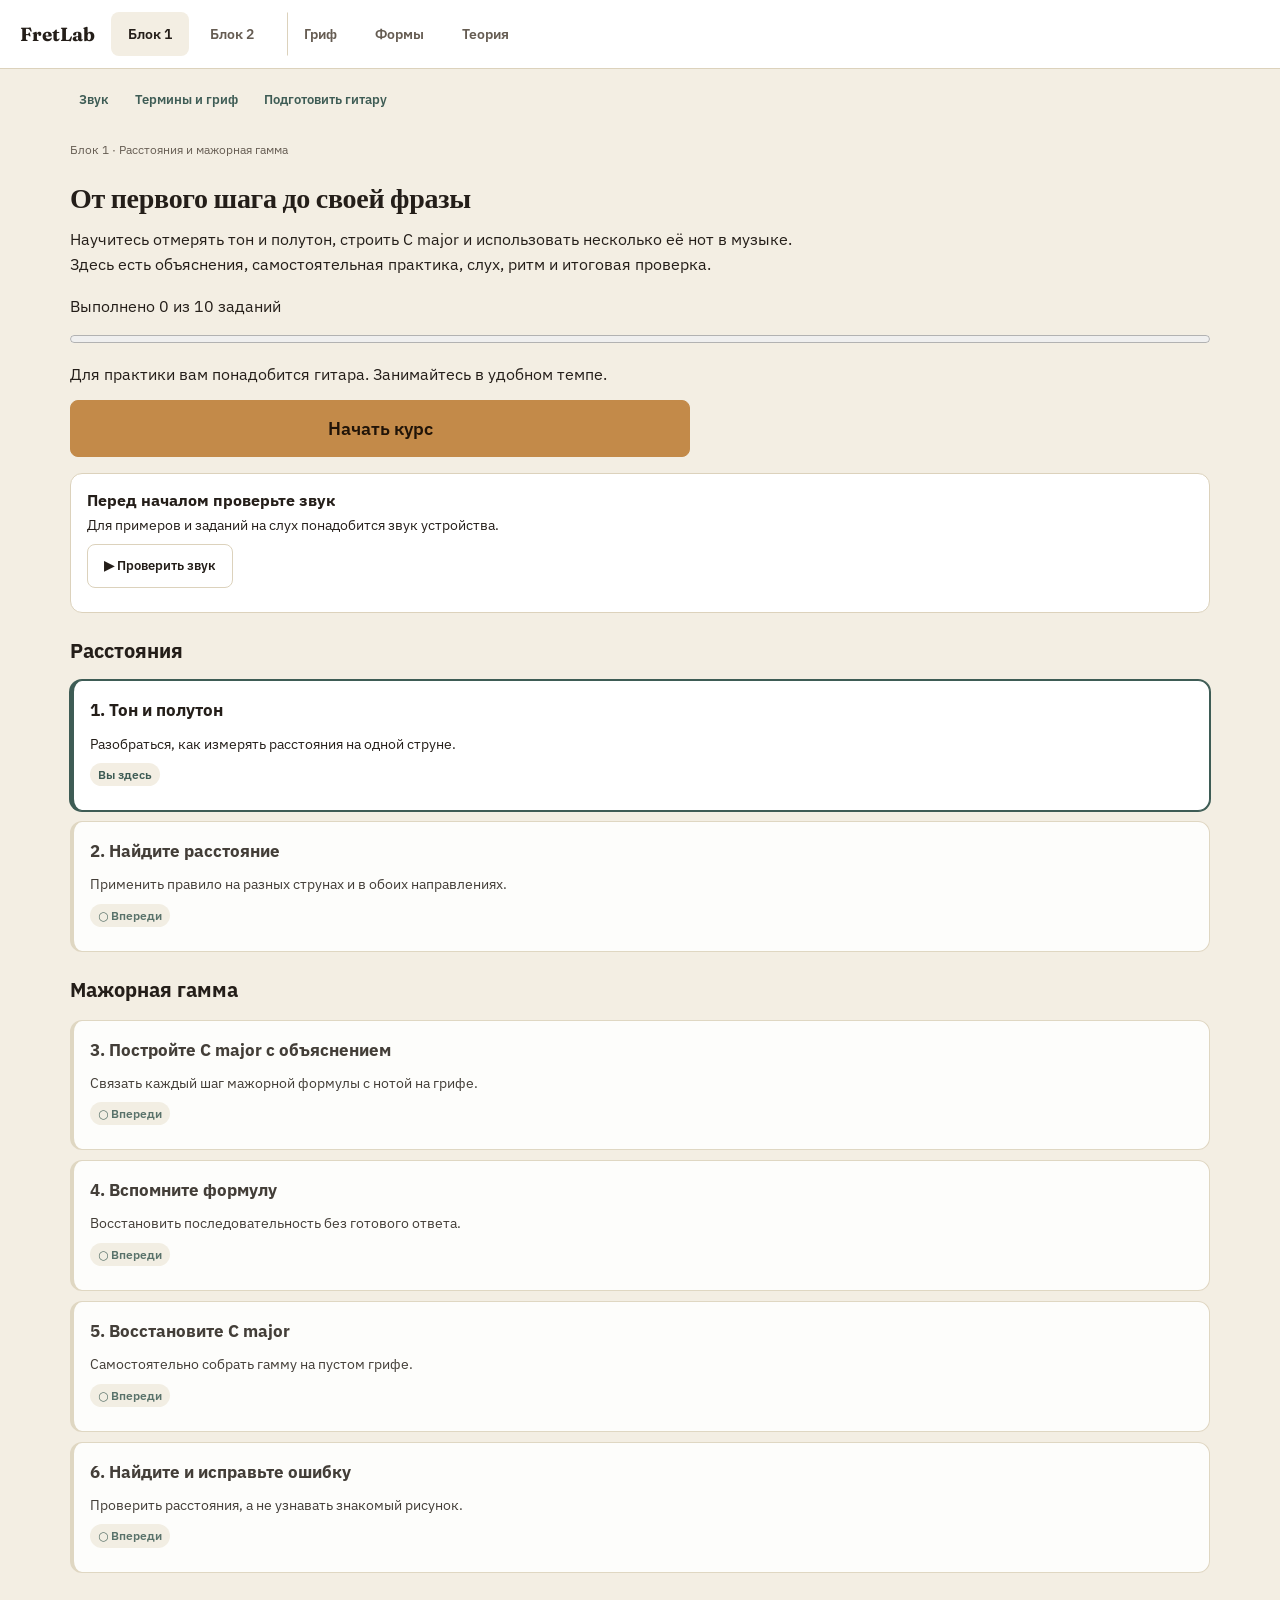
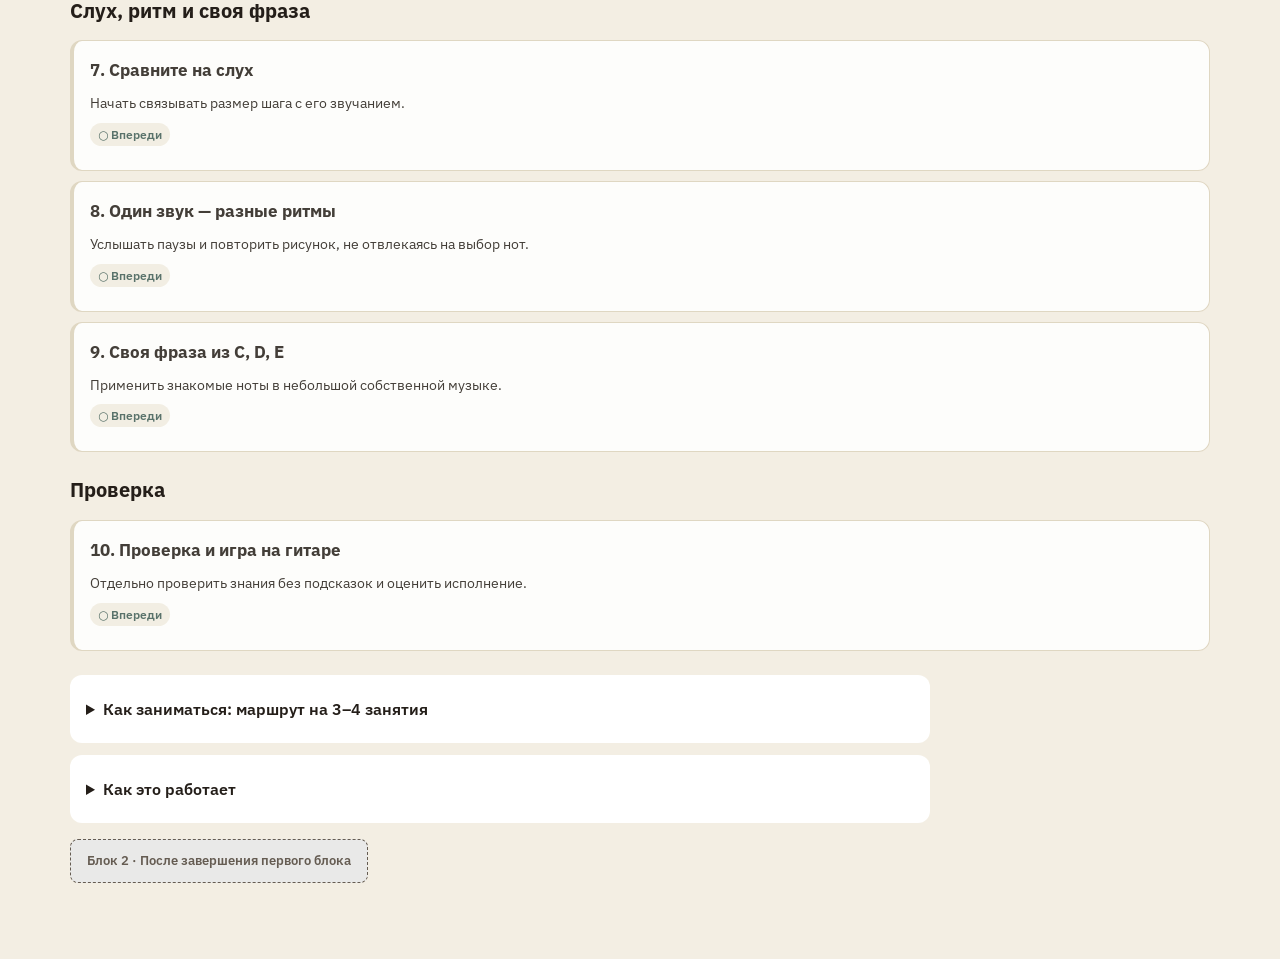
==== commit 99294052: "Add Block 2A and 2B with lesson chord builder and synchronized backing" ====
--- a/course-lab.html
+++ b/course-lab.html
@@ -290,7 +290,8 @@
 <div class="v2-topbar">
   <div class="v2-brand">FretLab</div>
   <nav class="v2-tabs" role="tablist" aria-label="Разделы">
-    <button class="v2-tab-btn" id="tab-block" role="tab" aria-selected="true" aria-controls="panel-block" tabindex="0">Курс</button>
+    <button class="v2-tab-btn" id="tab-block" role="tab" aria-selected="true" aria-controls="panel-block" tabindex="0">Блок 1</button>
+    <button class="v2-tab-btn" id="tab-block2" role="tab" aria-selected="false" aria-controls="panel-block2" tabindex="-1">Блок 2</button>
     <button class="v2-tab-btn" id="tab-sandbox" role="tab" aria-selected="false" aria-controls="panel-sandbox" tabindex="-1">Гриф</button>
     <button class="v2-tab-btn" id="tab-learn" role="tab" aria-selected="false" aria-controls="panel-learn" tabindex="-1">Формы</button>
     <button class="v2-tab-btn" id="tab-explore" role="tab" aria-selected="false" aria-controls="panel-explore" tabindex="-1">Теория</button>
@@ -302,6 +303,7 @@
   <div class="course-helpbar v2-wrap"><button type="button" class="play-btn text-btn" data-course-help="sound">Звук</button><button type="button" class="play-btn text-btn" data-course-help="terms">Термины и гриф</button><button type="button" class="play-btn text-btn" data-course-help="setup">Подготовить гитару</button></div>
   <div class="v2-wrap block-wrap" id="blockRoute">
     <div id="blockOverview">
+    <div class="b2-reminders" data-b2-reviews hidden role="region" aria-label="Повторение пройденного"></div>
     <p class="hint">Блок 1 · Расстояния и мажорная гамма</p>
     <h1>От первого шага до своей фразы</h1>
     <p class="lesson-copy">Научитесь отмерять тон и полутон, строить C major и использовать несколько её нот в музыке. Здесь есть объяснения, самостоятельная практика, слух, ритм и итоговая проверка.</p>
@@ -364,6 +366,66 @@
     <p id="lessonStorage" class="hint">Шаг урока сохраняется в этом браузере. После перезагрузки откройте урок, чтобы продолжить.</p>
   </div>
 </section>
+</section>
+<section id="panel-block2" role="tabpanel" aria-labelledby="tab-block2">
+  <div class="v2-wrap b2-wrap">
+    <div id="b2Overview">
+      <p class="course-breadcrumb">Блок 2 · От ступеней к своей музыке</p>
+      <h1>Гамма, позиция и звуки аккорда</h1>
+      <p class="lesson-copy">Научитесь видеть ступени в C major, переносить те же звуки на соседние струны и собирать из них аккорд. Во второй части сыграете свою фразу под C major.</p>
+      <div class="b2-reminders" data-b2-reviews hidden role="region" aria-label="Повторение пройденного"></div>
+      <div class="b2-part-grid">
+        <article class="b2-part-card">
+          <p class="b2-eyebrow">2A · 3–4 занятия</p><h2>Ступени и позиция</h2>
+          <p>Номера ступеней, одинаковые высоты на разных струнах и одна компактная позиция C major с понятной аппликатурой.</p>
+          <p id="b2Statusa" tabindex="-1" role="status"></p>
+          <button type="button" class="play-btn primary-btn" id="b2Resumea">Начать блок 2A</button>
+          <details><summary>Шаги и практика</summary><div id="b2Stepsa" class="b2-step-list"></div></details>
+        </article>
+        <article class="b2-part-card">
+          <p class="b2-eyebrow">2B · 3–4 занятия</p><h2>Из гаммы — аккорд</h2>
+          <p>C–E–G, роль терции, аккорд и арпеджио. Конструктор, слуховая практика и своя фраза под сопровождение.</p>
+          <p id="b2Statusb" tabindex="-1" role="status"></p>
+          <button type="button" class="play-btn primary-btn" id="b2Resumeb">Начать блок 2B</button>
+          <details><summary>Шаги и практика</summary><div id="b2Stepsb" class="b2-step-list"></div></details>
+        </article>
+      </div>
+      <details class="block-plan"><summary>Как заниматься и возвращаться к материалу</summary>
+        <p>Сначала пройдите 2A, затем 2B. На занятии оставляйте время на медленную игру, слух и повторение. Три-четыре занятия на часть — ориентир; календарной блокировки нет.</p>
+        <p>Через три дня после завершения части здесь появится «Проверьте, что осталось». Рекомендуется повторить без подсказок через 3–7 дней. Если вернётесь позже, проверка останется доступной.</p>
+      </details>
+    </div>
+    <section id="b2Work" hidden aria-labelledby="b2Title">
+      <p class="course-breadcrumb"><button type="button" class="play-btn text-btn" id="b2Route">← К маршруту блока 2</button><span id="b2Crumb"></span></p>
+      <progress id="b2StepProgress" max="1" value="1" aria-label="Шаг блока 2"></progress>
+      <div class="lesson-layout b2-layout">
+        <div class="b2-copy">
+          <h1 id="b2Title" tabindex="-1"></h1>
+          <p id="b2Text" class="lesson-copy"></p>
+          <details id="b2Why" class="lesson-purpose"><summary>Почему так</summary><p id="b2WhyText"></p></details>
+        </div>
+        <div class="b2-workspace">
+          <p id="b2Instruction" class="task-card" data-label="На грифе и на гитаре"></p>
+          <div id="b2TaskBody"></div>
+          <p id="b2Feedback" class="sandbox-readout" role="status" aria-live="polite" hidden></p>
+          <div class="sandbox-controls b2-audio-controls">
+            <button type="button" id="b2Stop" class="play-btn" hidden>■ Стоп</button>
+            <span id="b2AudioStatus" role="status" aria-live="off"></span>
+          </div>
+          <details class="audio-options"><summary>Темп и повторение</summary>
+            <label>Темп (уд/мин) <input type="number" id="b2Tempo" min="40" max="120" value="80"></label>
+            <button type="button" class="play-btn text-btn" id="b2Retry">Повторить текущий шаг</button>
+          </details>
+          <nav class="sandbox-controls b2-navigation" aria-label="Шаги второго блока">
+            <button type="button" class="play-btn text-btn" id="b2Back">← Назад</button>
+            <button type="button" class="play-btn text-btn" id="b2Hint">Подсказка</button>
+            <div class="lesson-next-action"><button type="button" class="play-btn primary-btn" id="b2Next" aria-describedby="b2NextHelp">Дальше →</button><p id="b2NextHelp" role="status"></p></div>
+          </nav>
+        </div>
+      </div>
+    </section>
+    <p id="b2Storage" class="hint"></p>
+  </div>
 </section>
 <section id="panel-sandbox" role="tabpanel" aria-labelledby="tab-sandbox">
   <div class="v2-wrap">
@@ -560,8 +622,10 @@
   '4,6,10':'7b5', '4,6,11':'maj7b5', '5,7,10':'7sus4', '2,7,10':'7sus2'
 };
 function nameChord(rootNote, otherNotes){
-  const key = otherNotes.map(n => ((n.semitone - rootNote.semitone) % 12 + 12) % 12).sort((a,b)=>a-b).join(',');
-  const table = otherNotes.length === 2 ? TRIAD_QUALITY : TETRAD_QUALITY;
+  // Voicings can double chord tones and roots in different octaves.
+  const intervals = [...new Set(otherNotes.map(n => ((n.semitone - rootNote.semitone) % 12 + 12) % 12))].filter(n=>n!==0).sort((a,b)=>a-b);
+  const key = intervals.join(',');
+  const table = intervals.length === 2 ? TRIAD_QUALITY : TETRAD_QUALITY;
   const quality = table[key];
   if(quality) return rootNote.noteName + quality;
   return rootNote.noteName + '(' + [rootNote, ...otherNotes].map(n=>n.noteName).join(' ') + ')';
@@ -749,7 +813,7 @@
   let stopped=false;
   return {get stopped(){return stopped;},stop(){if(stopped)return;stopped=true;const now=ctx.currentTime;gain.gain.setValueAtTime(now<t?0:peak,now);gain.gain.linearRampToValueAtTime(0,now+.008);source.stop(now+.01);}};
 }
-function playMidi(midi, when, dur, peak = 0.22, position = null){
+function playMidi(midi, when, dur, peak = 0.22, position = null, articulation = null){
   if(!Number.isFinite(midi)) return; // guard: never hand NaN/Infinity to Web Audio
   const ctx = getAudioCtx();
   const t = when !== undefined ? when : ctx.currentTime;
@@ -770,14 +834,17 @@
   gain.gain.setValueAtTime(0.0001, t);
   gain.gain.exponentialRampToValueAtTime(peak, t + attack);
   gain.gain.exponentialRampToValueAtTime(peak * .65, t + settle);
-  gain.gain.exponentialRampToValueAtTime(peak * .45, t + d * .68);
+  const held=articulation==='held';
+  const releaseAt=held?t+d-Math.min(.008,d*.05):t+d*.68;
+  const sustain=held?peak*.65:peak*.45;
+  gain.gain.exponentialRampToValueAtTime(sustain, releaseAt);
   gain.gain.exponentialRampToValueAtTime(0.0001, t + d);
   osc.connect(filter); filter.connect(gain); gain.connect(ctx.destination);
   osc.addEventListener('ended', ()=>{osc.disconnect();filter.disconnect();gain.disconnect();});
-  osc.start(t); osc.stop(t + d + 0.05);
+  osc.start(t); osc.stop(t + d + (held?0:0.05));
   // Release from the actual envelope level, including voices scheduled in the future.
   let stopped=false;
-  const envelope=[[t,.0001],[t+attack,peak],[t+settle,peak*.65],[t+d*.68,peak*.45],[t+d,.0001]];
+  const envelope=[[t,.0001],[t+attack,peak],[t+settle,peak*.65],[releaseAt,sustain],[t+d,.0001]];
   const voice={
     get stopped(){return stopped;},
     addEventListener:(...args)=>osc.addEventListener(...args),
@@ -2639,7 +2706,7 @@
 function v2InitTabs(){
   const learnTab = document.getElementById('tab-learn');
   const exploreTab = document.getElementById('tab-explore');
-  const tabs = [document.getElementById('tab-block'), document.getElementById('tab-sandbox'), learnTab, exploreTab];
+  const tabs = [document.getElementById('tab-block'), document.getElementById('tab-block2'), document.getElementById('tab-sandbox'), learnTab, exploreTab];
   function activate(tab){
     stopSequence();
     tabs.forEach(t=>{
@@ -2714,7 +2781,10 @@
 <script src="course-sandbox.js"></script>
 <script src="course-lessons-content.js"></script>
 <script src="course-lesson.js"></script>
+<script src="course-rhythm-player.js"></script>
 <script src="course-block-one.js"></script>
+<script src="course-block-two-content.js"></script>
+<script src="course-block-two.js"></script>
 <script src="course-help.js"></script>
 </body>
 </html>
--- a/course-sandbox.css
+++ b/course-sandbox.css
@@ -1,6 +1,51 @@
 .sandbox-controls{display:flex;align-items:end;flex-wrap:wrap;gap:12px;margin:16px 0}
 .sandbox-controls label{display:grid;gap:6px;font-size:14px}
 .sandbox-controls select{max-width:100%;min-height:44px}
+
+/* Block 2: two clear routes, the same fretboard and a compact practice workspace. */
+.b2-wrap{max-width:1260px}
+.b2-part-grid{display:grid;grid-template-columns:repeat(2,minmax(0,1fr));gap:24px;margin:24px 0}
+.b2-part-card{padding:24px;border:1px solid var(--border);border-radius:16px;background:var(--panel)}
+.b2-part-card h2{font-size:26px;margin:8px 0 12px}
+.b2-part-card p{line-height:1.65}
+.b2-eyebrow{color:var(--teal);font-size:13px;letter-spacing:.04em;margin:0}
+.b2-part-card details{margin-top:20px}
+.b2-part-card summary,.b2-wrap summary{cursor:pointer;min-height:32px;line-height:1.6}
+.b2-step-list{display:grid;gap:8px;margin-top:14px}
+.b2-step-link{text-align:left;white-space:normal;font-size:14px}
+.b2-reminders{padding:18px;border:2px solid var(--teal);border-radius:12px;margin:16px 0;line-height:1.6}
+.b2-layout{grid-template-columns:minmax(220px,.85fr) minmax(0,2fr);gap:28px}
+.b2-workspace{min-width:0}
+#b2Title{font-size:27px;line-height:1.25;margin:10px 0 16px;scroll-margin-top:90px}
+#b2Work,#b2Statusa,#b2Statusb{scroll-margin-top:85px}
+#b2StepProgress{width:100%;accent-color:var(--teal);margin:8px 0 16px}
+#b2Text{line-height:1.65}
+#b2TaskBody p{line-height:1.6}
+#b2TaskBody .board-outer{margin:12px 0;max-width:100%;overscroll-behavior-inline:contain}
+#b2Board{padding-bottom:8px}
+#b2Board .note{width:30px;height:30px;font-size:14px}
+#b2Board .b2-target::before{opacity:1;border:3px solid var(--teal);transform:translate(-50%,-50%) scale(1);box-shadow:none}
+#b2Board .b2-finger{position:absolute;right:1px;bottom:0;font:600 10px/14px sans-serif;color:var(--ink);background:var(--panel);border:1px solid var(--border);border-radius:4px;min-width:14px;text-align:center;z-index:3}
+.b2-transfer{font-family:'IBM Plex Mono',monospace;background:var(--panel);padding:12px;border-radius:8px;font-size:14px}
+.b2-string-states{display:grid;grid-template-columns:repeat(3,minmax(0,1fr));gap:8px;margin:12px 0}
+.b2-string-states>div{display:grid;gap:5px;border:1px solid var(--border);border-radius:8px;padding:10px;font-size:12px}
+.b2-string-states button{font-size:12px;min-height:40px;padding:6px}
+.b2-string-states span{color:var(--muted)}
+.b2-phrase{display:grid;grid-template-columns:repeat(16,minmax(0,1fr));gap:4px;list-style:none;padding:0;border:1px solid var(--border);border-radius:10px;min-height:52px;overflow:hidden}
+.b2-phrase li{font:12px/1.5 'IBM Plex Mono',monospace;overflow-wrap:anywhere;padding:10px 4px;background:var(--panel);border-right:1px solid var(--border);text-align:center}
+.b2-phrase li.is-playing{background:var(--teal);color:var(--panel);outline:2px solid var(--ink);outline-offset:-2px}
+.b2-navigation{padding:12px 0;border-top:1px solid var(--border);margin-top:18px}
+#b2NextHelp{font-size:13px;line-height:1.4;max-width:270px;margin:0;color:var(--muted)}
+#b2Next{min-width:140px}
+.b2-wrap .sandbox-controls button[aria-pressed=true]{border-color:var(--teal);box-shadow:inset 0 -3px var(--teal)}
+#b2AudioStatus{font:13px/1.5 'IBM Plex Mono',monospace;min-height:20px}
+#b2Feedback{min-height:0;padding:12px}
+.b2-wrap input[type=number]{max-width:90px;min-height:44px}
+.b2-wrap .sandbox-controls button{min-height:44px}
+.b2-wrap .lesson-practice{margin:16px 0}
+.b2-wrap .audio-options{border-top:1px solid var(--border);padding-top:10px}
+@media(max-width:850px){.b2-layout{grid-template-columns:1fr;gap:12px}.b2-part-grid{gap:14px}.b2-part-card{padding:18px}#b2Title{font-size:24px}}
+@media(max-width:600px){.b2-part-grid{grid-template-columns:1fr}.b2-string-states{grid-template-columns:repeat(2,minmax(0,1fr))}.b2-wrap{padding-left:14px;padding-right:14px}.b2-phrase li{font-size:10px}.b2-navigation .lesson-next-action{width:100%}.b2-navigation .primary-btn{flex:1}#b2Board .note{width:28px;height:28px}#b2NextHelp{max-width:none}}
 .sandbox-readout{min-height:64px;padding:16px;background:var(--panel);border:1px solid var(--border);border-radius:12px;margin:14px 0;line-height:1.7}
 .board .sandbox-hit{position:absolute;inset:0;display:flex;align-items:center;justify-content:center;width:100%;height:100%;padding:0;border:0;border-radius:0;background:transparent;cursor:pointer;z-index:2}
 .board .sandbox-hit::before{content:'';position:absolute;left:50%;top:50%;width:36px;height:36px;border:2px solid rgba(255,247,225,.85);border-radius:50%;background:rgba(255,247,225,.1);box-shadow:0 0 12px rgba(242,193,78,.25);opacity:0;transform:translate(-50%,-50%) scale(.8);transition:opacity .18s ease,transform .18s ease;pointer-events:none}
@@ -177,3 +222,46 @@
 .block-plan summary,.lesson-purpose summary,.audio-options summary{
   min-height:44px;box-sizing:border-box;padding:11px 0;line-height:22px;
 }
+
+/* Rhythm: one aligned clock, one action at a time. */
+.rhythm-workspace{scroll-margin-top:64px}
+.rhythm-workspace #blockTaskTitle{font-size:21px;margin:8px 0 14px}
+.rhythm-intro{max-width:780px;margin:auto;min-height:640px}
+.rhythm-player{border:1px solid var(--border);background:var(--panel);border-radius:16px;padding:16px;position:relative}
+.rhythm-player h3{font-size:16px;line-height:1.5;margin:0;min-height:48px;outline:none}
+.rhythm-caption{margin:6px 0;font-size:15px;min-height:44px}
+.rhythm-unified{display:block;width:100%;max-width:none;height:auto;margin:0;color:var(--ink);overflow:visible}
+.rhythm-tile rect{fill:var(--bg);stroke:var(--border)}
+.rhythm-tile text{fill:var(--ink)}
+.rhythm-tile.is-rest rect{fill:none;stroke-dasharray:4 3}
+.rhythm-tile.is-playing rect{fill:var(--tonic-note);stroke:#6b4b16}
+.rhythm-tile.is-playing text{fill:#241e19}
+.rhythm-symbol.is-playing{color:var(--teal);filter:drop-shadow(0 0 2px var(--teal))}
+.rhythm-count circle{fill:transparent}.rhythm-count text,.rhythm-and{fill:var(--muted)}
+.rhythm-count.is-playing circle{fill:var(--tonic-note)}.rhythm-count.is-playing text{fill:#241e19}
+.rhythm-cursor{stroke:var(--teal);stroke-width:2;pointer-events:none}
+.rhythm-count-in{display:flex;gap:8px;justify-content:center;height:26px;margin:2px 0}
+.rhythm-count-in span{border:1px solid var(--border);border-radius:50%;font-size:13px;width:24px;height:24px;text-align:center;line-height:24px}
+.rhythm-count-in .is-playing{background:var(--tonic-note);color:#241e19;border-color:#6b4b16}
+.rhythm-player-controls{display:flex;align-items:center;gap:8px;flex-wrap:wrap;margin-top:4px}
+.rhythm-player-controls label{display:flex;gap:6px;align-items:center;margin:0;font-size:14px;text-transform:none;letter-spacing:0}
+.rhythm-player-controls input{width:70px;min-height:44px}
+.rhythm-settings summary,.rhythm-details summary{min-height:44px;line-height:44px;cursor:pointer;font-size:14px}
+.rhythm-settings p,.rhythm-details p{font-size:14px;line-height:1.6}
+.rhythm-flow{list-style:none;display:grid;grid-template-columns:repeat(4,1fr);padding:0;gap:5px;font-size:13px;counter-reset:rhythm;margin:14px 0}
+.rhythm-flow li{counter-increment:rhythm;color:var(--muted);border-bottom:3px solid var(--border);padding:8px 0}
+.rhythm-flow li::before{content:counter(rhythm) ' · ';}.rhythm-flow .is-current{color:var(--ink);border-color:var(--teal);font-weight:bold}.rhythm-flow .is-done::before{content:'✓ ';}
+.rhythm-stage-content{min-height:180px;animation:rhythm-reveal .2s ease-out}
+.rhythm-stage-content .rhythm-question{margin:0}.rhythm-stage-content p{line-height:1.5}
+.rhythm-question .correct-choice{border:2px solid var(--teal);color:var(--ink);background:var(--bg)}
+.rhythm-question .wrong-choice{border:2px solid #b34736}
+.rhythm-options{display:grid;grid-template-columns:repeat(3,minmax(0,1fr));gap:12px}
+.rhythm-options .rhythm-option{margin:0;padding:12px}.rhythm-options h3{font-size:16px}
+@keyframes rhythm-reveal{from{opacity:.4;transform:translateY(3px)}to{opacity:1;transform:none}}
+@media(max-width:600px){.rhythm-player{padding:12px}.rhythm-options{grid-template-columns:1fr}.rhythm-flow{font-size:12px}.rhythm-stage-content{min-height:200px}}
+@media(prefers-reduced-motion:reduce){.rhythm-stage-content{animation:none}.rhythm-cursor{display:none}}
+
+.rhythm-stage-content > :not([hidden]){animation:rhythm-reveal .2s ease-out}
+@media(prefers-reduced-motion:reduce){.rhythm-stage-content > :not([hidden]){animation:none}}
+
+.rhythm-workspace{overflow-anchor:none}
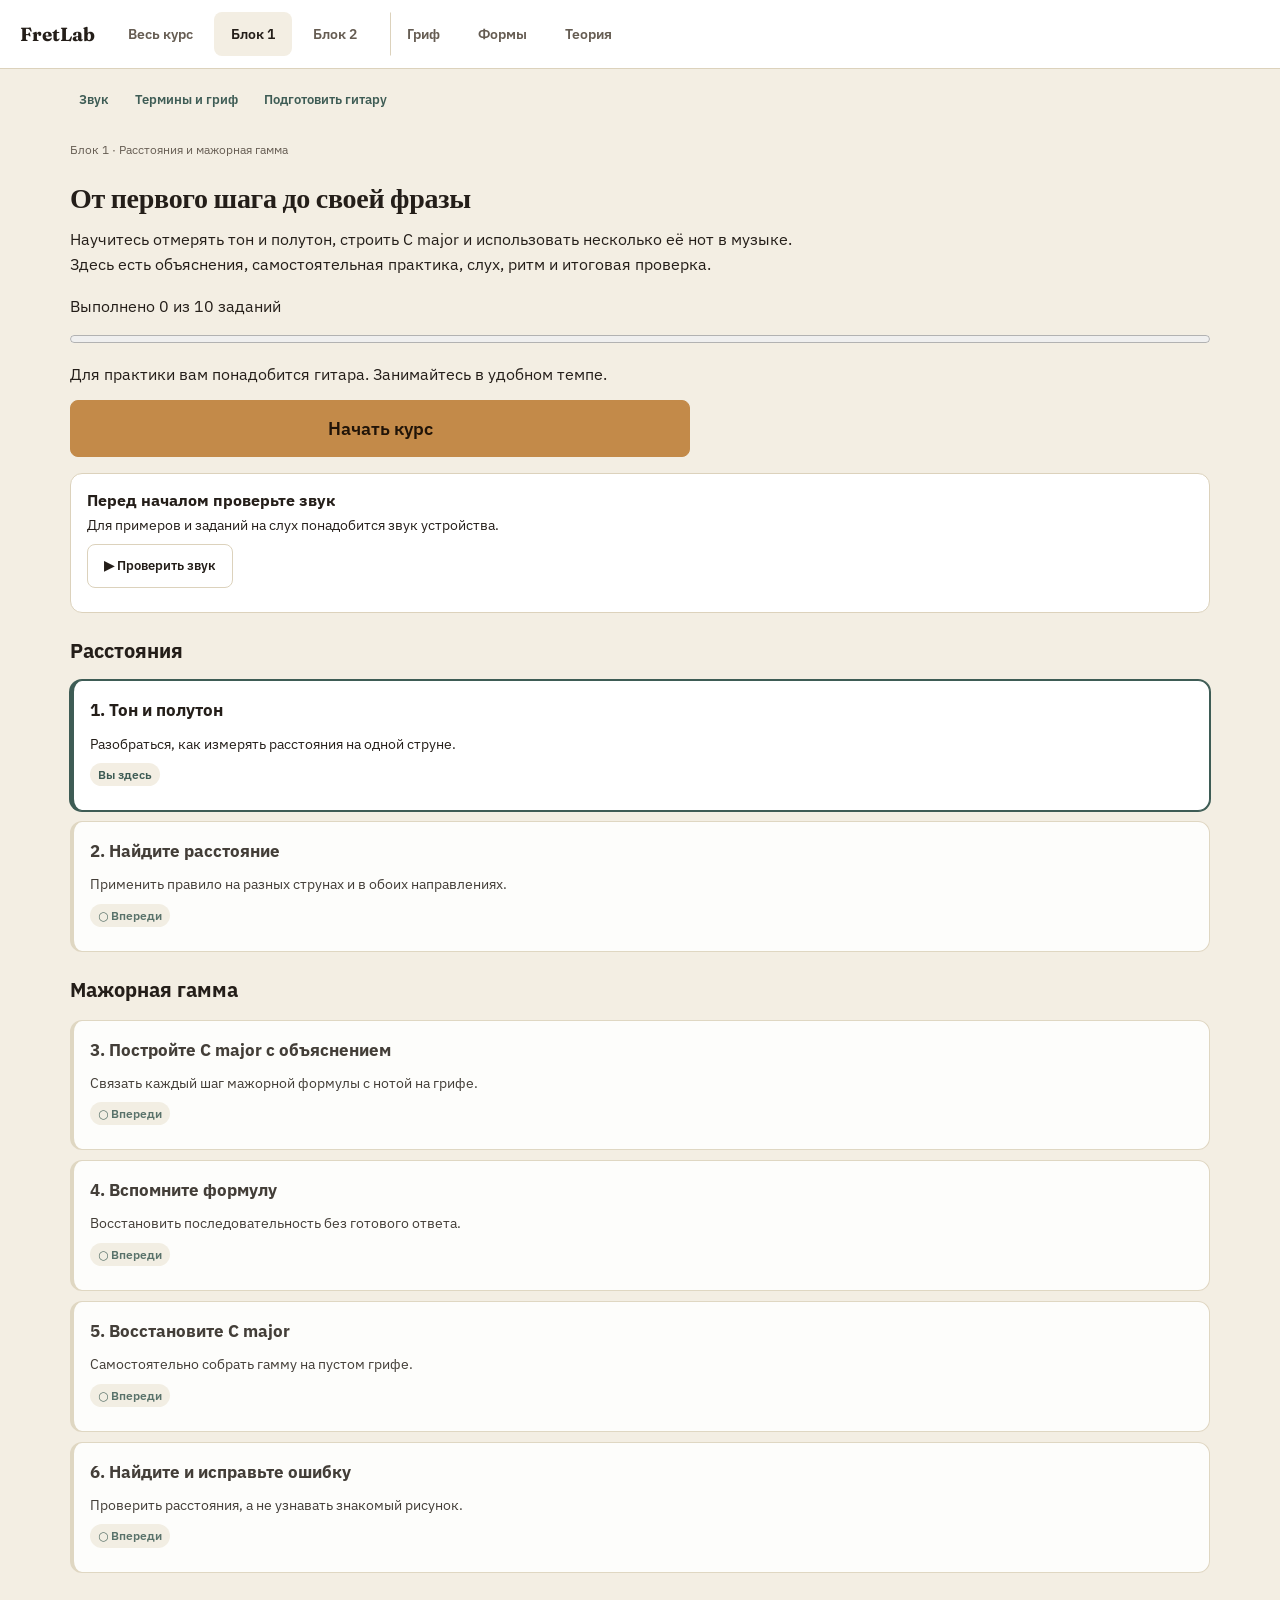
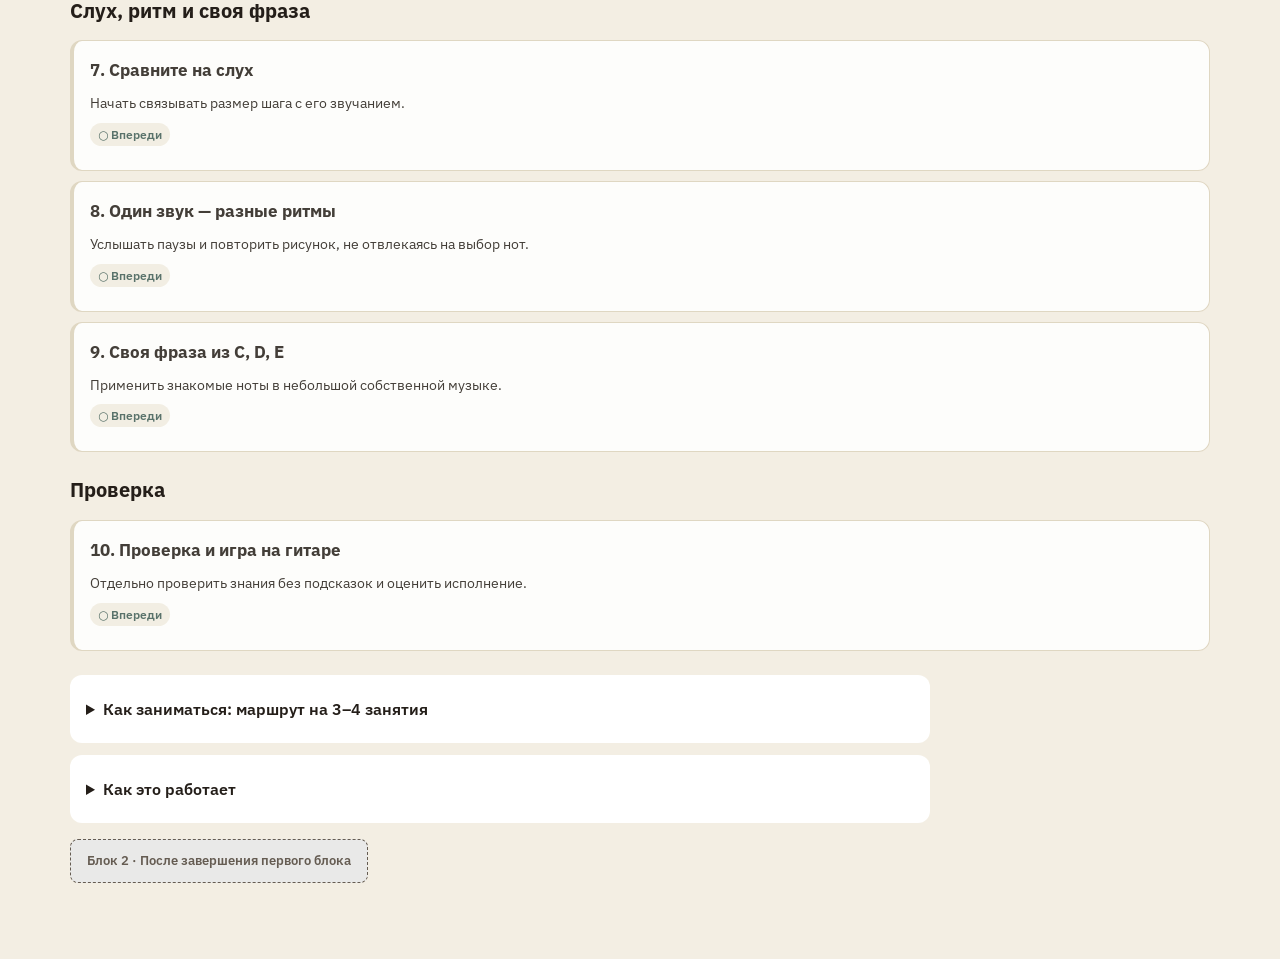
==== commit 3e6eadd6: "Build complete FretLab course prototype with sequences, voice leading and reviewed UX" ====
--- a/course-lab.html
+++ b/course-lab.html
@@ -5,7 +5,7 @@
 <meta name="viewport" content="width=device-width, initial-scale=1, viewport-fit=cover">
 <title>Fretlab — рабочая песочница курса</title>
 <link rel="preconnect" href="https://fonts.googleapis.com">
-<link href="https://fonts.googleapis.com/css2?family=Fraunces:opsz,wght@9..144,400;9..144,500;9..144,600&family=IBM+Plex+Sans:wght@400;500;600&family=IBM+Plex+Mono:wght@400;500;600&display=swap" rel="stylesheet">
+<link href="https://fonts.googleapis.com/css2?family=Fraunces:opsz,wght@9..144,400;9..144,500;9..144,600&family=IBM+Plex+Sans:wght@400;500;600&family=IBM+Plex+Mono:wght@400;500;600&display=swap" rel="stylesheet" media="print" onload="this.media='all'">
 <style>
   :root{
     --bg:#F3EEE3; --panel:#FFFFFF; --ink:#241E19; --muted:#655C52;
@@ -290,6 +290,7 @@
 <div class="v2-topbar">
   <div class="v2-brand">FretLab</div>
   <nav class="v2-tabs" role="tablist" aria-label="Разделы">
+    <button class="v2-tab-btn" id="tab-course" role="tab" aria-selected="false" aria-controls="panel-course" tabindex="-1">Весь курс</button>
     <button class="v2-tab-btn" id="tab-block" role="tab" aria-selected="true" aria-controls="panel-block" tabindex="0">Блок 1</button>
     <button class="v2-tab-btn" id="tab-block2" role="tab" aria-selected="false" aria-controls="panel-block2" tabindex="-1">Блок 2</button>
     <button class="v2-tab-btn" id="tab-sandbox" role="tab" aria-selected="false" aria-controls="panel-sandbox" tabindex="-1">Гриф</button>
@@ -299,6 +300,38 @@
   <button type="button" id="tabsMore" class="play-btn tabs-more" aria-label="Прокрутить разделы вправо" hidden>→</button>
 </div>
 
+<section id="panel-course" role="tabpanel" aria-labelledby="tab-course">
+  <div class="v2-wrap course-complete-wrap">
+    <div id="courseHome">
+      <p class="course-eyebrow">FretLab · Гриф, гармония и импровизация</p>
+      <h1>От полутона до своей музыки</h1>
+      <p class="lesson-copy">Поймите, откуда берутся гаммы и аккорды, научитесь видеть их на грифе и применять в своих фразах. Сначала услышите, затем постройте, сыграйте и проверьте без подсказок.</p>
+      <p id="courseSummary" tabindex="-1" role="status"></p>
+      <p id="courseHomeNotice" class="sandbox-readout" role="status" hidden></p>
+      <p><button type="button" class="play-btn primary-btn" id="courseResume">Продолжить курс</button></p>
+      <details class="block-plan"><summary>Перед началом: что понадобится</summary><p>Гитара в стандартном строе и возможность извлекать отдельные звуки. На занятие закладывайте 30–60 минут; часть времени обязательно играйте на инструменте. Ориентиры по занятиям — рекомендация, а не срок освоения.</p><div class="sandbox-controls"><button type="button" class="play-btn" data-course-help="setup">Подготовить гитару</button><button type="button" class="play-btn" data-course-help="sound">Проверить звук</button><button type="button" class="play-btn" data-course-help="terms">Термины</button></div></details>
+      <div id="courseModuleCards" class="course-module-grid"></div>
+      <p class="hint">Сначала двигайтесь по основному маршруту. Блок расположений и Drop 2 — дополнительный. После прохождения возвращайтесь к самостоятельным заданиям через 3–7 дней.</p>
+    </div>
+    <section id="courseWork" hidden aria-labelledby="courseStepTitle">
+      <p class="course-breadcrumb"><button type="button" class="play-btn text-btn" id="courseRoute">← Весь курс</button><span id="courseBreadcrumb"></span><button type="button" class="play-btn text-btn" data-course-help="terms">Термины</button></p>
+      <progress id="courseStepProgress" max="1" value="1" aria-label="Шаг урока"></progress>
+      <div class="lesson-layout course-complete-layout">
+        <div><h1 id="courseStepTitle" tabindex="-1"></h1><p id="courseStepText" class="lesson-copy"></p><details id="courseWhy" class="lesson-purpose"><summary>Почему так</summary><p id="courseWhyText"></p></details></div>
+        <div class="course-complete-workspace">
+          <p id="courseStepInstruction" class="task-card" data-label="Послушайте · постройте · сыграйте"></p>
+          <div id="courseStepBody"></div>
+          <p id="courseStepFeedback" class="sandbox-readout" hidden role="status" aria-live="polite"></p>
+          <div class="sandbox-controls"><button type="button" class="play-btn" id="courseStop" hidden>■ Стоп</button><span id="courseAudioStatus" role="status" aria-live="off"></span></div>
+          <details class="audio-options"><summary>Темп и повторение</summary><label>Темп (уд/мин) <input type="number" id="courseTempo" min="40" max="120" value="80"></label><button type="button" class="play-btn text-btn" id="courseRetry">Новая попытка текущего задания</button></details>
+          <nav class="sandbox-controls course-navigation" aria-label="Шаги курса"><button type="button" class="play-btn text-btn" id="courseBack">← Назад</button><div class="lesson-next-action"><button type="button" class="play-btn primary-btn" id="courseNext" aria-describedby="courseNextHelp">Дальше →</button><p id="courseNextHelp" role="status"></p></div></nav>
+        </div>
+      </div>
+    </section>
+    <p id="courseStorage" class="hint"></p>
+    <p class="hint">Экранные ответы проверяет приложение. Игру, пение, чистоту звука и музыкальный результат вы оцениваете сами или с преподавателем.</p>
+  </div>
+</section>
 <section id="panel-block" role="tabpanel" aria-labelledby="tab-block" class="v2-active">
   <div class="course-helpbar v2-wrap"><button type="button" class="play-btn text-btn" data-course-help="sound">Звук</button><button type="button" class="play-btn text-btn" data-course-help="terms">Термины и гриф</button><button type="button" class="play-btn text-btn" data-course-help="setup">Подготовить гитару</button></div>
   <div class="v2-wrap block-wrap" id="blockRoute">
@@ -390,6 +423,7 @@
           <details><summary>Шаги и практика</summary><div id="b2Stepsb" class="b2-step-list"></div></details>
         </article>
       </div>
+      <p><button type="button" class="play-btn primary-btn" id="b2NextCourse" disabled>Дальше: блок 3 · Аккорды внутри гаммы →</button></p>
       <details class="block-plan"><summary>Как заниматься и возвращаться к материалу</summary>
         <p>Сначала пройдите 2A, затем 2B. На занятии оставляйте время на медленную игру, слух и повторение. Три-четыре занятия на часть — ориентир; календарной блокировки нет.</p>
         <p>Через три дня после завершения части здесь появится «Проверьте, что осталось». Рекомендуется повторить без подсказок через 3–7 дней. Если вернётесь позже, проверка останется доступной.</p>
@@ -2706,7 +2740,7 @@
 function v2InitTabs(){
   const learnTab = document.getElementById('tab-learn');
   const exploreTab = document.getElementById('tab-explore');
-  const tabs = [document.getElementById('tab-block'), document.getElementById('tab-block2'), document.getElementById('tab-sandbox'), learnTab, exploreTab];
+  const tabs = [document.getElementById('tab-course'), document.getElementById('tab-block'), document.getElementById('tab-block2'), document.getElementById('tab-sandbox'), learnTab, exploreTab];
   function activate(tab){
     stopSequence();
     tabs.forEach(t=>{
@@ -2778,6 +2812,7 @@
 
 </script>
 <link rel="stylesheet" href="course-sandbox.css">
+<link rel="stylesheet" href="course-complete-design.css">
 <script src="course-sandbox.js"></script>
 <script src="course-lessons-content.js"></script>
 <script src="course-lesson.js"></script>
@@ -2785,6 +2820,10 @@
 <script src="course-block-one.js"></script>
 <script src="course-block-two-content.js"></script>
 <script src="course-block-two.js"></script>
+<script src="course-complete-content-foundation.js"></script>
+<script src="course-complete-content-advanced.js"></script>
+<script src="course-complete-content.js"></script>
+<script src="course-complete.js"></script>
 <script src="course-help.js"></script>
 </body>
 </html>
--- a/course-sandbox.css
+++ b/course-sandbox.css
@@ -41,6 +41,41 @@
 #b2AudioStatus{font:13px/1.5 'IBM Plex Mono',monospace;min-height:20px}
 #b2Feedback{min-height:0;padding:12px}
 .b2-wrap input[type=number]{max-width:90px;min-height:44px}
+.course-complete-wrap{max-width:1260px}
+.course-module-grid{display:grid;grid-template-columns:repeat(2,minmax(0,1fr));gap:20px;margin:24px 0}
+.course-module-card{background:var(--panel);border:1px solid var(--border);border-radius:14px;padding:22px;line-height:1.65}
+.course-module-card.route-current{border-left:4px solid var(--teal)}
+.course-module-card h2{font-size:23px;line-height:1.3;margin:8px 0 12px}
+.course-eyebrow{font-size:12px;color:var(--teal);letter-spacing:.05em}
+.course-module-card details{margin-top:16px}.course-module-card summary{cursor:pointer;min-height:44px}
+.course-step-list{display:grid;gap:8px;margin-top:12px}.course-step-list button{text-align:left;white-space:normal}
+#courseResume{padding:16px 22px;font-size:17px}
+.course-complete-workspace{min-width:0}
+.course-complete-wrap progress{width:100%;accent-color:var(--teal);margin:8px 0 18px}
+.course-complete-wrap h1{font-size:29px;line-height:1.25}
+.course-complete-wrap input[type=number]{max-width:90px;min-height:44px}
+#courseWork,#courseStepTitle{scroll-margin-top:85px}
+#courseStepBody .board-outer{margin:12px 0;max-width:100%}
+#courseStepBody p{line-height:1.65}
+#courseBoard .note{width:30px;height:30px;font-size:13px}
+#courseStepFeedback{min-height:0;padding:14px}
+.course-navigation{border-top:1px solid var(--border);padding:16px 0;margin-top:16px}
+#courseNext{min-width:150px}#courseNextHelp{max-width:260px;font-size:13px;color:var(--muted);line-height:1.5;margin:0}
+.course-phrase{display:flex;flex-wrap:wrap;gap:6px;padding:0;list-style:none}.course-phrase li{padding:8px 10px;border-radius:6px;background:var(--panel);border:1px solid var(--border);font:12px/1.5 'IBM Plex Mono',monospace}
+.course-progression{display:flex;gap:8px;flex-wrap:wrap;margin:12px 0}.course-progression span{padding:8px 12px;border:1px solid var(--border);border-radius:7px;font-weight:600}
+.course-phrase .is-playing,.course-progression .is-playing{outline:3px solid var(--teal);outline-offset:1px}
+#courseStepBody button[aria-pressed=true]{border-color:var(--teal);box-shadow:inset 0 -3px var(--teal)}
+.course-complete-wrap .lesson-practice{margin:16px 0}
+.course-complete-wrap [hidden]{display:none!important}
+.course-transition-heading{font-weight:600;color:var(--teal);font-size:20px}
+.course-ghost-note{border:2px dashed #fff4d6;border-radius:50%;height:30px;width:30px;display:grid;place-items:center;background:rgba(0,0,0,.2);color:#fff4d6;font-size:12px;pointer-events:none}
+.course-voice-line{display:grid;grid-template-columns:1fr 24px 1fr;gap:6px;padding:10px 12px;margin:6px 0;background:var(--panel);border:1px solid var(--border);border-radius:8px;font:13px/1.6 'IBM Plex Mono',monospace}
+.course-voice-line small{grid-column:3;font-family:inherit;color:var(--muted)}
+.course-voice-line.is-common{border-left:4px solid var(--teal)}
+.course-sequence-cells{display:flex;gap:6px;flex-wrap:wrap;list-style:none;padding:0}
+.course-sequence-cells li{min-width:40px;min-height:44px;display:grid;place-items:center;background:var(--panel);border:1px solid var(--border);border-radius:6px}
+.course-sequence-cells li.group-start{border-left:4px solid var(--teal);margin-left:8px}
+@media(max-width:700px){.course-module-grid{grid-template-columns:1fr}.course-complete-wrap{padding-left:14px;padding-right:14px}.course-complete-wrap h1{font-size:25px}.course-module-card{padding:18px}.course-navigation .lesson-next-action{width:100%}#courseNext{flex:1}}
 .b2-wrap .sandbox-controls button{min-height:44px}
 .b2-wrap .lesson-practice{margin:16px 0}
 .b2-wrap .audio-options{border-top:1px solid var(--border);padding-top:10px}
--- a/course-complete-design.css
+++ b/course-complete-design.css
@@ -0,0 +1,617 @@
+/* The complete course: a readable route and a quiet practice desk.
+   This layer deliberately stops at the course panel and its tab. */
+#panel-course {
+  --course-soft: color-mix(in srgb, var(--teal) 7%, var(--bg));
+  --course-rule: color-mix(in srgb, var(--ink) 20%, var(--bg));
+  color: var(--ink);
+}
+#panel-course .course-complete-wrap {
+  max-width: 1260px;
+  min-width: 0;
+  padding: 34px 28px 28px;
+}
+#panel-course :is(button:not(.sandbox-hit), summary, input, select):focus-visible,
+#tab-course:focus-visible {
+  outline: 3px solid var(--teal);
+  outline-offset: 3px;
+}
+#tab-course[aria-selected="true"] {
+  box-shadow: inset 0 -2px var(--teal);
+}
+#panel-course .play-btn {
+  min-height: 44px;
+  max-width: 100%;
+  padding: 10px 15px;
+  border-color: var(--course-rule);
+  border-radius: 7px;
+  font-size: 14px;
+  line-height: 1.45;
+  white-space: normal;
+  color: var(--ink);
+  transition: background-color .15s ease, border-color .15s ease;
+}
+#panel-course .play-btn.primary-btn {
+  background: var(--brass);
+  border-color: var(--brass);
+  color: #211408;
+}
+#panel-course .play-btn.text-btn {
+  color: var(--teal);
+  background: transparent;
+  border-color: transparent;
+}
+#panel-course .play-btn:disabled {
+  opacity: 1;
+  background: transparent;
+  color: var(--muted);
+  border: 1px dashed var(--course-rule);
+  cursor: not-allowed;
+}
+#panel-course .course-check-action,
+#panel-course .course-module-card.route-current > button:first-of-type {
+  background: var(--teal);
+  border-color: var(--teal);
+  color: var(--panel);
+}
+@media (hover: hover) {
+  #panel-course .play-btn:not(:disabled):hover {
+    opacity: 1;
+    background: var(--course-soft);
+    border-color: var(--teal);
+    color: var(--teal);
+  }
+  #panel-course :is(.primary-btn, .course-check-action):not(:disabled):hover,
+  #panel-course .route-current > button:first-of-type:hover {
+    background: var(--ink);
+    border-color: var(--ink);
+    color: var(--bg);
+  }
+}
+
+/* Route: the title, result and direct entry stay visible at every width. */
+#panel-course .course-eyebrow {
+  margin: 0 0 12px;
+  font-size: 12px;
+  font-weight: 500;
+  letter-spacing: .035em;
+  line-height: 1.6;
+}
+#panel-course #courseHome > h1 {
+  max-width: 820px;
+  margin: 0 0 14px;
+  font-size: clamp(30px, 3.1vw, 42px);
+  line-height: 1.15;
+  letter-spacing: -.025em;
+  text-wrap: balance;
+}
+#panel-course #courseHome > .lesson-copy {
+  max-width: 760px;
+  margin: 0 0 18px;
+  font-size: 17px;
+  line-height: 1.65;
+}
+#panel-course #courseSummary {
+  max-width: 760px;
+  margin: 0 0 14px;
+  color: var(--muted);
+  font-size: 14px;
+  line-height: 1.6;
+}
+#panel-course #courseHome > p:has(#courseResume) {
+  margin: 0 0 18px;
+}
+#panel-course #courseHomeNotice:not(:empty) {
+  max-width: 760px;
+  margin: 0 0 16px;
+  padding: 12px 15px;
+  border-left: 3px solid var(--teal);
+  background: var(--course-soft);
+  color: var(--ink);
+  font-size: 14px;
+  line-height: 1.6;
+}
+#panel-course #courseResume {
+  min-height: 56px;
+  max-width: 760px;
+  padding: 16px 22px;
+  text-align: left;
+  font-size: 16px;
+}
+#panel-course .block-plan {
+  max-width: 760px;
+  margin: 0 0 28px;
+  padding: 0;
+  background: transparent;
+  border-radius: 0;
+  font-size: 14px;
+  line-height: 1.65;
+}
+#panel-course .block-plan > summary {
+  min-height: 44px;
+  padding: 11px 0;
+  color: var(--teal);
+  cursor: pointer;
+}
+#panel-course .course-module-grid {
+  display: grid;
+  grid-template-columns: minmax(0, 1fr);
+  gap: 0;
+  margin: 0 0 24px;
+  border-top: 1px solid var(--course-rule);
+}
+#panel-course .course-module-card {
+  display: grid;
+  grid-template-columns: 130px minmax(0, 1fr) 148px;
+  column-gap: 24px;
+  row-gap: 7px;
+  align-items: start;
+  min-width: 0;
+  padding: 23px 24px;
+  background: transparent;
+  border: 0;
+  border-bottom: 1px solid var(--course-rule);
+  border-radius: 0;
+  font-size: 14px;
+  line-height: 1.6;
+}
+#panel-course .course-module-card.route-current {
+  background: var(--panel);
+  border-left: 4px solid var(--teal);
+  padding-left: 20px;
+}
+#panel-course .course-module-card > .course-eyebrow {
+  grid-column: 1;
+  grid-row: 1;
+  margin: 3px 0 0;
+  font-size: 13px;
+  font-weight: 600;
+  letter-spacing: 0;
+}
+#panel-course .course-module-card > h2 {
+  grid-column: 2;
+  grid-row: 1;
+  margin: 0;
+  font-size: 21px;
+  line-height: 1.35;
+  letter-spacing: -.015em;
+}
+#panel-course .course-module-card > p:nth-of-type(2) {
+  grid-column: 2;
+  grid-row: 2;
+  max-width: 68ch;
+  margin: 0;
+}
+#panel-course .course-module-card > p:nth-of-type(3) {
+  grid-column: 1;
+  grid-row: 2 / 4;
+  margin: 0;
+  color: var(--muted);
+  font-size: 12px;
+}
+#panel-course .course-module-card > button:first-of-type {
+  grid-column: 3;
+  grid-row: 1 / 3;
+  width: 100%;
+  background: var(--panel);
+}
+#panel-course .course-module-card > details {
+  grid-column: 2 / 4;
+  margin: 0;
+}
+#panel-course .course-module-card > details > summary {
+  min-height: 36px;
+  padding: 7px 0;
+  color: var(--teal);
+  font-size: 13px;
+  font-weight: 500;
+}
+#panel-course .course-module-card > :is(p:nth-of-type(n+4), button:nth-of-type(n+2)) {
+  grid-column: 2 / 4;
+  margin: 0;
+}
+#panel-course .course-step-list {
+  gap: 0;
+  max-width: 800px;
+  margin: 0 0 6px;
+  border-top: 1px solid var(--border);
+}
+#panel-course .course-step-list button {
+  padding: 12px 0;
+  border: 0;
+  border-bottom: 1px solid var(--border);
+  border-radius: 0;
+  background: transparent;
+  font-size: 14px;
+  font-weight: 400;
+  text-align: left;
+}
+
+/* Lessons: context on the left, one clear instruction before the instrument. */
+#panel-course .course-breadcrumb {
+  gap: 12px;
+  margin: -8px 0 10px;
+  font-size: 13px;
+}
+#panel-course #courseRoute {
+  padding-left: 0;
+  padding-right: 4px;
+}
+#panel-course #courseStepProgress {
+  display: block;
+  width: 100%;
+  height: 5px;
+  margin: 0 0 26px;
+  appearance: none;
+  border: 0;
+  border-radius: 8px;
+  overflow: hidden;
+  background: var(--border);
+  color: var(--teal);
+}
+#panel-course #courseStepProgress::-webkit-progress-bar { background: var(--border); }
+#panel-course #courseStepProgress::-webkit-progress-value { background: var(--teal); }
+#panel-course #courseStepProgress::-moz-progress-bar { background: var(--teal); }
+#panel-course .course-complete-layout {
+  grid-template-columns: minmax(280px, .9fr) minmax(0, 2.1fr);
+  gap: 36px;
+}
+#panel-course .course-complete-layout > *,
+#panel-course #courseStepBody {
+  min-width: 0;
+}
+#panel-course #courseStepTitle {
+  margin: 0 0 14px;
+  font-size: 29px;
+  line-height: 1.22;
+  letter-spacing: -.02em;
+  text-wrap: balance;
+}
+/* This heading receives focus to announce a new step; controls keep focus rings. */
+#panel-course #courseStepTitle:focus,
+#panel-course #courseSummary:focus { outline: none; }
+#panel-course #courseStepText {
+  margin: 0 0 16px;
+  font-size: 15px;
+  line-height: 1.7;
+}
+#panel-course .lesson-purpose {
+  max-width: none;
+  margin: 14px 0;
+  padding: 0 0 0 12px;
+  border-left: 2px solid var(--course-rule);
+  background: transparent;
+  font-size: 14px;
+  line-height: 1.65;
+}
+#panel-course .lesson-purpose summary {
+  min-height: 44px;
+  padding: 11px 0;
+  color: var(--teal);
+}
+#panel-course .lesson-purpose p { margin: 0 0 12px; }
+#panel-course #courseStepInstruction {
+  margin: 0 0 18px;
+  padding: 16px 18px;
+  border-left: 3px solid var(--teal);
+  border-radius: 0 8px 8px 0;
+  font-size: 16px;
+  font-weight: 500;
+  line-height: 1.6;
+}
+#panel-course #courseStepInstruction::before {
+  margin-bottom: 6px;
+  font-size: 11px;
+  font-weight: 600;
+  letter-spacing: .025em;
+}
+#panel-course #courseStepBody > p {
+  margin: 14px 0;
+  font-size: 14px;
+  line-height: 1.65;
+}
+#panel-course #courseStepBody .board-outer {
+  max-width: 100%;
+  overscroll-behavior-inline: contain;
+}
+#panel-course #courseStepBody > .board-legend {
+  margin: 8px 0 14px;
+  color: var(--muted);
+  font-size: 12px;
+  line-height: 1.6;
+}
+#panel-course .sandbox-controls {
+  gap: 8px;
+  margin: 14px 0;
+}
+#panel-course .sandbox-controls:empty { display: none; }
+#panel-course .sandbox-controls label {
+  font-size: 12px;
+  line-height: 1.5;
+}
+#panel-course .lesson-practice {
+  align-items: start;
+  gap: 12px;
+  margin: 14px 0;
+  padding: 10px 0;
+  color: var(--ink);
+  font-size: 14px;
+  line-height: 1.65;
+  text-transform: none;
+  letter-spacing: 0;
+  cursor: pointer;
+}
+#panel-course .lesson-practice input {
+  margin: 2px 0 0;
+  accent-color: var(--teal);
+}
+#panel-course #courseStepFeedback {
+  margin: 18px 0;
+  padding: 14px 16px;
+  font-size: 15px;
+  line-height: 1.6;
+}
+#panel-course #courseAudioStatus {
+  color: var(--teal);
+  font-size: 13px;
+}
+#panel-course .audio-options {
+  margin: 18px 0 0;
+  color: var(--muted);
+}
+#panel-course .audio-options summary {
+  min-height: 44px;
+  padding: 10px 0;
+  font-size: 13px;
+  line-height: 1.6;
+}
+#panel-course .audio-options label { margin: 8px 0; }
+#panel-course .course-navigation {
+  display: flex;
+  align-items: center;
+  justify-content: space-between;
+  gap: 12px;
+  margin-top: 12px;
+  padding: 18px 0 8px;
+  border-top-color: var(--course-rule);
+}
+#panel-course .course-navigation .lesson-next-action {
+  justify-content: flex-end;
+  gap: 10px;
+  flex: 1;
+}
+#panel-course #courseNext { min-width: 160px; }
+#panel-course #courseNextHelp {
+  order: -1;
+  max-width: 230px;
+  color: var(--muted);
+  font-size: 13px;
+  line-height: 1.5;
+}
+#panel-course #courseNextHelp:empty { display: none; }
+#panel-course .course-complete-wrap > .hint,
+#panel-course #courseHome > .hint {
+  max-width: 94ch;
+  margin: 22px 0 0;
+  font-size: 12px;
+  line-height: 1.65;
+}
+
+/* Voice leading reads as three comparable lanes, with one stable common voice. */
+#panel-course #courseStepBody > .course-transition-heading {
+  margin: 14px 0 10px;
+  color: var(--teal);
+  font-size: 18px;
+  font-weight: 600;
+}
+#panel-course #courseVoiceLeading {
+  margin: 16px 0;
+  overflow: hidden;
+  border: 1px solid var(--border);
+  border-radius: 8px;
+  background: var(--panel);
+}
+#panel-course .course-voice-line {
+  grid-template-columns: minmax(0, 1fr) 20px minmax(0, 1fr) minmax(130px, 1fr);
+  column-gap: 10px;
+  row-gap: 0;
+  align-items: center;
+  margin: 0;
+  padding: 12px 14px 12px 11px;
+  border: 0;
+  border-left: 3px solid transparent;
+  border-bottom: 1px solid var(--border);
+  border-radius: 0;
+  background: transparent;
+  font-size: 12px;
+  line-height: 1.6;
+}
+#panel-course .course-voice-line:last-child { border-bottom: 0; }
+#panel-course .course-voice-line small {
+  grid-column: 4;
+  grid-row: 1;
+  font-size: 11px;
+}
+#panel-course .course-voice-line.is-common {
+  border-left-color: var(--teal);
+  background: var(--course-soft);
+}
+#panel-course .course-voice-line.is-common small {
+  color: var(--teal);
+  font-weight: 600;
+}
+
+/* Rhythmic material stays legible without competing with the fretboard. */
+#panel-course .course-sequence-cells {
+  gap: 5px;
+  margin: 16px 0;
+}
+#panel-course .course-sequence-cells li {
+  min-width: 42px;
+  min-height: 44px;
+  padding: 5px 8px;
+  border-radius: 5px;
+  font: 500 15px/1.5 'IBM Plex Mono', monospace;
+}
+#panel-course .course-sequence-cells .group-start {
+  margin-left: 12px;
+  border-left: 3px solid var(--teal);
+}
+#panel-course .course-sequence-cells .group-start:first-child { margin-left: 0; }
+#panel-course .course-progression {
+  gap: 8px;
+  margin: 16px 0;
+}
+#panel-course .course-progression span {
+  padding: 8px 12px;
+  border-color: var(--course-rule);
+  font-size: 13px;
+}
+#panel-course .course-phrase {
+  gap: 6px;
+  margin: 16px 0;
+}
+#panel-course .course-phrase:empty { display: none; }
+#panel-course .course-phrase li {
+  padding: 9px 11px;
+  font-size: 12px;
+  line-height: 1.6;
+}
+#panel-course .course-phrase:has(strong) {
+  display: grid;
+  grid-template-columns: repeat(4, minmax(0, 1fr));
+}
+#panel-course .course-phrase li:has(> strong) {
+  display: grid;
+  grid-template-columns: minmax(0, 1fr) auto;
+  gap: 3px 6px;
+  align-content: start;
+  min-width: 0;
+}
+#panel-course .course-phrase strong {
+  grid-column: 1;
+  grid-row: 1;
+  font-size: 14px;
+  font-weight: 600;
+}
+#panel-course .course-phrase li span {
+  grid-column: 2;
+  grid-row: 1;
+  color: var(--muted);
+  font-size: 11px;
+}
+#panel-course .course-phrase small {
+  grid-column: 1 / -1;
+  grid-row: 2;
+  color: var(--muted);
+  font-family: 'IBM Plex Sans', sans-serif;
+  font-size: 11px;
+  line-height: 1.5;
+}
+#panel-course .course-phrase li.bar-start {
+  border-left: 3px solid var(--teal);
+  padding-left: 9px;
+}
+#panel-course .course-phrase li:has(.course-edit-note) { padding: 9px 11px; }
+#panel-course .course-edit-note {
+  display: grid;
+  grid-template-columns: minmax(0, 1fr) auto;
+  gap: 3px 6px;
+  align-content: start;
+  width: 100%;
+  min-height: 44px;
+  margin: 0;
+  padding: 0;
+  border: 0;
+  border-radius: 5px;
+  background: transparent;
+  color: inherit;
+  font: inherit;
+  text-align: left;
+  cursor: pointer;
+}
+#panel-course .course-phrase li.is-editing {
+  outline: 2px solid var(--teal);
+  outline-offset: 1px;
+  background: var(--course-soft);
+}
+#panel-course #courseStepBody > .course-edit-status {
+  color: var(--teal);
+  font-size: 13px;
+}
+#panel-course .course-phrase .is-playing,
+#panel-course .course-progression .is-playing {
+  background: var(--course-soft);
+  outline: 2px solid var(--teal);
+  outline-offset: 1px;
+}
+#panel-course #courseStepBody .play-btn[aria-pressed="true"] {
+  border-color: var(--teal);
+  background: var(--course-soft);
+  color: var(--teal);
+  box-shadow: inset 0 -2px var(--teal);
+}
+
+@media (max-width: 960px) {
+  #panel-course .course-complete-layout {
+    grid-template-columns: minmax(0, 1fr);
+    gap: 18px;
+  }
+  #panel-course #courseStepText { max-width: 72ch; }
+  #panel-course .course-module-card {
+    grid-template-columns: 100px minmax(0, 1fr) 132px;
+    column-gap: 18px;
+    padding-left: 18px;
+    padding-right: 18px;
+  }
+  #panel-course .course-module-card.route-current { padding-left: 14px; }
+}
+@media (max-width: 700px) {
+  #panel-course .course-complete-wrap { padding: 24px 16px; }
+  #panel-course #courseHome > h1 { margin-bottom: 14px; font-size: 32px; }
+  #panel-course #courseHome > .lesson-copy { font-size: 15px; line-height: 1.65; }
+  #panel-course #courseResume { width: 100%; font-size: 15px; }
+  #panel-course .block-plan { margin-bottom: 20px; }
+  #panel-course .course-module-card {
+    grid-template-columns: minmax(0, 1fr);
+    gap: 9px;
+    padding: 22px 4px;
+  }
+  #panel-course .course-module-card.route-current { padding: 20px 14px; }
+  #panel-course .course-module-card > :is(.course-eyebrow, h2, p, details, button:first-of-type),
+  #panel-course .course-module-card > :is(p:nth-of-type(n+4), button:nth-of-type(n+2)) {
+    grid-column: 1;
+    grid-row: auto;
+  }
+  #panel-course .course-module-card > .course-eyebrow { margin: 0; }
+  #panel-course .course-module-card > h2 { font-size: 21px; line-height: 1.35; }
+  #panel-course .course-module-card > p:nth-of-type(2) { font-size: 14px; }
+  #panel-course .course-module-card > p:nth-of-type(3) { font-size: 12px; }
+  #panel-course .course-module-card > button:first-of-type {
+    width: auto;
+    justify-self: start;
+    margin-top: 2px;
+  }
+  #panel-course .course-module-card > details { margin-top: -2px; }
+  #panel-course .course-module-card > details > summary { min-height: 44px; padding: 11px 0; }
+  #panel-course .course-breadcrumb { gap: 8px; margin-bottom: 8px; }
+  #panel-course #courseStepProgress { margin-bottom: 22px; }
+  #panel-course #courseStepTitle { font-size: 26px; }
+  #panel-course #courseStepText { margin-bottom: 8px; }
+  #panel-course .course-complete-layout { gap: 14px; }
+  #panel-course #courseStepInstruction { padding: 14px 15px; font-size: 15px; }
+  #panel-course .course-voice-line {
+    grid-template-columns: minmax(0, 1fr) 18px minmax(0, 1fr);
+    gap: 1px 6px;
+    padding: 10px 12px 10px 9px;
+  }
+  #panel-course .course-voice-line small { grid-column: 3; grid-row: 2; font-size: 10px; }
+  #panel-course .course-navigation { align-items: start; }
+  #panel-course .course-navigation .lesson-next-action { flex: 0 0 100%; width: 100%; gap: 8px; }
+  #panel-course #courseNext { flex: 1; min-height: 48px; }
+  #panel-course #courseNextHelp { order: 1; width: 100%; max-width: none; }
+  #panel-course .course-phrase:has(strong) { grid-template-columns: repeat(2, minmax(0, 1fr)); }
+  #panel-course .course-complete-wrap > .hint { margin-top: 18px; }
+}
+@media (prefers-reduced-motion: reduce) {
+  #panel-course .play-btn { transition: none; }
+}
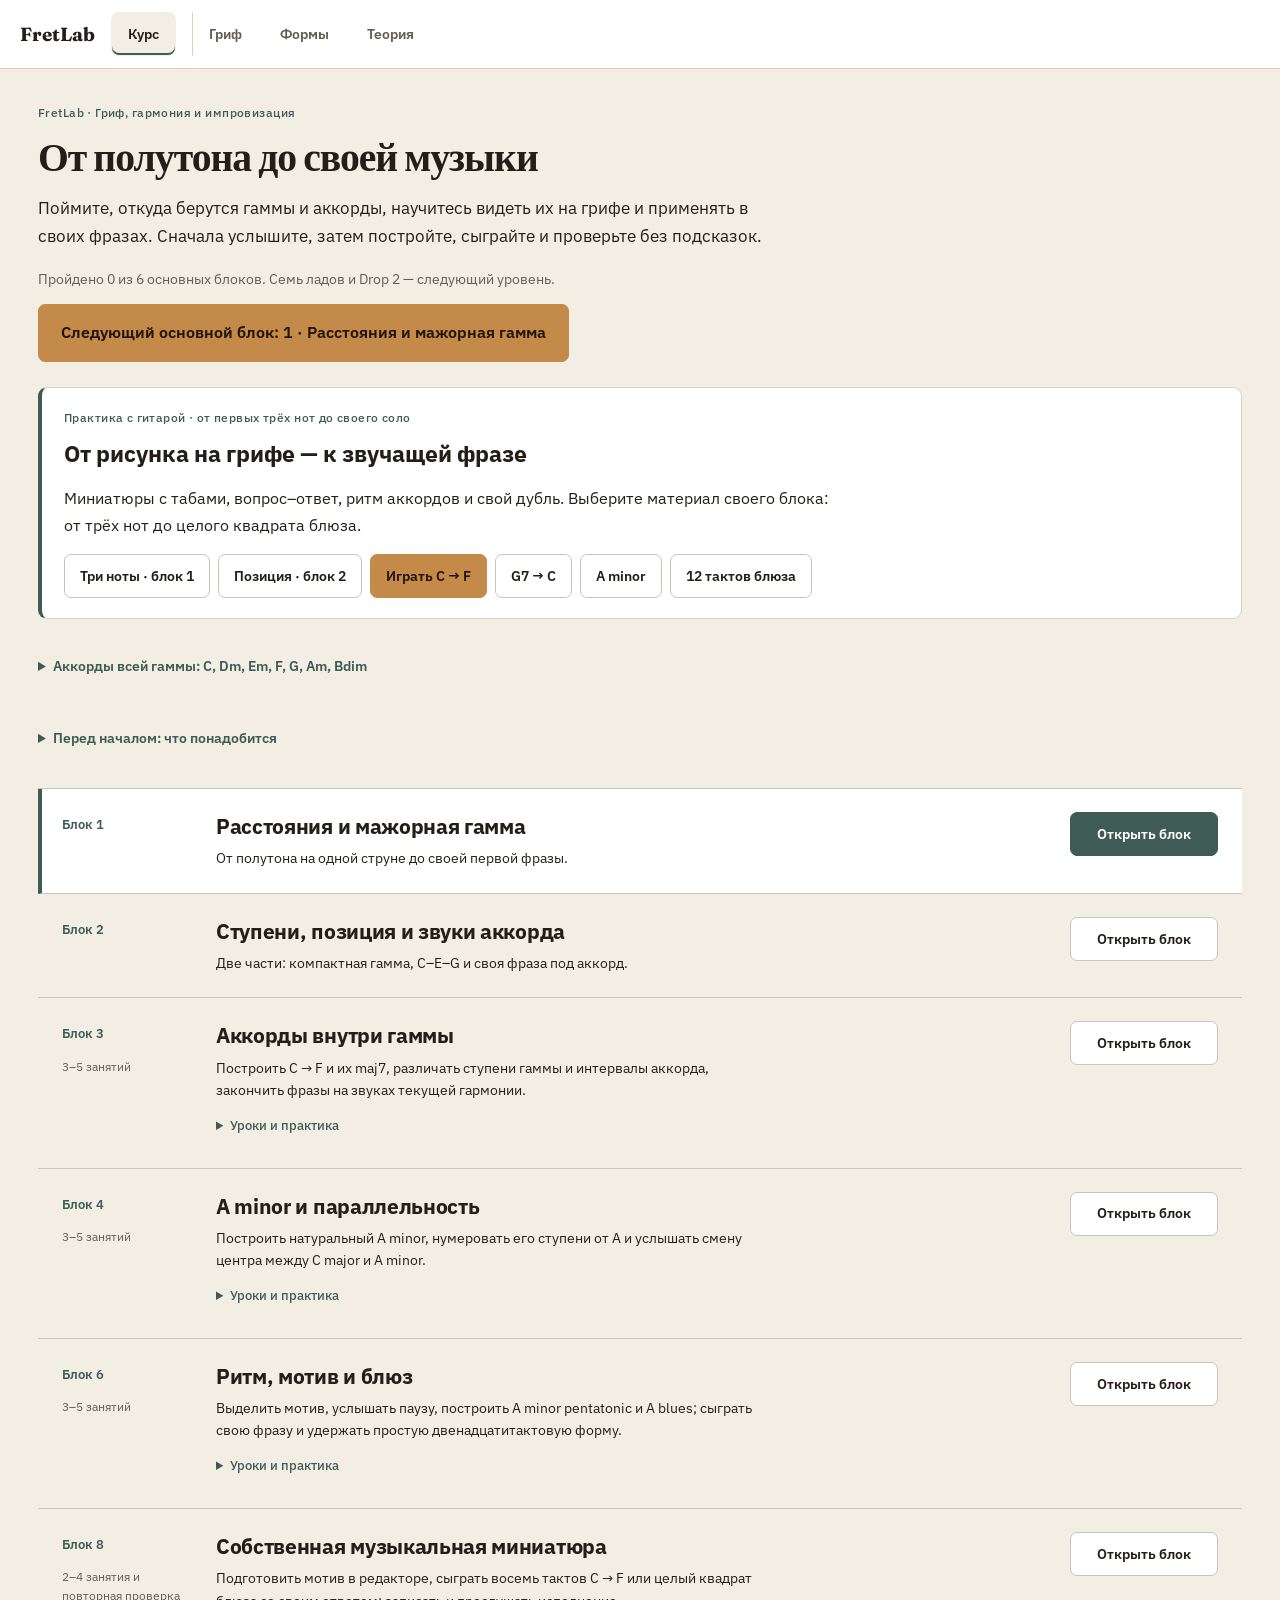
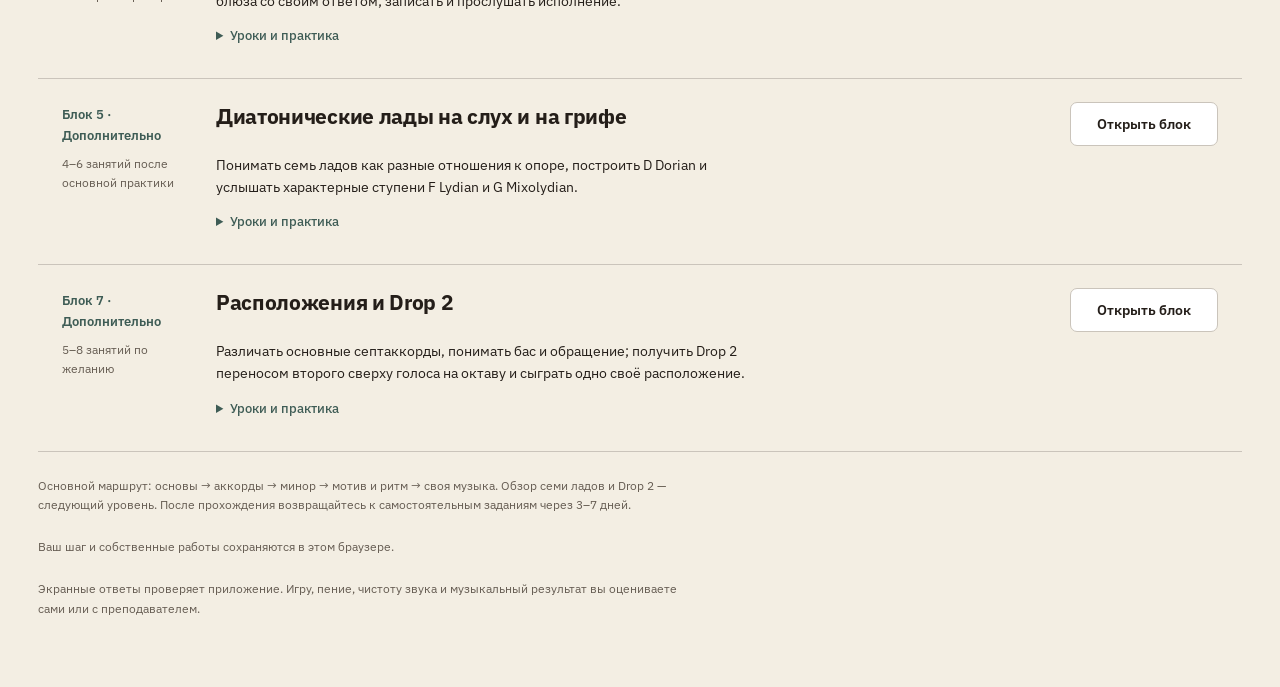
==== commit 7cc91175: "Add guitar practice modes, sandbox experiments and course review improvements" ====
--- a/course-lab.html
+++ b/course-lab.html
@@ -290,9 +290,9 @@
 <div class="v2-topbar">
   <div class="v2-brand">FretLab</div>
   <nav class="v2-tabs" role="tablist" aria-label="Разделы">
-    <button class="v2-tab-btn" id="tab-course" role="tab" aria-selected="false" aria-controls="panel-course" tabindex="-1">Весь курс</button>
-    <button class="v2-tab-btn" id="tab-block" role="tab" aria-selected="true" aria-controls="panel-block" tabindex="0">Блок 1</button>
-    <button class="v2-tab-btn" id="tab-block2" role="tab" aria-selected="false" aria-controls="panel-block2" tabindex="-1">Блок 2</button>
+    <button class="v2-tab-btn" id="tab-course" role="tab" aria-selected="true" aria-controls="panel-course" tabindex="0">Курс</button>
+    <button class="v2-tab-btn" id="tab-block" role="tab" aria-selected="false" aria-controls="panel-block" tabindex="-1" hidden>Блок 1</button>
+    <button class="v2-tab-btn" id="tab-block2" role="tab" aria-selected="false" aria-controls="panel-block2" tabindex="-1" hidden>Блок 2</button>
     <button class="v2-tab-btn" id="tab-sandbox" role="tab" aria-selected="false" aria-controls="panel-sandbox" tabindex="-1">Гриф</button>
     <button class="v2-tab-btn" id="tab-learn" role="tab" aria-selected="false" aria-controls="panel-learn" tabindex="-1">Формы</button>
     <button class="v2-tab-btn" id="tab-explore" role="tab" aria-selected="false" aria-controls="panel-explore" tabindex="-1">Теория</button>
@@ -300,7 +300,7 @@
   <button type="button" id="tabsMore" class="play-btn tabs-more" aria-label="Прокрутить разделы вправо" hidden>→</button>
 </div>
 
-<section id="panel-course" role="tabpanel" aria-labelledby="tab-course">
+<section id="panel-course" role="tabpanel" aria-labelledby="tab-course" class="v2-active">
   <div class="v2-wrap course-complete-wrap">
     <div id="courseHome">
       <p class="course-eyebrow">FretLab · Гриф, гармония и импровизация</p>
@@ -308,10 +308,18 @@
       <p class="lesson-copy">Поймите, откуда берутся гаммы и аккорды, научитесь видеть их на грифе и применять в своих фразах. Сначала услышите, затем постройте, сыграйте и проверьте без подсказок.</p>
       <p id="courseSummary" tabindex="-1" role="status"></p>
       <p id="courseHomeNotice" class="sandbox-readout" role="status" hidden></p>
+      <div class="b2-reminders" data-b2-reviews hidden role="region" aria-label="Повторение пройденного"></div>
       <p><button type="button" class="play-btn primary-btn" id="courseResume">Продолжить курс</button></p>
+      <section class="course-practice-entry" aria-labelledby="practiceEntryTitle">
+        <p class="course-eyebrow">Практика с гитарой · от первых трёх нот до своего соло</p>
+        <h2 id="practiceEntryTitle">От рисунка на грифе — к звучащей фразе</h2>
+        <p>Миниатюры с табами, вопрос–ответ, ритм аккордов и свой дубль. Выберите материал своего блока: от трёх нот до целого квадрата блюза.</p>
+        <div class="sandbox-controls"><button type="button" class="play-btn" data-practice-open="starter">Три ноты · блок 1</button><button type="button" class="play-btn" data-practice-open="melody">Позиция · блок 2</button><button type="button" class="play-btn primary-btn" id="coursePracticeLaunch" data-practice-open="cf">Играть C → F</button><button type="button" class="play-btn" data-practice-open="cadence">G7 → C</button><button type="button" class="play-btn" data-practice-open="am">A minor</button><button type="button" class="play-btn" data-practice-open="blues">12 тактов блюза</button></div>
+      </section>
+      <details id="courseHarmonyDetails" class="block-plan"><summary>Аккорды всей гаммы: C, Dm, Em, F, G, Am, Bdim</summary><div id="courseHarmony"></div></details>
       <details class="block-plan"><summary>Перед началом: что понадобится</summary><p>Гитара в стандартном строе и возможность извлекать отдельные звуки. На занятие закладывайте 30–60 минут; часть времени обязательно играйте на инструменте. Ориентиры по занятиям — рекомендация, а не срок освоения.</p><div class="sandbox-controls"><button type="button" class="play-btn" data-course-help="setup">Подготовить гитару</button><button type="button" class="play-btn" data-course-help="sound">Проверить звук</button><button type="button" class="play-btn" data-course-help="terms">Термины</button></div></details>
       <div id="courseModuleCards" class="course-module-grid"></div>
-      <p class="hint">Сначала двигайтесь по основному маршруту. Блок расположений и Drop 2 — дополнительный. После прохождения возвращайтесь к самостоятельным заданиям через 3–7 дней.</p>
+      <p class="hint">Основной маршрут: основы → аккорды → минор → мотив и ритм → своя музыка. Обзор семи ладов и Drop 2 — следующий уровень. После прохождения возвращайтесь к самостоятельным заданиям через 3–7 дней.</p>
     </div>
     <section id="courseWork" hidden aria-labelledby="courseStepTitle">
       <p class="course-breadcrumb"><button type="button" class="play-btn text-btn" id="courseRoute">← Весь курс</button><span id="courseBreadcrumb"></span><button type="button" class="play-btn text-btn" data-course-help="terms">Термины</button></p>
@@ -324,15 +332,16 @@
           <p id="courseStepFeedback" class="sandbox-readout" hidden role="status" aria-live="polite"></p>
           <div class="sandbox-controls"><button type="button" class="play-btn" id="courseStop" hidden>■ Стоп</button><span id="courseAudioStatus" role="status" aria-live="off"></span></div>
           <details class="audio-options"><summary>Темп и повторение</summary><label>Темп (уд/мин) <input type="number" id="courseTempo" min="40" max="120" value="80"></label><button type="button" class="play-btn text-btn" id="courseRetry">Новая попытка текущего задания</button></details>
-          <nav class="sandbox-controls course-navigation" aria-label="Шаги курса"><button type="button" class="play-btn text-btn" id="courseBack">← Назад</button><div class="lesson-next-action"><button type="button" class="play-btn primary-btn" id="courseNext" aria-describedby="courseNextHelp">Дальше →</button><p id="courseNextHelp" role="status"></p></div></nav>
+          <nav class="sandbox-controls course-navigation" aria-label="Шаги курса"><button type="button" class="play-btn text-btn" id="courseBack">← Назад</button><div class="lesson-next-action"><button type="button" class="play-btn primary-btn" id="courseNext" aria-describedby="courseNextHelp">Дальше →</button><p id="courseNextHelp" role="status"></p></div><button type="button" class="play-btn text-btn" id="coursePreview" title="Открыть следующий шаг, не отмечая этот выполненным">Посмотреть дальше</button></nav>
         </div>
       </div>
     </section>
+    <section id="coursePracticeWork" hidden aria-label="Практика с гитарой"></section>
     <p id="courseStorage" class="hint"></p>
     <p class="hint">Экранные ответы проверяет приложение. Игру, пение, чистоту звука и музыкальный результат вы оцениваете сами или с преподавателем.</p>
   </div>
 </section>
-<section id="panel-block" role="tabpanel" aria-labelledby="tab-block" class="v2-active">
+<section id="panel-block" role="tabpanel" aria-labelledby="tab-block">
   <div class="course-helpbar v2-wrap"><button type="button" class="play-btn text-btn" data-course-help="sound">Звук</button><button type="button" class="play-btn text-btn" data-course-help="terms">Термины и гриф</button><button type="button" class="play-btn text-btn" data-course-help="setup">Подготовить гитару</button></div>
   <div class="v2-wrap block-wrap" id="blockRoute">
     <div id="blockOverview">
@@ -352,6 +361,7 @@
       <p>Ориентир на занятие: 5 минут повторения, 5 минут объяснения, 10 минут игры, 5 минут слуха/ритма и 5 минут своей музыки. Двигайтесь в удобном темпе и возвращайтесь к трудным заданиям.</p>
     </details>
     <details class="block-plan"><summary>Как это работает</summary><p>Ответы на экране проверяет приложение. Игра и пение — ваша самопроверка или работа с преподавателем.</p><p id="blockStorage" class="hint"></p></details>
+    <p><button type="button" class="play-btn" data-practice-open="starter">Сыграть этюд из трёх нот</button></p>
     <p><button type="button" class="play-btn text-btn" id="blockNextLesson">Дальше: Блок 2 · Ступени и позиция →</button></p>
     </div>
     <section id="blockWorkspace" class="block-workspace" aria-labelledby="blockTaskTitle" hidden>
@@ -464,18 +474,38 @@
 <section id="panel-sandbox" role="tabpanel" aria-labelledby="tab-sandbox">
   <div class="v2-wrap">
     <h1>Свободный гриф</h1>
-    <p>Нажмите на любой лад: нота появится и прозвучит. Повторное нажатие убирает её.</p>
+    <p>Соберите аппликатуру на грифе — определитель покажет возможные аккорды. Нажатие на новый лад той же струны заменяет прежнюю ноту.</p>
     <div class="sandbox-controls">
-      <label>Действие <select id="sandboxAction"><option value="mark">Ставить и убирать ноты</option><option value="listen">Только слушать</option><option value="measure">Измерить интервал</option></select></label>
-      <label>Названия <select id="sandboxSpelling"><option value="sharp">С диезами ♯</option><option value="flat">С бемолями ♭</option></select></label>
+      <label>Действие <select id="sandboxAction"><option value="chord">Аккорд</option><option value="mark">Свободные ноты</option><option value="listen">Слушать ноты</option><option value="measure">Интервал</option></select></label>
+      <label>Названия <select id="sandboxSpelling"><option value="auto">Авто</option><option value="sharp">С диезами ♯</option><option value="flat">С бемолями ♭</option></select></label>
+      <div id="chordControls" class="sandbox-controls">
+        <label>Основной тон <select id="chordRoot"><option value="auto">Авто</option></select></label>
+        <label>На грифе <select id="chordDisplay"><option value="notes">Ноты</option><option value="intervals">Интервалы</option></select></label>
+      </div>
       <button type="button" class="play-btn text-btn" id="sandboxClear">Очистить гриф</button>
+      <button type="button" class="play-btn text-btn" id="sandboxUndo" disabled>Отменить</button>
     </div>
     <p class="hint" id="sandboxHelp">Отмечайте любые ноты на всех шести струнах. С клавиатуры: Tab — вход на гриф, стрелки — выбор лада и струны, Enter — нота.</p>
+    <div id="chordStrings" aria-label="Открытые и заглушённые струны"></div>
+    <div id="chordQuickResult" hidden><span>Аккорд</span><strong id="chordQuickName" aria-live="polite" aria-atomic="true">Выберите ноты</strong></div>
+    <div id="sandboxIdeas"></div>
     <div class="board-outer"><div class="board" id="sandboxBoard" aria-label="Интерактивный гриф, первая струна сверху"></div></div>
     <div class="sandbox-readout" id="sandboxReadout" role="status" aria-live="polite"></div>
+    <section id="chordPanel" aria-labelledby="chordStatus">
+      <p class="chord-eyebrow">Определитель аккордов</p>
+      <h2 id="chordStatus">Выберите ноты аккорда</h2>
+      <div id="chordResults" role="group" aria-label="Возможные названия аккорда"></div>
+      <p id="chordFormula"></p>
+      <p id="chordBass"></p>
+      <p id="chordDetails"></p>
+      <p id="chordWarnings" role="status" aria-live="polite"></p>
+      <p class="hint" id="chordStorage"></p>
+      <details id="chordOtherInterpretations" hidden><summary>Другие трактовки</summary><p>Эти варианты предполагают пропущенные звуки: они указаны в названии. Выберите имя или задайте основной тон, чтобы пересчитать интервалы на грифе. Бас — самая низкая звучащая нота; он может отличаться от основного тона.</p><div id="chordOtherResults" role="group" aria-label="Другие трактовки с пропущенными звуками"></div></details>
+    </section>
     <div class="sandbox-controls">
       <button type="button" class="play-btn" id="sandboxSequence">▶ По очереди</button>
       <button type="button" class="play-btn" id="sandboxTogether">▶ Вместе</button>
+      <button type="button" class="play-btn text-btn" id="sandboxStop" hidden>■ Стоп</button>
     </div>
     <p class="hint">Первая струна — тонкая E сверху. Лад 0 — открытая струна. В режиме интервала золотая нота — начало, бирюзовая — конец. Название интервала зависит и от букв нот, и от числа полутонов.</p>
   </div>
@@ -2745,14 +2775,14 @@
     stopSequence();
     tabs.forEach(t=>{
       const isActive = t===tab;
-      const selected = isActive;
+      const selected = isActive || (t.id==='tab-course' && ['tab-block','tab-block2'].includes(tab.id));
       t.setAttribute('aria-selected', selected?'true':'false');
-      t.tabIndex = selected ? 0 : -1;
+      t.tabIndex = selected && !t.hidden ? 0 : -1;
       document.getElementById('panel-'+t.id.slice(4)).classList.toggle('v2-active', isActive);
     });
-    tab.focus();
-  }
-  const visibleTabs=tabs;
+    (tab.hidden?document.getElementById('tab-course'):tab).focus();
+  }
+  const visibleTabs=tabs.filter(t=>!t.hidden);
   tabs.forEach(tab=>{
     const i=visibleTabs.indexOf(tab);
     tab.addEventListener('click', ()=>activate(tab));
@@ -2813,10 +2843,17 @@
 </script>
 <link rel="stylesheet" href="course-sandbox.css">
 <link rel="stylesheet" href="course-complete-design.css">
+<link rel="stylesheet" href="chord-identifier.css">
+<link rel="stylesheet" href="course-practice.css">
+<link rel="stylesheet" href="course-review-support.css">
+<link rel="stylesheet" href="sandbox-ideas.css">
+<script src="chord-identifier.js"></script>
 <script src="course-sandbox.js"></script>
 <script src="course-lessons-content.js"></script>
 <script src="course-lesson.js"></script>
 <script src="course-rhythm-player.js"></script>
+<script src="course-practice-player.js"></script>
+<script src="course-practice-content.js"></script>
 <script src="course-block-one.js"></script>
 <script src="course-block-two-content.js"></script>
 <script src="course-block-two.js"></script>
@@ -2825,5 +2862,8 @@
 <script src="course-complete-content.js"></script>
 <script src="course-complete.js"></script>
 <script src="course-help.js"></script>
+<script src="course-practice.js"></script>
+<script src="course-review-support.js"></script>
+<script src="sandbox-ideas.js"></script>
 </body>
 </html>
--- a/chord-identifier.css
+++ b/chord-identifier.css
@@ -0,0 +1,448 @@
+/* Chord identification shares the existing instrument, palette and controls.
+   No selectors in this layer reach another course panel or the fretboard notes. */
+#panel-sandbox {
+  --chord-soft: color-mix(in srgb, var(--teal) 7%, var(--bg));
+  --chord-rule: color-mix(in srgb, var(--ink) 22%, var(--bg));
+}
+#panel-sandbox > .v2-wrap {
+  max-width: 1260px;
+  min-width: 0;
+  padding: 28px;
+}
+#panel-sandbox h1 {
+  margin: 0 0 10px;
+  font-size: 32px;
+  line-height: 1.2;
+}
+#panel-sandbox h1 + p {
+  max-width: 78ch;
+  margin: 0 0 20px;
+  font-size: 15px;
+  line-height: 1.65;
+}
+#panel-sandbox :is(button:not(.sandbox-hit), summary, select):focus-visible {
+  outline: 3px solid var(--teal);
+  outline-offset: 3px;
+}
+#panel-sandbox .sandbox-controls {
+  gap: 10px;
+  margin: 14px 0;
+}
+#panel-sandbox .sandbox-controls label {
+  min-width: 0;
+  margin-bottom: 0;
+  font-size: 11px;
+  line-height: 1.5;
+}
+#panel-sandbox .sandbox-controls select {
+  min-height: 44px;
+  min-width: 0;
+  width: 100%;
+  padding: 10px 30px 10px 10px;
+  font-size: 14px;
+  line-height: 1.4;
+  text-overflow: ellipsis;
+}
+#panel-sandbox .play-btn {
+  min-height: 44px;
+  max-width: 100%;
+  padding: 10px 14px;
+  border-color: var(--chord-rule);
+  border-radius: 7px;
+  font-size: 13px;
+  line-height: 1.45;
+  white-space: normal;
+}
+#panel-sandbox .play-btn.text-btn {
+  color: var(--teal);
+  border-color: transparent;
+}
+#panel-sandbox #sandboxTogether:not(:disabled) {
+  background: var(--brass);
+  border-color: var(--brass);
+  color: #211408;
+}
+#panel-sandbox .play-btn:disabled {
+  opacity: 1;
+  background: transparent;
+  border: 1px dashed var(--chord-rule);
+  color: var(--muted);
+  cursor: not-allowed;
+}
+#panel-sandbox #chordControls {
+  display: flex;
+  align-items: end;
+  flex-wrap: wrap;
+  gap: 10px;
+  min-width: 0;
+  margin: 0;
+}
+#panel-sandbox #chordRoot { min-width: 146px; }
+#panel-sandbox #chordDisplay { min-width: 150px; }
+#panel-sandbox #sandboxHelp {
+  max-width: 100ch;
+  margin: 16px 0;
+  color: var(--muted);
+  font-size: 12px;
+  line-height: 1.65;
+}
+#panel-sandbox .board-outer {
+  max-width: 100%;
+  overscroll-behavior-inline: contain;
+}
+#panel-sandbox #chordQuickResult {
+  display: flex;
+  align-items: baseline;
+  gap: 14px;
+  min-width: 0;
+  min-height: 48px;
+  margin: 0 0 10px;
+  padding: 10px 12px;
+  border-bottom: 2px solid var(--teal);
+  border-radius: 5px 5px 0 0;
+  background: var(--panel);
+  color: var(--ink);
+}
+#panel-sandbox #chordQuickResult > span {
+  flex: 0 0 auto;
+  color: var(--muted);
+  font-size: 12px;
+  line-height: 1.5;
+}
+#panel-sandbox #chordQuickName {
+  min-width: 0;
+  overflow: hidden;
+  color: var(--ink);
+  font-size: 22px;
+  font-weight: 600;
+  line-height: 1.3;
+  text-overflow: ellipsis;
+  white-space: nowrap;
+}
+
+/* Six instruments states form one strip, rather than six separate cards. */
+#panel-sandbox #chordStrings {
+  display: grid;
+  grid-template-columns: repeat(6, minmax(0, 1fr));
+  gap: 0;
+  min-width: 0;
+  margin: 0 0 12px;
+  padding: 5px 0;
+  border-top: 1px solid var(--chord-rule);
+  border-bottom: 1px solid var(--chord-rule);
+}
+#panel-sandbox .chord-string-control {
+  display: grid;
+  grid-template-columns: minmax(0, 1fr) 36px 36px;
+  gap: 1px 4px;
+  align-items: center;
+  min-width: 0;
+  padding: 6px 8px;
+  border: 0;
+  border-right: 1px solid var(--border);
+  border-radius: 0;
+  background: transparent;
+}
+#panel-sandbox .chord-string-control:last-child { border-right: 0; }
+#panel-sandbox .chord-string-control > :is(.chord-string-label, label) {
+  grid-column: 1;
+  grid-row: 1;
+  min-width: 0;
+  margin: 0;
+  color: var(--ink);
+  font-size: 12px;
+  font-weight: 600;
+  line-height: 1.35;
+  letter-spacing: 0;
+  text-transform: none;
+}
+#panel-sandbox .chord-string-state {
+  grid-column: 1;
+  grid-row: 2;
+  min-width: 0;
+  color: var(--muted);
+  font-size: 11px;
+  line-height: 1.4;
+  overflow-wrap: anywhere;
+}
+#panel-sandbox .chord-string-control :is(.chord-open, .chord-mute) {
+  grid-row: 1 / 3;
+  display: grid;
+  place-items: center;
+  width: 36px;
+  min-width: 0;
+  height: 40px;
+  min-height: 40px;
+  margin: 0;
+  padding: 0;
+  border: 1px solid var(--chord-rule);
+  border-radius: 5px;
+  background: var(--panel);
+  color: var(--muted);
+  font: 500 21px/1 'IBM Plex Sans', sans-serif;
+  text-align: center;
+  cursor: pointer;
+}
+#panel-sandbox .chord-string-control .chord-open { grid-column: 2; }
+#panel-sandbox .chord-string-control .chord-mute { grid-column: 3; }
+#panel-sandbox .chord-string-control .chord-open[aria-pressed="true"] {
+  background: var(--teal);
+  border-color: var(--teal);
+  color: var(--panel);
+  box-shadow: inset 0 -3px color-mix(in srgb, var(--ink) 40%, var(--teal));
+  font-weight: 700;
+}
+#panel-sandbox .chord-string-control .chord-mute[aria-pressed="true"] {
+  border: 2px dashed var(--ink);
+  background: transparent;
+  color: var(--ink);
+  font-weight: 700;
+}
+#panel-sandbox .chord-string-control[data-state="fretted"] .chord-string-state {
+  color: var(--teal);
+  font-weight: 600;
+}
+
+/* The selected name leads; formula, bass and ambiguity remain separate facts. */
+#panel-sandbox #chordPanel {
+  min-width: 0;
+  margin: 18px 0 0;
+  padding: 20px 22px;
+  border: 1px solid var(--border);
+  border-radius: 10px;
+  background: var(--panel);
+}
+#panel-sandbox #chordPanel > .chord-eyebrow {
+  margin: 0 0 7px;
+  color: var(--muted);
+  font-size: 11px;
+  font-weight: 500;
+  line-height: 1.5;
+  letter-spacing: .04em;
+}
+#panel-sandbox #chordStatus {
+  margin: 0;
+  color: var(--ink);
+  font-size: 18px;
+  font-weight: 500;
+  line-height: 1.5;
+}
+#panel-sandbox #chordPanel:has(.chord-candidate) #chordStatus {
+  color: var(--ink);
+  font-size: 34px;
+  font-weight: 600;
+  line-height: 1.2;
+  letter-spacing: -.025em;
+  overflow-wrap: anywhere;
+}
+#panel-sandbox :is(#chordResults, #chordOtherResults) {
+  display: flex;
+  align-items: center;
+  flex-wrap: wrap;
+  gap: 8px;
+  min-width: 0;
+  margin: 12px 0 16px;
+}
+#panel-sandbox :is(#chordResults, #chordOtherResults):empty { display: none; }
+#panel-sandbox #chordOtherResults { margin: 12px 0 0; }
+#panel-sandbox .chord-candidate {
+  min-width: 0;
+  min-height: 44px;
+  max-width: 100%;
+  padding: 10px 14px;
+  border: 1px solid var(--chord-rule);
+  border-radius: 7px;
+  background: transparent;
+  color: var(--ink);
+  font: 500 15px/1.35 'IBM Plex Sans', sans-serif;
+  text-align: left;
+  overflow-wrap: anywhere;
+  cursor: pointer;
+}
+#panel-sandbox .chord-candidate[aria-pressed="true"] {
+  min-height: 44px;
+  padding: 9px 13px;
+  border: 2px solid var(--teal);
+  background: var(--chord-soft);
+  color: var(--teal);
+  font-size: 16px;
+  font-weight: 600;
+  letter-spacing: -.025em;
+}
+#panel-sandbox :is(#chordFormula, #chordBass, #chordDetails, #chordWarnings) {
+  max-width: 96ch;
+  margin: 10px 0 0;
+  font-size: 14px;
+  line-height: 1.65;
+}
+#panel-sandbox #chordFormula {
+  color: var(--ink);
+  font-family: 'IBM Plex Mono', monospace;
+  font-size: 14px;
+  line-height: 1.8;
+}
+#panel-sandbox #chordBass,
+#panel-sandbox #chordDetails { color: var(--muted); }
+#panel-sandbox #chordWarnings:not(:empty) {
+  margin-top: 14px;
+  padding: 10px 13px;
+  border-left: 3px solid var(--brass);
+  border-radius: 0 5px 5px 0;
+  background: var(--warn-bg);
+  color: var(--ink);
+  font-size: 13px;
+}
+#panel-sandbox :is(#chordFormula, #chordBass, #chordDetails, #chordWarnings):empty {
+  display: none;
+}
+#panel-sandbox #chordPanel > details {
+  margin-top: 14px;
+  border-top: 1px solid var(--border);
+  font-size: 13px;
+  line-height: 1.65;
+}
+#panel-sandbox #chordPanel > details > summary {
+  min-height: 44px;
+  padding: 12px 0 0;
+  color: var(--teal);
+  cursor: pointer;
+}
+#panel-sandbox #chordPanel > details > p { margin: 8px 0 0; }
+#panel-sandbox #chordStorage {
+  margin: 12px 0 0;
+  font-size: 12px;
+  line-height: 1.6;
+}
+#panel-sandbox #chordStorage:empty { display: none; }
+#panel-sandbox #sandboxReadout {
+  margin: 16px 0;
+  font-size: 14px;
+  line-height: 1.65;
+}
+#panel-sandbox:has(#chordPanel:not([hidden])) #sandboxReadout {
+  min-height: 0;
+  margin: 11px 0 0;
+  padding: 0;
+  border: 0;
+  border-radius: 0;
+  background: transparent;
+  color: var(--muted);
+  font-family: 'IBM Plex Mono', monospace;
+  font-size: 12px;
+  line-height: 1.65;
+}
+#panel-sandbox > .v2-wrap > .hint:last-child {
+  max-width: 105ch;
+  margin: 16px 0 0;
+  font-size: 12px;
+  line-height: 1.65;
+}
+@media (hover: hover) {
+  #panel-sandbox :is(.play-btn, .chord-candidate, .chord-open, .chord-mute):not(:disabled):hover {
+    opacity: 1;
+    border-color: var(--teal);
+    background: var(--chord-soft);
+    color: var(--teal);
+  }
+}
+@media (max-width: 1080px) and (min-width: 701px) {
+  #panel-sandbox #chordStrings { grid-template-columns: repeat(3, minmax(0, 1fr)); }
+  #panel-sandbox .chord-string-control:nth-child(3) { border-right: 0; }
+  #panel-sandbox .chord-string-control:nth-child(n+4) { border-top: 1px solid var(--border); }
+}
+@media (min-width: 960px) {
+  #panel-sandbox #chordPanel:has(.chord-candidate) {
+    display: grid;
+    grid-template-columns: minmax(220px, .65fr) minmax(0, 1.35fr);
+    column-gap: 30px;
+  }
+  #panel-sandbox #chordPanel:has(.chord-candidate) > .chord-eyebrow { grid-column: 1; grid-row: 1; }
+  #panel-sandbox #chordPanel:has(.chord-candidate) > #chordStatus { grid-column: 1; grid-row: 2; }
+  #panel-sandbox #chordPanel:has(.chord-candidate) > #chordResults {
+    grid-column: 1;
+    grid-row: 3 / 7;
+    align-content: start;
+    align-items: start;
+    margin: 14px 0 0;
+  }
+  #panel-sandbox #chordPanel:has(.chord-candidate) > #chordFormula { grid-column: 2; grid-row: 1 / 3; align-self: start; margin: 0; }
+  #panel-sandbox #chordPanel:has(.chord-candidate) > #chordBass { grid-column: 2; grid-row: 3; margin-top: 0; }
+  #panel-sandbox #chordPanel:has(.chord-candidate) > #chordDetails { grid-column: 2; grid-row: 4; }
+  #panel-sandbox #chordPanel:has(.chord-candidate) > #chordWarnings { grid-column: 2; grid-row: 5; }
+  #panel-sandbox #chordPanel:has(.chord-candidate) > #chordStorage { grid-column: 2; grid-row: 6; }
+  #panel-sandbox #chordPanel:has(.chord-candidate) > details { grid-column: 1 / -1; grid-row: 7; }
+}
+@media (max-width: 700px) {
+  #panel-sandbox > .v2-wrap { padding: 22px 16px; }
+  #panel-sandbox h1 { font-size: 29px; }
+  #panel-sandbox h1 + p { margin-bottom: 14px; font-size: 14px; }
+  #panel-sandbox .sandbox-controls:has(#sandboxAction) {
+    display: grid;
+    grid-template-columns: repeat(2, minmax(0, 1fr));
+    gap: 10px;
+    align-items: end;
+    margin: 0 0 10px;
+  }
+  #panel-sandbox .sandbox-controls:has(#sandboxAction) > label { width: auto; }
+  #panel-sandbox #chordControls {
+    display: grid;
+    grid-template-columns: repeat(2, minmax(0, 1fr));
+    grid-column: 1 / -1;
+    gap: 10px;
+    margin: 0;
+  }
+  #panel-sandbox #chordControls label { width: auto; }
+  #panel-sandbox :is(#chordRoot, #chordDisplay) { min-width: 0; }
+  #panel-sandbox #sandboxHelp { margin: 12px 0 14px; }
+  #panel-sandbox #chordQuickResult {
+    position: sticky;
+    top: 70px;
+    z-index: 10;
+    gap: 12px;
+    margin-bottom: 10px;
+    scroll-margin-top: 70px;
+  }
+  #panel-sandbox :is(.sandbox-hit, .chord-open, .chord-mute, .chord-candidate) {
+    scroll-margin-top: 132px;
+  }
+  #panel-sandbox #chordStrings {
+    grid-template-columns: repeat(2, minmax(0, 1fr));
+    margin: 12px 0 0;
+    padding: 0;
+  }
+  #panel-sandbox .chord-string-control {
+    grid-template-columns: minmax(0, 1fr) 40px 40px;
+    gap: 1px 4px;
+    padding: 8px 6px;
+  }
+  #panel-sandbox .chord-string-control:nth-child(even) { border-right: 0; }
+  #panel-sandbox .chord-string-control:nth-child(n+3) { border-top: 1px solid var(--border); }
+  #panel-sandbox .chord-string-control :is(.chord-open, .chord-mute) {
+    width: 40px;
+    height: 44px;
+    min-height: 44px;
+  }
+  #panel-sandbox .chord-string-state { font-size: 11px; }
+  #panel-sandbox #chordPanel { margin-top: 16px; padding: 17px 16px; }
+  #panel-sandbox #chordStatus { font-size: 17px; }
+  #panel-sandbox .chord-candidate { padding: 10px 12px; font-size: 14px; }
+  #panel-sandbox #chordPanel:has(.chord-candidate) #chordStatus { font-size: 30px; }
+  #panel-sandbox .chord-candidate[aria-pressed="true"] { font-size: 16px; }
+  #panel-sandbox #chordFormula { font-size: 13px; }
+  #panel-sandbox > .v2-wrap:has(> #chordStrings:not([hidden])) {
+    display: flex;
+    flex-direction: column;
+  }
+  #panel-sandbox > .v2-wrap:has(> #chordStrings:not([hidden])) > .board-outer { order: 1; }
+  #panel-sandbox #chordStrings { order: 2; }
+  #panel-sandbox #chordPanel,
+  #panel-sandbox #sandboxReadout { order: 3; }
+  #panel-sandbox .sandbox-controls:has(#sandboxSequence) { order: 4; }
+  #panel-sandbox > .v2-wrap > .hint:last-child { order: 5; }
+}
+@media (max-width: 600px) {
+  #panel-sandbox #chordQuickResult {
+    top: 58px;
+    scroll-margin-top: 58px;
+  }
+}
--- a/course-practice.css
+++ b/course-practice.css
@@ -0,0 +1,102 @@
+/* The practice room keeps instrument, score and transport in one reading order. */
+#coursePracticeWork { max-width: 1120px; margin: 0 auto; padding: 0 0 36px; scroll-margin-top: 90px; }
+#courseHome .course-practice-entry { margin: 25px 0; padding: 20px 22px; border: 1px solid var(--border); border-left: 4px solid var(--teal); border-radius: 9px; background: var(--panel); }
+#courseHome .course-practice-entry h2 { margin: 8px 0 12px; font-size: 23px; line-height: 1.3; }
+#courseHome .course-practice-entry p { max-width: 78ch; line-height: 1.65; }
+#courseHome .course-practice-entry .sandbox-controls { flex-wrap: wrap; margin: 16px 0 0; }
+#courseHome .course-practice-entry .play-btn { min-height: 44px; white-space: normal; }
+#coursePracticeWork h1 { margin: 12px 0; font-size: clamp(27px, 4vw, 37px); line-height: 1.2; }
+#coursePracticeWork h2 { margin: 0 0 12px; font-size: 23px; line-height: 1.35; }
+#coursePracticeWork p { line-height: 1.65; }
+#coursePracticeWork .practice-purpose { max-width: 78ch; margin: 10px 0 18px; font-size: 16px; }
+#coursePracticeWork label { display: flex; flex-direction: column; gap: 6px; margin: 0; color: var(--muted); font-size: 12px; }
+#coursePracticeWork :is(select,input[type="number"],textarea) { box-sizing: border-box; width: 100%; min-height: 44px; padding: 10px 12px; border: 1px solid var(--border); border-radius: 7px; background: var(--panel); color: var(--ink); font: inherit; font-size: 14px; }
+#coursePracticeWork textarea { min-height: 76px; resize: vertical; }
+#coursePracticeWork .play-btn { min-height: 44px; padding: 10px 15px; font-size: 14px; white-space: normal; }
+#coursePracticeWork .play-btn:disabled { opacity: 1; border-style: dashed; color: var(--muted); background: transparent; cursor: not-allowed; }
+#coursePracticeWork :is(button,select,input,textarea,summary):focus-visible { outline: 3px solid var(--teal); outline-offset: 3px; }
+#coursePracticeWork .practice-row { display: flex; flex-wrap: wrap; align-items: end; gap: 10px; margin: 12px 0; }
+#coursePracticeWork .practice-heading > label { max-width: 500px; margin: 18px 0; }
+#coursePracticeWork :is(.practice-plan,.practice-journal,.practice-tips) { margin: 18px 0; padding: 0 16px 12px; border: 1px solid var(--border); border-radius: 9px; background: var(--panel); }
+#coursePracticeWork summary { min-height: 44px; padding: 12px 0; color: var(--teal); cursor: pointer; line-height: 1.5; }
+#coursePracticeWork :is(ol,ul) { padding-left: 22px; line-height: 1.7; }
+#coursePracticeWork li + li { margin-top: 9px; }
+#coursePracticeWork .practice-return-note { padding: 10px 14px; border-left: 3px solid var(--brass); font-size: 14px; }
+#coursePracticeWork .practice-stages { display: flex; flex-wrap: wrap; gap: 6px; margin: 22px 0; padding-bottom: 14px; border-bottom: 1px solid var(--border); }
+#coursePracticeWork [aria-pressed="true"] { background: var(--teal); border-color: var(--teal); color: var(--panel); }
+#coursePracticeWork .practice-workspace { min-width: 0; }
+#coursePracticeWork .practice-transport { position: sticky; top: 70px; z-index: 12; padding: 10px 16px; margin: 18px 0; background: var(--panel); border: 1px solid var(--border); border-bottom: 3px solid var(--teal); border-radius: 9px; box-shadow: 0 3px 10px #0000000b; }
+#coursePracticeWork .practice-transport .practice-row { margin: 0; }
+#coursePracticeWork .practice-transport > .practice-row { align-items: end; }
+#coursePracticeWork .practice-transport label:has(#practiceTempo) { width: 106px; }
+#coursePracticeWork .practice-now { margin: 8px 0 0; font-family: 'IBM Plex Mono', monospace; font-size: 12px; font-variant-numeric: tabular-nums; }
+#coursePracticeWork .practice-player-settings { margin-top: 4px; }
+#coursePracticeWork .practice-player-settings summary { padding: 8px 0; min-height: 36px; font-size: 13px; }
+#coursePracticeWork .practice-player-settings .practice-row { margin: 10px 0; }
+#coursePracticeWork .practice-player-settings .practice-row > label:has(select) { width: 110px; }
+#coursePracticeWork .practice-check { display: flex; flex-direction: row; align-items: center; gap: 9px; min-height: 44px; padding: 5px 0; color: var(--ink); font-size: 14px; text-transform: none; letter-spacing: normal; }
+#coursePracticeWork .practice-check input { flex: 0 0 20px; width: 20px; height: 20px; accent-color: var(--teal); }
+#coursePracticeWork .practice-score-options { justify-content: space-between; }
+#coursePracticeWork .practice-score-options label:has(select) { min-width: 175px; }
+#coursePracticeWork .practice-score { margin: 16px 0 22px; color: var(--ink); }
+#coursePracticeWork .practice-tab { color: var(--ink); }
+#coursePracticeWork .practice-tab-bar { color: var(--ink); background: var(--panel); border-radius: 6px; }
+#coursePracticeWork .practice-tab-event.is-playing { color: var(--teal); }
+#coursePracticeWork .practice-tab-event:focus-visible { outline: 3px solid var(--teal); }
+#coursePracticeWork .practice-hidden-note { padding: 24px; border: 1px dashed var(--border); border-radius: 8px; }
+#coursePracticeWork :is(.practice-board-hint,.hint) { color: var(--muted); font-size: 12px; }
+#coursePracticeWork .practice-board-hint { margin: 8px 0 18px; }
+#coursePracticeWork .board-outer { max-width: 100%; margin: 14px 0 8px; }
+#coursePracticeWork .sandbox-hit { scroll-margin-top: 235px; }
+#coursePracticeWork .practice-note-buttons .play-btn { font-family: 'IBM Plex Mono', monospace; min-width: 54px; }
+#coursePracticeWork #practiceEarAnswer { margin: 20px 0; }
+#coursePracticeWork .practice-selection { padding: 10px 14px; border-left: 3px solid var(--brass); }
+#coursePracticeWork .practice-verified { padding: 12px 14px; color: var(--teal); border: 1px solid var(--teal); border-radius: 7px; }
+#coursePracticeWork .practice-journal > label { margin: 12px 0; }
+#coursePracticeWork .practice-export { padding-top: 8px; border-top: 1px solid var(--border); }
+#coursePracticeWork .practice-call-phase { padding: 16px; border: 2px solid var(--teal); border-radius: 8px; background: var(--panel); font-size: 18px; font-weight: 600; }
+#coursePracticeWork .practice-call-phase[data-phase="learner"] { border-color: var(--brass); background: var(--warn-bg,#f4e8cf); }
+#coursePracticeWork .practice-form { margin: 20px 0; }
+#coursePracticeWork .practice-form h3 { margin: 8px 0; font-size: 17px; }
+#coursePracticeWork .practice-form-grid { display: grid; grid-template-columns: repeat(4,minmax(0,1fr)); gap: 6px; }
+#coursePracticeWork .practice-form-bar { display: flex; flex-direction: column; align-items: center; gap: 5px; padding: 8px 4px; min-width: 0; }
+#coursePracticeWork .practice-form-bar small { font-size: 11px; color: var(--muted); }
+#coursePracticeWork .practice-form-bar.is-current { background: var(--teal); color: var(--panel); }
+#coursePracticeWork .practice-form-bar.is-current small { color: inherit; }
+#coursePracticeWork .practice-chord-diagrams { display: flex; flex-wrap: wrap; gap: 12px; margin: 18px 0 0; }
+#coursePracticeWork .practice-chord-diagram { width: 145px; max-width: 46%; color: var(--ink); background: var(--panel); border: 1px solid var(--border); border-radius: 8px; }
+#coursePracticeWork .practice-strum-bar { border: 1px solid var(--border); border-radius: 8px; background: var(--panel); margin: 12px 0; padding: 8px 12px; }
+#coursePracticeWork .practice-strum-bar p { margin: 0 0 8px; font-weight: 600; }
+#coursePracticeWork .practice-strum-counts { display: grid; grid-template-columns: repeat(8,minmax(0,1fr)); gap: 2px; }
+#coursePracticeWork .practice-stroke { display: flex; flex-direction: column; align-items: center; padding: 6px 1px; border-radius: 5px; }
+#coursePracticeWork .practice-stroke strong { font-size: 27px; line-height: 1.2; }
+#coursePracticeWork .practice-stroke.is-current { background: var(--teal); color: var(--panel); }
+#coursePracticeWork .practice-recorder { margin: 18px 0; padding: 0 16px 12px; border: 1px solid var(--border); border-radius: 9px; background: var(--panel); }
+#coursePracticeWork .practice-recorder audio { width: 100%; max-width: 520px; }
+#coursePracticeWork .practice-record-status { padding: 12px; border-left: 3px solid var(--brass); font-size: 14px; }
+@media (max-width: 700px) {
+  #coursePracticeWork .practice-purpose { font-size: 15px; }
+  #coursePracticeWork .practice-stages { display: grid; grid-template-columns: repeat(3,minmax(0,1fr)); gap: 6px; }
+  #coursePracticeWork .practice-stages .play-btn { padding: 9px 6px; font-size: 12px; }
+  #coursePracticeWork .practice-transport { padding: 9px 10px; }
+  #coursePracticeWork .practice-transport > .practice-row { display: grid; grid-template-columns: 1fr 1fr 90px; gap: 8px; }
+  #coursePracticeWork .practice-transport label:has(#practiceTempo) { width: auto; }
+  #coursePracticeWork .practice-transport .play-btn { padding: 9px 6px; }
+  #coursePracticeWork .practice-now { font-size: 11px; }
+  #coursePracticeWork .practice-score-options { gap: 6px; }
+  #coursePracticeWork .practice-score-options .practice-check { font-size: 13px; }
+  #coursePracticeWork .practice-score-options label:has(select) { min-width: 0; }
+  #coursePracticeWork .practice-note-buttons { gap: 6px; }
+  #coursePracticeWork .practice-note-buttons .play-btn { min-width: 46px; padding: 10px; }
+}
+@media (max-width: 600px) { #coursePracticeWork { scroll-margin-top: 74px; } #coursePracticeWork .practice-transport { top: 58px; } #courseHome .course-practice-entry { padding: 16px; } }
+@media (prefers-reduced-motion: reduce) { #coursePracticeWork * { scroll-behavior: auto !important; transition: none !important; } }
+@media print {
+  body.practice-print > :not(#panel-course), body.practice-print #panel-course > .v2-wrap > :not(#coursePracticeWork), body.practice-print #coursePracticeWork > :not(.practice-heading):not(.practice-workspace), body.practice-print #coursePracticeWork .practice-heading > :not(h1):not(.practice-purpose), body.practice-print #coursePracticeWork .practice-workspace > :not(h2):not(.practice-purpose):not(.practice-score) { display: none !important; }
+  body.practice-print #panel-course,body.practice-print #coursePracticeWork { display: block !important; margin: 0; padding: 0; max-width: none; }
+  body.practice-print #coursePracticeWork .practice-tab { break-inside: auto; }
+  body.practice-print #coursePracticeWork .practice-tab-bar { break-inside: avoid; }
+  body.practice-print #coursePracticeWork .practice-workspace > :is(.practice-chord-diagrams,.practice-strum,.practice-rhythm-help,.practice-form,.practice-call-phase) { display: block !important; }
+  body.practice-print #coursePracticeWork .practice-chord-diagrams { display: flex !important; }
+  body.practice-print #coursePracticeWork { color: #111; --ink:#111; --muted:#444; --panel:#fff; --teal:#111; }
+}
--- a/course-review-support.css
+++ b/course-review-support.css
@@ -0,0 +1,22 @@
+[hidden] { display:none !important; }
+#courseHarmony { scroll-margin-top:90px; }
+.harmony-cards { display:grid; grid-template-columns:repeat(7,minmax(0,1fr)); gap:6px; margin:16px 0; }
+.harmony-cards button { min-height:48px; padding:8px; }
+.harmony-cards [aria-pressed="true"] { background:var(--teal); color:#fff; }
+.harmony-progressions { display:grid; grid-template-columns:repeat(3,minmax(0,1fr)); gap:12px; }
+.harmony-progressions article,.course-play-material { padding:16px; border:1px solid var(--border); border-radius:8px; margin:16px 0; background:var(--panel); }
+.course-play-material .play-btn { margin:5px 6px 5px 0; }
+#panel-course .course-progression.twelve-bar-form { display:grid; grid-template-columns:repeat(4,minmax(0,1fr)); gap:5px; }
+#panel-course .course-progression.twelve-bar-form span { padding:8px 4px; font-size:11px; text-align:center; overflow-wrap:anywhere; }
+#courseWork .course-navigation { position:sticky; top:66px; z-index:11; padding:10px; margin:12px 0; border:1px solid var(--border); border-radius:8px; background:var(--panel); align-items:center; }
+#courseWork .course-navigation .lesson-next-action { flex:1; min-width:120px; }
+#courseNextHelp { font-size:11px; line-height:1.35; margin:4px 0 0; }
+#coursePreview { font-size:12px; }
+@media(max-width:600px){
+  .harmony-cards { grid-template-columns:repeat(4,minmax(0,1fr)); }
+  .harmony-progressions { grid-template-columns:1fr; }
+  #courseWork .course-navigation { top:57px; gap:5px; }
+  #courseWork .course-navigation .play-btn { padding:9px 7px; font-size:12px; }
+  #courseWork .course-navigation .lesson-next-action { width:auto; flex:1; }
+  #coursePreview { max-width:90px; }
+}
--- a/sandbox-ideas.css
+++ b/sandbox-ideas.css
@@ -0,0 +1,23 @@
+#sandboxIdeas { margin: 18px 0; padding: 18px; border: 1px solid var(--border); border-left: 4px solid var(--teal); border-radius: 10px; background: var(--panel); }
+#sandboxIdeas h2 { font-size: clamp(19px,2.7vw,24px); line-height: 1.4; margin: 14px 0 10px; }
+#sandboxIdeas p { line-height: 1.65; }
+#sandboxIdeas select { max-width: 100%; width: min(100%,540px); min-height: 44px; padding: 9px 12px; border: 1px solid var(--border); border-radius: 7px; color: var(--ink); background: var(--bg); font: inherit; }
+#sandboxIdeas .sandbox-idea-controls { display:flex; flex-wrap:wrap; gap:8px; align-items:center; margin:12px 0; }
+#sandboxIdeas .play-btn { min-height:44px; white-space:normal; }
+#sandboxIdeas .play-btn:disabled { opacity:.7; border-style:dashed; }
+#sandboxIdeas input[type="number"] { width:74px; min-height:42px; padding:8px; border:1px solid var(--border); border-radius:6px; color:var(--ink); background:var(--bg); }
+#sandboxIdeas .idea-repeat { display:flex; align-items:center; gap:8px; min-height:44px; color:var(--ink); font-size:13px; }
+#sandboxIdeas input[type="checkbox"] { width:20px; height:20px; accent-color:var(--teal); }
+#sandboxIdeas .idea-now { margin:8px 0; font:12px/1.5 'IBM Plex Mono',monospace; }
+#sandboxIdeas .idea-notice, #sandboxIdeas .idea-score { margin:12px 0; border-top:1px solid var(--border); }
+#sandboxIdeas summary { padding:12px 0; min-height:44px; cursor:pointer; color:var(--teal); }
+#sandboxIdeas .idea-score > div { margin:12px 0; }
+#sandboxIdeas [aria-pressed="true"] { border-color:var(--teal); color:var(--teal); background:var(--warn-bg); }
+#sandboxIdeas :is(button,input,select,summary):focus-visible { outline:3px solid var(--teal); outline-offset:3px; }
+#sandboxBoard.sandbox-idea-board .cell[hidden], #sandboxBoard.sandbox-idea-board .fret-label[hidden] { display:none !important; }
+#sandboxBoard .idea-next-dot { position:absolute; top:50%; left:50%; width:37px; height:37px; transform:translate(-50%,-50%); border:2px dashed #fff4c8; border-radius:50%; color:#fff4c8; display:flex; align-items:center; justify-content:center; font:600 13px 'IBM Plex Mono',monospace; background:#4b342163; pointer-events:none; z-index:3; }
+#sandboxBoard .idea-common .note { box-shadow:0 0 0 3px #d8f4e9,0 0 0 5px #2d665a; }
+#sandboxBoard .idea-common .idea-next-dot { background:transparent; }
+#sandboxBoard .idea-arrival .note { box-shadow:0 0 0 4px #fff4c8; }
+@media(max-width:600px) { #sandboxIdeas { padding:13px; } #sandboxIdeas .sandbox-idea-controls .play-btn { flex:1 1 140px; } #sandboxIdeas .idea-instruction { font-size:14px; } }
+@media(prefers-reduced-motion:reduce) { #sandboxIdeas *,#sandboxBoard.sandbox-idea-board * { transition:none !important; animation:none !important; } }
